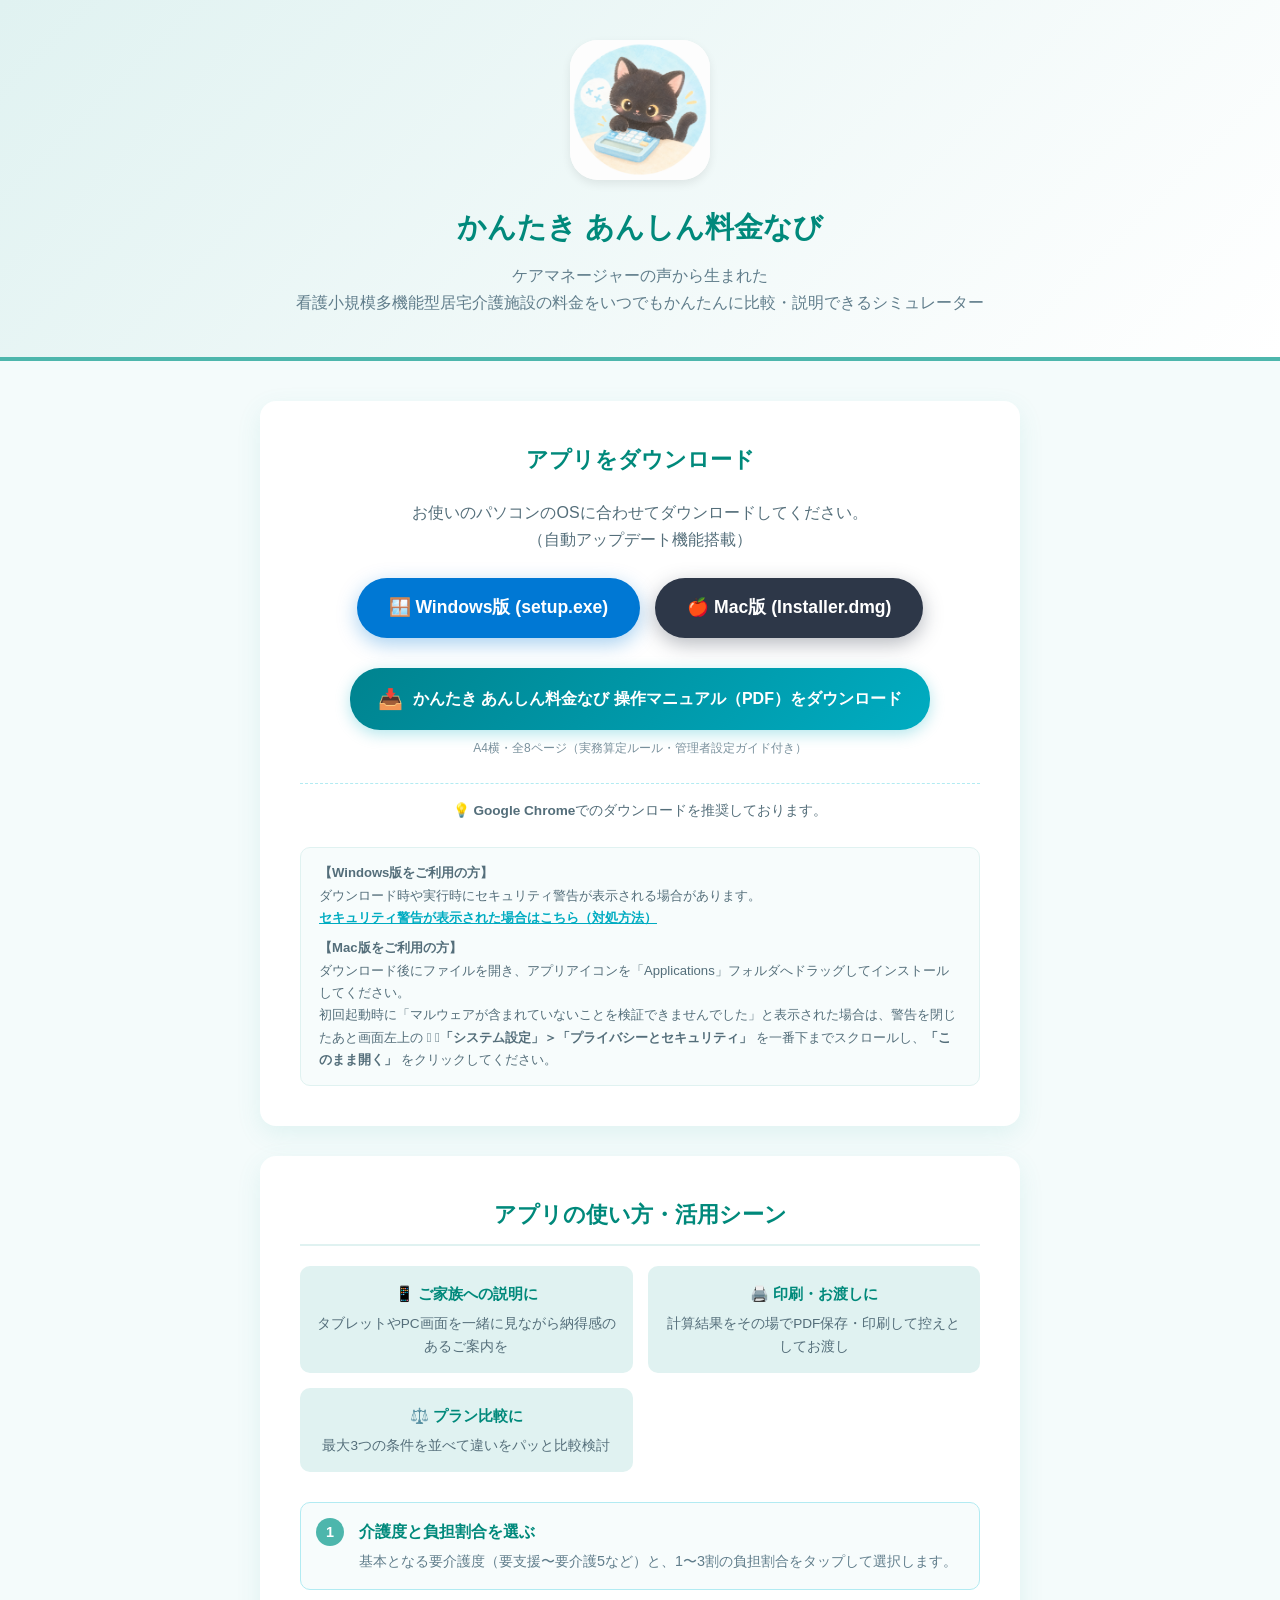
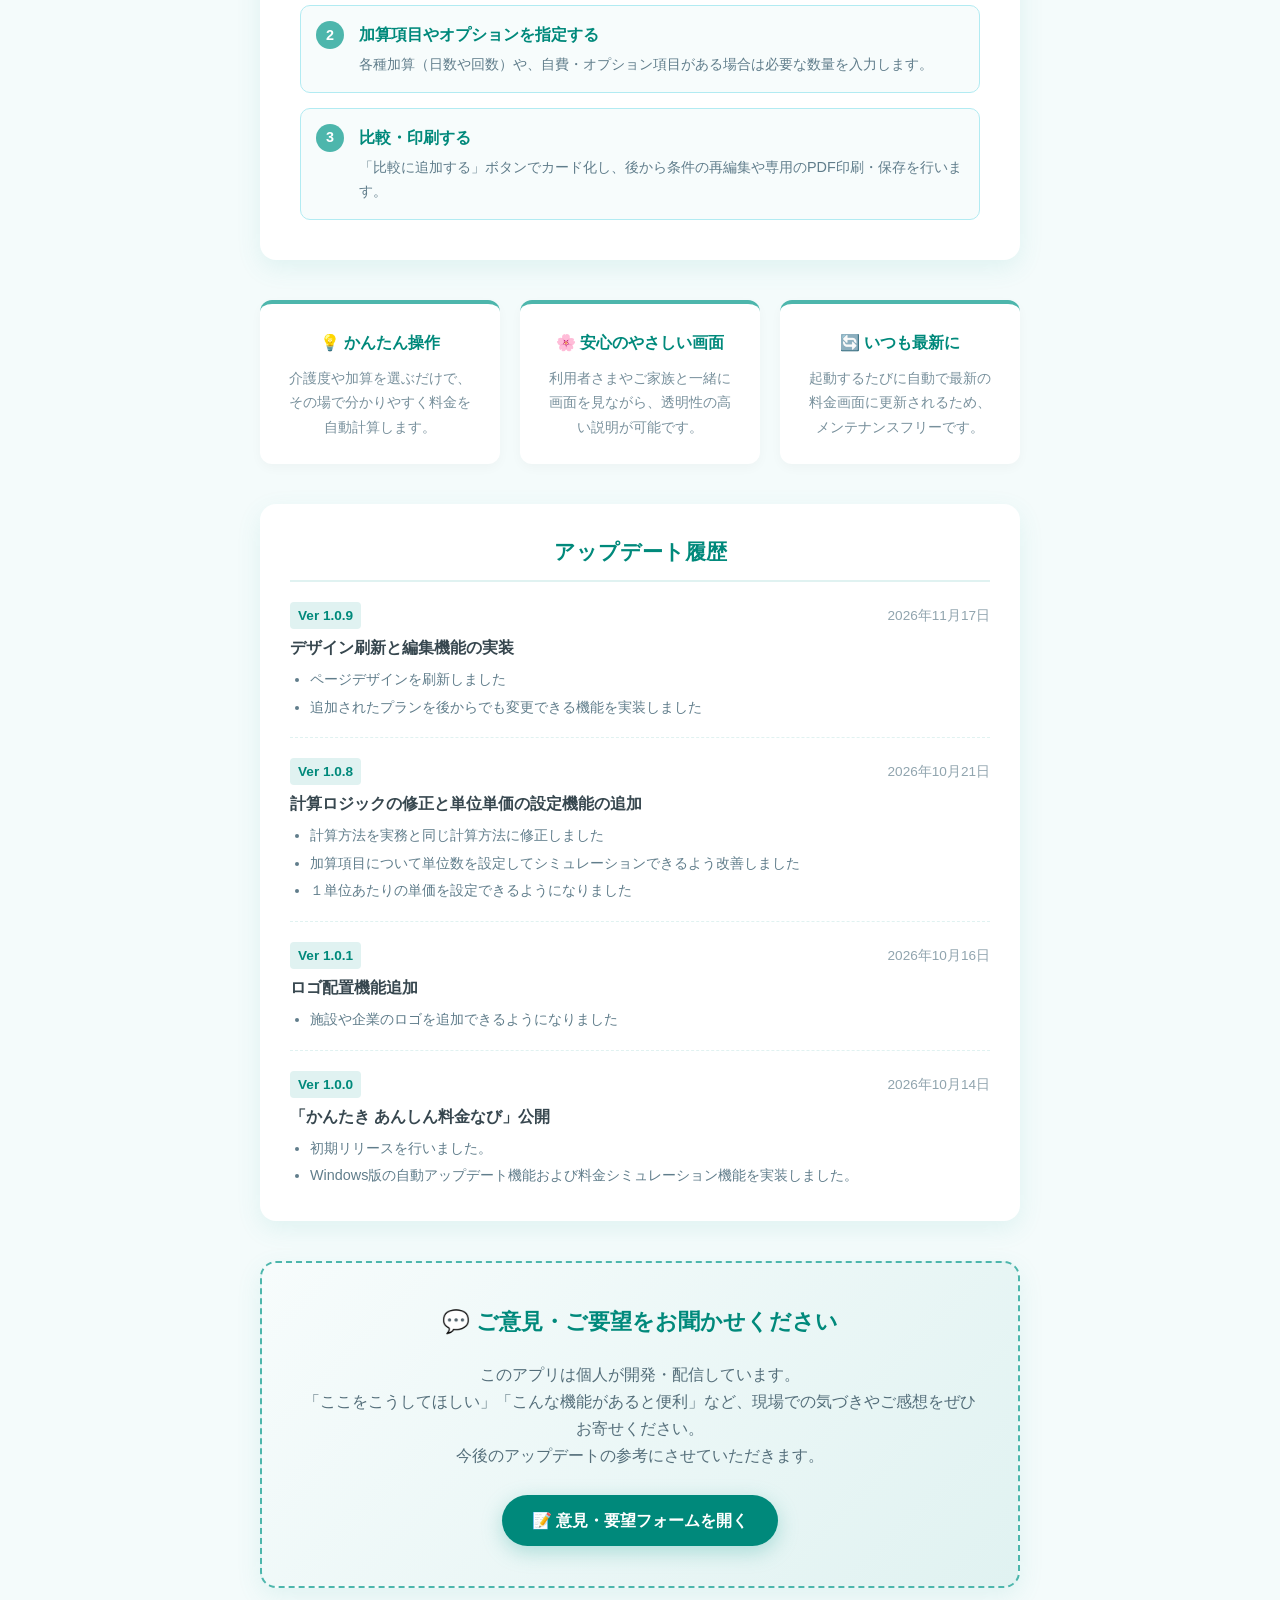
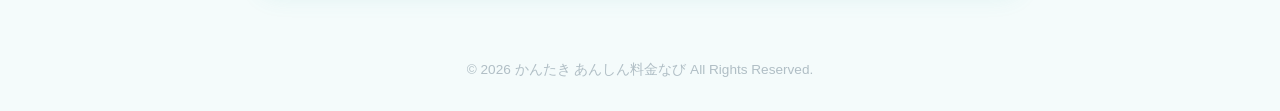
==== index.html @ 8bd0edd5 "Update index.html" ====
<!DOCTYPE html>
<html lang="ja">
<head>
    <meta charset="UTF-8">
    <meta name="viewport" content="width=device-width, initial-scale=1.0">
    <title>かんたき あんしん料金なび | お手軽かんたん料金計算</title>
    <style>
        :root {
            --primary-color: #4db6ac; /* 優しいターコイズブルー（ミント系） */
            --primary-light: #e0f2f1; /* 背景やアクセント用の薄い水色ミント */
            --primary-dark: #00897b;  /* 引き締め用の深い緑系ターコイズ */
            --text-color: #37474f;    /* 柔らかいダークグレー */
            --bg-color: #f4fbfb;      /* 全体のふんわりした背景色 */
        }

        * {
            box-sizing: border-box;
            margin: 0;
            padding: 0;
            font-family: 'Helvetica Neue', Arial, 'Hiragino Kaku Gothic ProN', Meiryo, sans-serif;
        }

        body {
            background-color: var(--bg-color);
            color: var(--text-color);
            line-height: 1.7;
        }

        /* ヘッダー */
        header {
            background: linear-gradient(135deg, var(--primary-light), #ffffff);
            padding: 40px 20px;
            text-align: center;
            border-bottom: 4px solid var(--primary-color);
        }

        .logo-area img {
            width: 140px;
            height: 140px;
            border-radius: 28px;
            margin-bottom: 15px;
            box-shadow: 0 4px 10px rgba(0,0,0,0.08);
            object-fit: contain;
            background: #fff;
        }

        header h1 {
            font-size: 1.8rem;
            color: var(--primary-dark);
            margin-bottom: 10px;
        }

        header p {
            font-size: 1rem;
            color: #607d8b;
        }

        /* メインコンテナ */
        .container {
            max-width: 800px;
            margin: 40px auto;
            padding: 0 20px;
        }

        /* カード共通 */
        .card {
            background: #ffffff;
            border-radius: 16px;
            padding: 40px;
            box-shadow: 0 8px 24px rgba(77, 182, 172, 0.12);
            margin-bottom: 30px;
            text-align: center;
        }

        .card h2 {
            font-size: 1.4rem;
            color: var(--primary-dark);
            margin-bottom: 20px;
        }

        .card p {
            margin-bottom: 25px;
            color: #546e7a;
        }

        /* ダウンロード注意書きのスタイル */
        .download-notice {
            margin-top: 20px;
            padding-top: 15px;
            border-top: 1px dashed #b2ebf2;
            font-size: 0.85rem;
            color: #546e7a;
            text-align: center;
            line-height: 1.7;
        }

        .notice-main {
            margin-bottom: 8px;
            color: var(--primary-dark);
        }

        .notice-sub {
            font-size: 0.82rem;
            color: #607d8b;
            text-align: left;
            background: #f7fcfc;
            padding: 14px 18px;
            border-radius: 10px;
            border: 1px solid #e0f2f1;
            margin-top: 10px;
        }

        .notice-sub a {
            color: #00acc1;
            font-weight: bold;
            text-decoration: underline;
            transition: color 0.2s;
        }

        .notice-sub a:hover {
            color: var(--primary-dark);
        }

        /* ダウンロードボタン */
        .download-btn {
            display: inline-block;
            background-color: var(--primary-color);
            color: white;
            font-size: 1.1rem;
            font-weight: bold;
            padding: 15px 32px;
            border-radius: 50px;
            text-decoration: none;
            box-shadow: 0 6px 20px rgba(77, 182, 172, 0.4);
            transition: all 0.3s ease;
        }

        .download-btn:hover {
            background-color: var(--primary-dark);
            transform: translateY(-2px);
            box-shadow: 0 8px 25px rgba(77, 182, 172, 0.6);
        }

        .win-btn {
            background-color: #0078D4;
            box-shadow: 0 6px 20px rgba(0, 120, 212, 0.35);
        }

        .win-btn:hover {
            background-color: #005a9e;
            box-shadow: 0 8px 25px rgba(0, 120, 212, 0.5);
        }

        .mac-btn {
            background-color: #2d3748;
            box-shadow: 0 6px 20px rgba(45, 55, 72, 0.35);
        }

        .mac-btn:hover {
            background-color: #1a202c;
            box-shadow: 0 8px 25px rgba(45, 55, 72, 0.5);
        }

        .version-info {
            font-size: 0.85rem;
            color: #90a4ae;
            margin-top: 15px;
        }

        /* 使い方セクション */
        .usage-section {
            background: #ffffff;
            border-radius: 16px;
            padding: 40px;
            box-shadow: 0 8px 24px rgba(77, 182, 172, 0.12);
            margin-bottom: 30px;
            text-align: left;
        }

        .usage-section h2 {
            font-size: 1.4rem;
            color: var(--primary-dark);
            margin-bottom: 20px;
            text-align: center;
            border-bottom: 2px solid var(--primary-light);
            padding-bottom: 10px;
        }

        .usage-scenes {
            display: grid;
            grid-template-columns: repeat(auto-fit, minmax(220px, 1fr));
            gap: 15px;
            margin-bottom: 30px;
        }

        .scene-badge {
            background: var(--primary-light);
            border-radius: 10px;
            padding: 15px;
            text-align: center;
        }

        .scene-badge h4 {
            font-size: 0.95rem;
            color: var(--primary-dark);
            margin-bottom: 5px;
        }

        .scene-badge p {
            font-size: 0.85rem;
            color: #546e7a;
            margin-bottom: 0;
        }

        .usage-steps {
            display: flex;
            flex-direction: column;
            gap: 15px;
        }

        .step-item {
            display: flex;
            gap: 15px;
            align-items: flex-start;
            background: #f7fcfc;
            padding: 15px;
            border-radius: 10px;
            border: 1px solid #b2ebf2;
        }

        .step-number {
            background: var(--primary-color);
            color: white;
            font-weight: bold;
            width: 28px;
            height: 28px;
            border-radius: 50%;
            display: flex;
            align-items: center;
            justify-content: center;
            flex-shrink: 0;
            font-size: 0.9rem;
        }

        .step-content h3 {
            font-size: 1rem;
            color: var(--primary-dark);
            margin-bottom: 4px;
        }

        .step-content p {
            font-size: 0.9rem;
            color: #607d8b;
            margin-bottom: 0;
        }

        /* アップデート履歴セクション */
        .updates-card {
            background: #ffffff;
            border-radius: 16px;
            padding: 30px;
            box-shadow: 0 8px 24px rgba(77, 182, 172, 0.12);
            margin-top: 40px;
            margin-bottom: 30px;
            text-align: left;
        }

        .updates-card h2 {
            font-size: 1.3rem;
            color: var(--primary-dark);
            margin-bottom: 20px;
            text-align: center;
            border-bottom: 2px solid var(--primary-light);
            padding-bottom: 10px;
        }

        .update-item {
            margin-bottom: 20px;
            padding-bottom: 15px;
            border-bottom: 1px dashed #e0f2f1;
        }

        .update-item:last-child {
            border-bottom: none;
            margin-bottom: 0;
            padding-bottom: 0;
        }

        .update-header {
            display: flex;
            justify-content: space-between;
            align-items: center;
            margin-bottom: 5px;
        }

        .update-version {
            font-weight: bold;
            color: var(--primary-dark);
            background: var(--primary-light);
            padding: 2px 8px;
            border-radius: 4px;
            font-size: 0.85rem;
        }

        .update-date {
            font-size: 0.85rem;
            color: #90a4ae;
        }

        .update-title {
            font-size: 1rem;
            font-weight: bold;
            color: var(--text-color);
            margin-bottom: 6px;
        }

        .update-details {
            padding-left: 20px;
            font-size: 0.9rem;
            color: #607d8b;
        }

        .update-details li {
            margin-bottom: 3px;
        }

        /* 特徴セクション */
        .features {
            display: grid;
            grid-template-columns: repeat(auto-fit, minmax(220px, 1fr));
            gap: 20px;
            margin-top: 40px;
        }

        .feature-box {
            background: #ffffff;
            padding: 25px;
            border-radius: 12px;
            text-align: center;
            box-shadow: 0 4px 12px rgba(0,0,0,0.03);
            border-top: 4px solid var(--primary-color);
        }

        .feature-box h3 {
            font-size: 1rem;
            color: var(--primary-dark);
            margin-bottom: 10px;
        }

        .feature-box p {
            font-size: 0.9rem;
            color: #78909c;
        }

        /* フッター */
        footer {
            text-align: center;
            padding: 30px;
            color: #b0bec5;
            font-size: 0.85rem;
        }
    </style>
</head>
<body>

    <header>
        <div class="logo-area">
            <img src="icon.png" alt="アプリアイコン" onerror="this.style.display='none';">
        </div>
        <h1>かんたき あんしん料金なび</h1>
        <p>ケアマネージャーの声から生まれた<br>
            看護小規模多機能型居宅介護施設の料金をいつでもかんたんに比較・説明できるシミュレーター</p>
    </header>

    <div class="container">
        <!-- ダウンロードカード -->
        <div class="card">
            <h2>アプリをダウンロード</h2>
            <p>お使いのパソコンのOSに合わせてダウンロードしてください。<br>（自動アップデート機能搭載）</p>
            
            <!-- 2つのボタンを横並びにするコンテナ -->
            <div style="display: flex; justify-content: center; gap: 15px; flex-wrap: wrap; margin-bottom: 20px;">
                <!-- Windows版ボタン -->
                <a href="https://raw.githubusercontent.com/sf075jx-dot/kantaki-simulator-lp/main/downloads/setup.exe" class="download-btn win-btn">
                    🪟 Windows版 (setup.exe)
                </a>

                <!-- Mac版ボタン -->
                <a href="https://github.com/sf075jx-dot/kantaki-simulator-lp/releases/latest/download/KantakiSimulator-Installer.dmg" class="download-btn mac-btn">
                    🍎 Mac版 (Installer.dmg)
                </a>
            </div>

            <!-- マニュアルPDFダウンロードボタン -->
            <div style="text-align: center; margin: 30px 0 10px 0;">
                <a href="manual.pdf" target="_blank" style="
                    display: inline-flex;
                    align-items: center;
                    gap: 10px;
                    background: linear-gradient(135deg, #00838f, #00acc1);
                    color: #ffffff;
                    font-family: 'Meiryo', 'Hiragino Kaku Gothic ProN', sans-serif;
                    font-size: 16px;
                    font-weight: bold;
                    padding: 14px 28px;
                    border-radius: 30px;
                    text-decoration: none;
                    box-shadow: 0 4px 15px rgba(0, 172, 193, 0.3);
                    transition: transform 0.2s, box-shadow 0.2s;
                " onmouseover="this.style.transform='translateY(-2px)'; this.style.boxShadow='0 6px 20px rgba(0, 172, 193, 0.4)';" 
                   onmouseout="this.style.transform='translateY(0)'; this.style.boxShadow='0 4px 15px rgba(0, 172, 193, 0.3)';">
                    <span style="font-size: 20px;">📥</span>
                    <span>かんたき あんしん料金なび 操作マニュアル（PDF）をダウンロード</span>
                </a>
                <p style="font-size: 12px; color: #78909c; margin-top: 8px;">A4横・全8ページ（実務算定ルール・管理者設定ガイド付き）</p>
            </div>

            <!-- セキュリティ・ブラウザに関する注記 -->
            <div class="download-notice">
                <p class="notice-main">
                    💡 <strong>Google Chrome</strong>でのダウンロードを推奨しております。
                </p>
                <div class="notice-sub">
                    <p style="margin-bottom: 8px; font-size: 0.82rem; color: #546e7a;">
                        <strong>【Windows版をご利用の方】</strong><br>
                        ダウンロード時や実行時にセキュリティ警告が表示される場合があります。<br>
                        <a href="download-help.html" target="_blank" rel="noopener noreferrer">セキュリティ警告が表示された場合はこちら（対処方法）</a>
                    </p>
                    <p style="margin-bottom: 0; font-size: 0.82rem; color: #546e7a;">
                        <strong>【Mac版をご利用の方】</strong><br>
                        ダウンロード後にファイルを開き、アプリアイコンを「Applications」フォルダへドラッグしてインストールしてください。<br>
                        初回起動時に「マルウェアが含まれていないことを検証できませんでした」と表示された場合は、警告を閉じたあと画面左上の <strong> ＞「システム設定」＞「プライバシーとセキュリティ」</strong> を一番下までスクロールし、<strong>「このまま開く」</strong> をクリックしてください。
                    </p>
                </div>
            </div>
        </div>

        <!-- 使い方セクション -->
        <div class="usage-section">
            <h2>アプリの使い方・活用シーン</h2>
            
            <div class="usage-scenes">
                <div class="scene-badge">
                    <h4>📱 ご家族への説明に</h4>
                    <p>タブレットやPC画面を一緒に見ながら納得感のあるご案内を</p>
                </div>
                <div class="scene-badge">
                    <h4>🖨️ 印刷・お渡しに</h4>
                    <p>計算結果をその場でPDF保存・印刷して控えとしてお渡し</p>
                </div>
                <div class="scene-badge">
                    <h4>⚖️ プラン比較に</h4>
                    <p>最大3つの条件を並べて違いをパッと比較検討</p>
                </div>
            </div>

            <div class="usage-steps">
                <div class="step-item">
                    <div class="step-number">1</div>
                    <div class="step-content">
                        <h3>介護度と負担割合を選ぶ</h3>
                        <p>基本となる要介護度（要支援〜要介護5など）と、1〜3割の負担割合をタップして選択します。</p>
                    </div>
                </div>
                <div class="step-item">
                    <div class="step-number">2</div>
                    <div class="step-content">
                        <h3>加算項目やオプションを指定する</h3>
                        <p>各種加算（日数や回数）や、自費・オプション項目がある場合は必要な数量を入力します。</p>
                    </div>
                </div>
                <div class="step-item">
                    <div class="step-number">3</div>
                    <div class="step-content">
                        <h3>比較・印刷する</h3>
                        <p>「比較に追加する」ボタンでカード化し、後から条件の再編集や専用のPDF印刷・保存を行います。</p>
                    </div>
                </div>
            </div>
        </div>

        <!-- 特徴紹介 -->
        <div class="features">
            <div class="feature-box">
                <h3>💡 かんたん操作</h3>
                <p>介護度や加算を選ぶだけで、その場で分かりやすく料金を自動計算します。</p>
            </div>
            <div class="feature-box">
                <h3>🌸 安心のやさしい画面</h3>
                <p>利用者さまやご家族と一緒に画面を見ながら、透明性の高い説明が可能です。</p>
            </div>
            <div class="feature-box">
                <h3>🔄 いつも最新に</h3>
                <p>起動するたびに自動で最新の料金画面に更新されるため、メンテナンスフリーです。</p>
            </div>
        </div>

        <!-- アップデート履歴 -->
        <div class="updates-card">
            <h2>アップデート履歴</h2>
            <div id="update-list">
                <p style="text-align: center; color: #90a4ae; font-size: 0.9rem;">読み込み中...</p>
            </div>
        </div>

        <!-- 意見・お問い合わせセクション -->
        <div class="card" style="background: linear-gradient(135deg, #f7fcfc, #e0f2f1); border: 2px dashed var(--primary-color); margin-top: 40px;">
            <h2>💬 ご意見・ご要望をお聞かせください</h2>
            <p>このアプリは個人が開発・配信しています。<br>
                「ここをこうしてほしい」「こんな機能があると便利」など、現場での気づきやご感想をぜひお寄せください。<br>
                今後のアップデートの参考にさせていただきます。</p>
            
            <a href="https://docs.google.com/forms/d/e/1FAIpQLSdUwPoxr3tHEIRoGPKgss1AF9KYRqTbcAhsZQwKbeTSWRttYw/viewform?usp=header" target="_blank" rel="noopener noreferrer" class="download-btn" style="background-color: var(--primary-dark); font-size: 1rem; padding: 12px 30px;">
                📝 意見・要望フォームを開く
            </a>
        </div>
    </div>

    <footer>
        <p>&copy; 2026 かんたき あんしん料金なび All Rights Reserved.</p>
    </footer>

    <script>
        async function loadUpdates() {
            try {
                const response = await fetch('updates.json?t=' + Date.now());
                if (!response.ok) throw new Error('データが見つかりません');
                const updates = await response.json();
                
                const container = document.getElementById('update-list');
                container.innerHTML = '';
                
                updates.forEach(item => {
                    let detailsHtml = item.details.map(d => `<li>${d}</li>`).join('');
                    
                    const div = document.createElement('div');
                    div.className = 'update-item';
                    div.innerHTML = `
                        <div class="update-header">
                            <span class="update-version">Ver ${item.version}</span>
                            <span class="update-date">${item.date}</span>
                        </div>
                        <div class="update-title">${item.title}</div>
                        <ul class="update-details">
                            ${detailsHtml}
                        </ul>
                    `;
                    container.appendChild(div);
                });
            } catch (e) {
                document.getElementById('update-list').innerHTML = '<p style="text-align: center; color: #90a4ae; font-size: 0.9rem;">アップデート情報の読み込みに失敗しました。</p>';
            }
        }

        window.addEventListener('DOMContentLoaded', loadUpdates);
    </script>
</body>
</html>
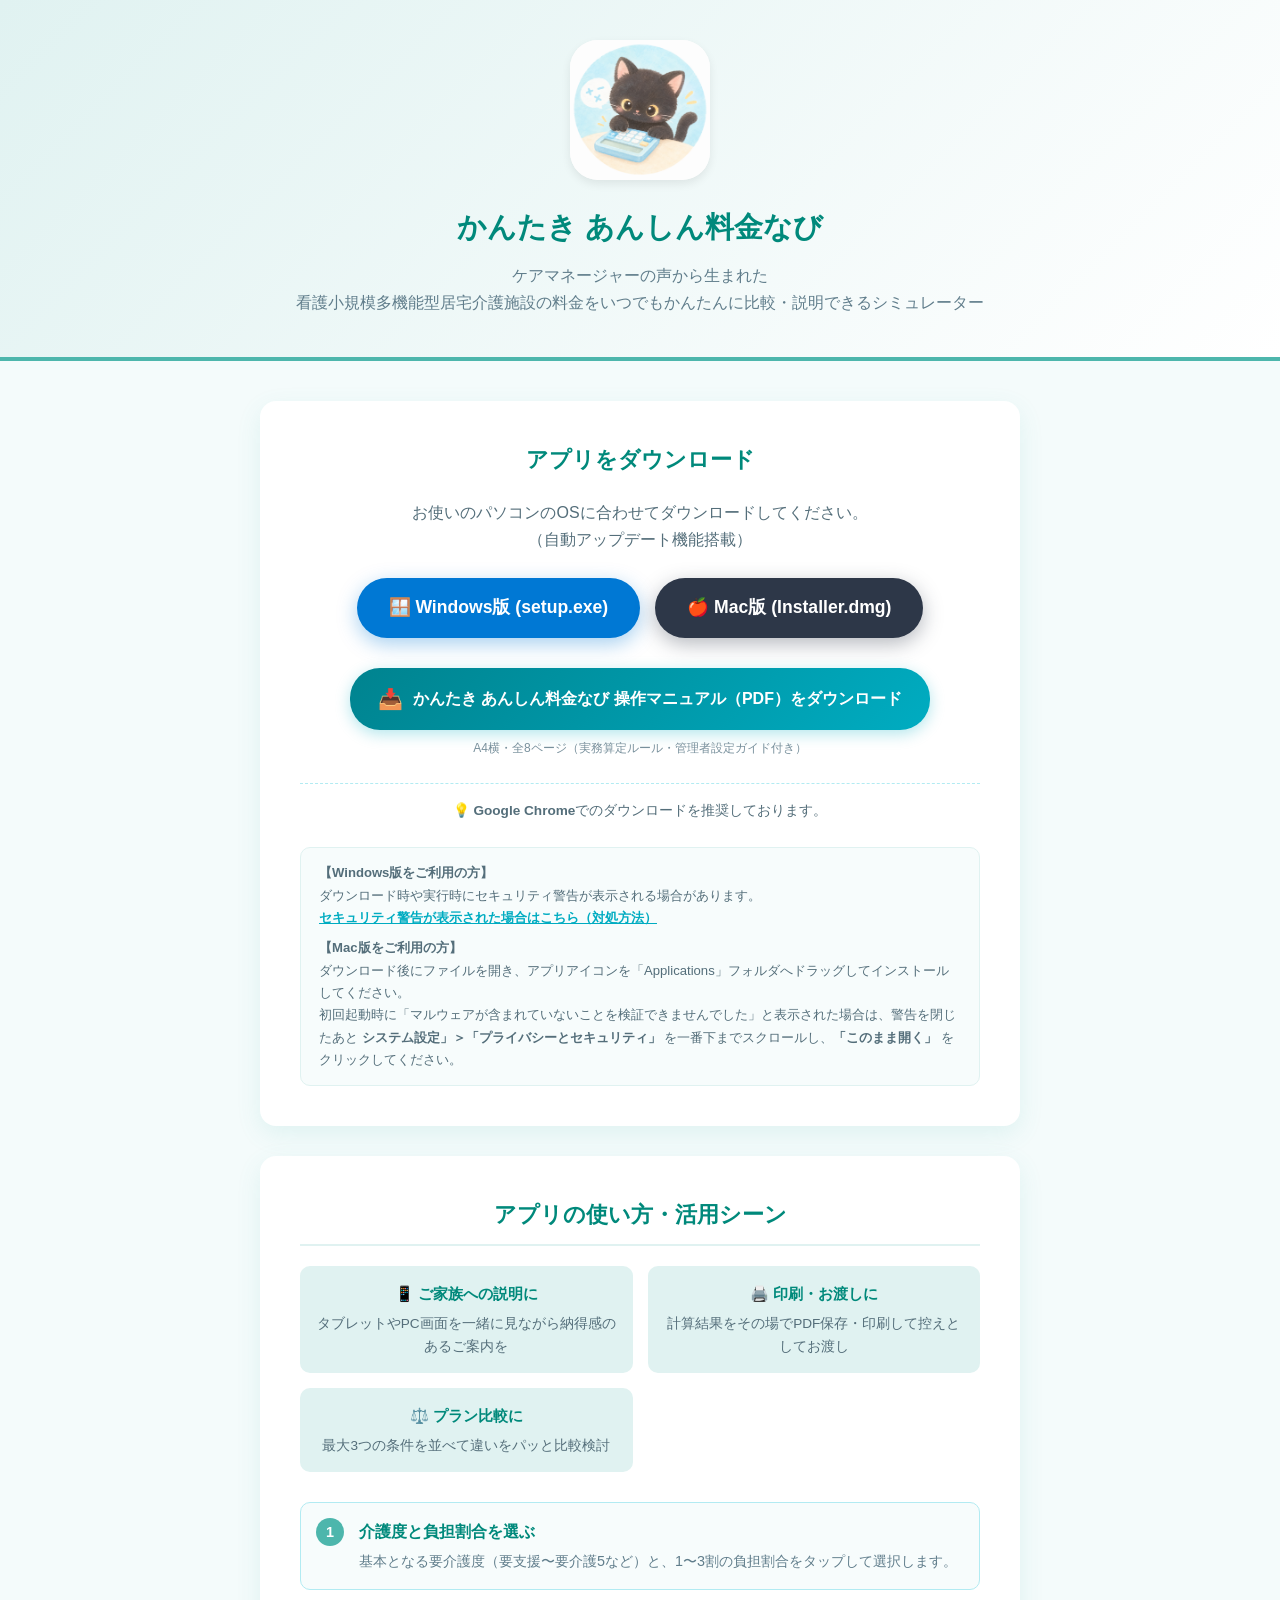
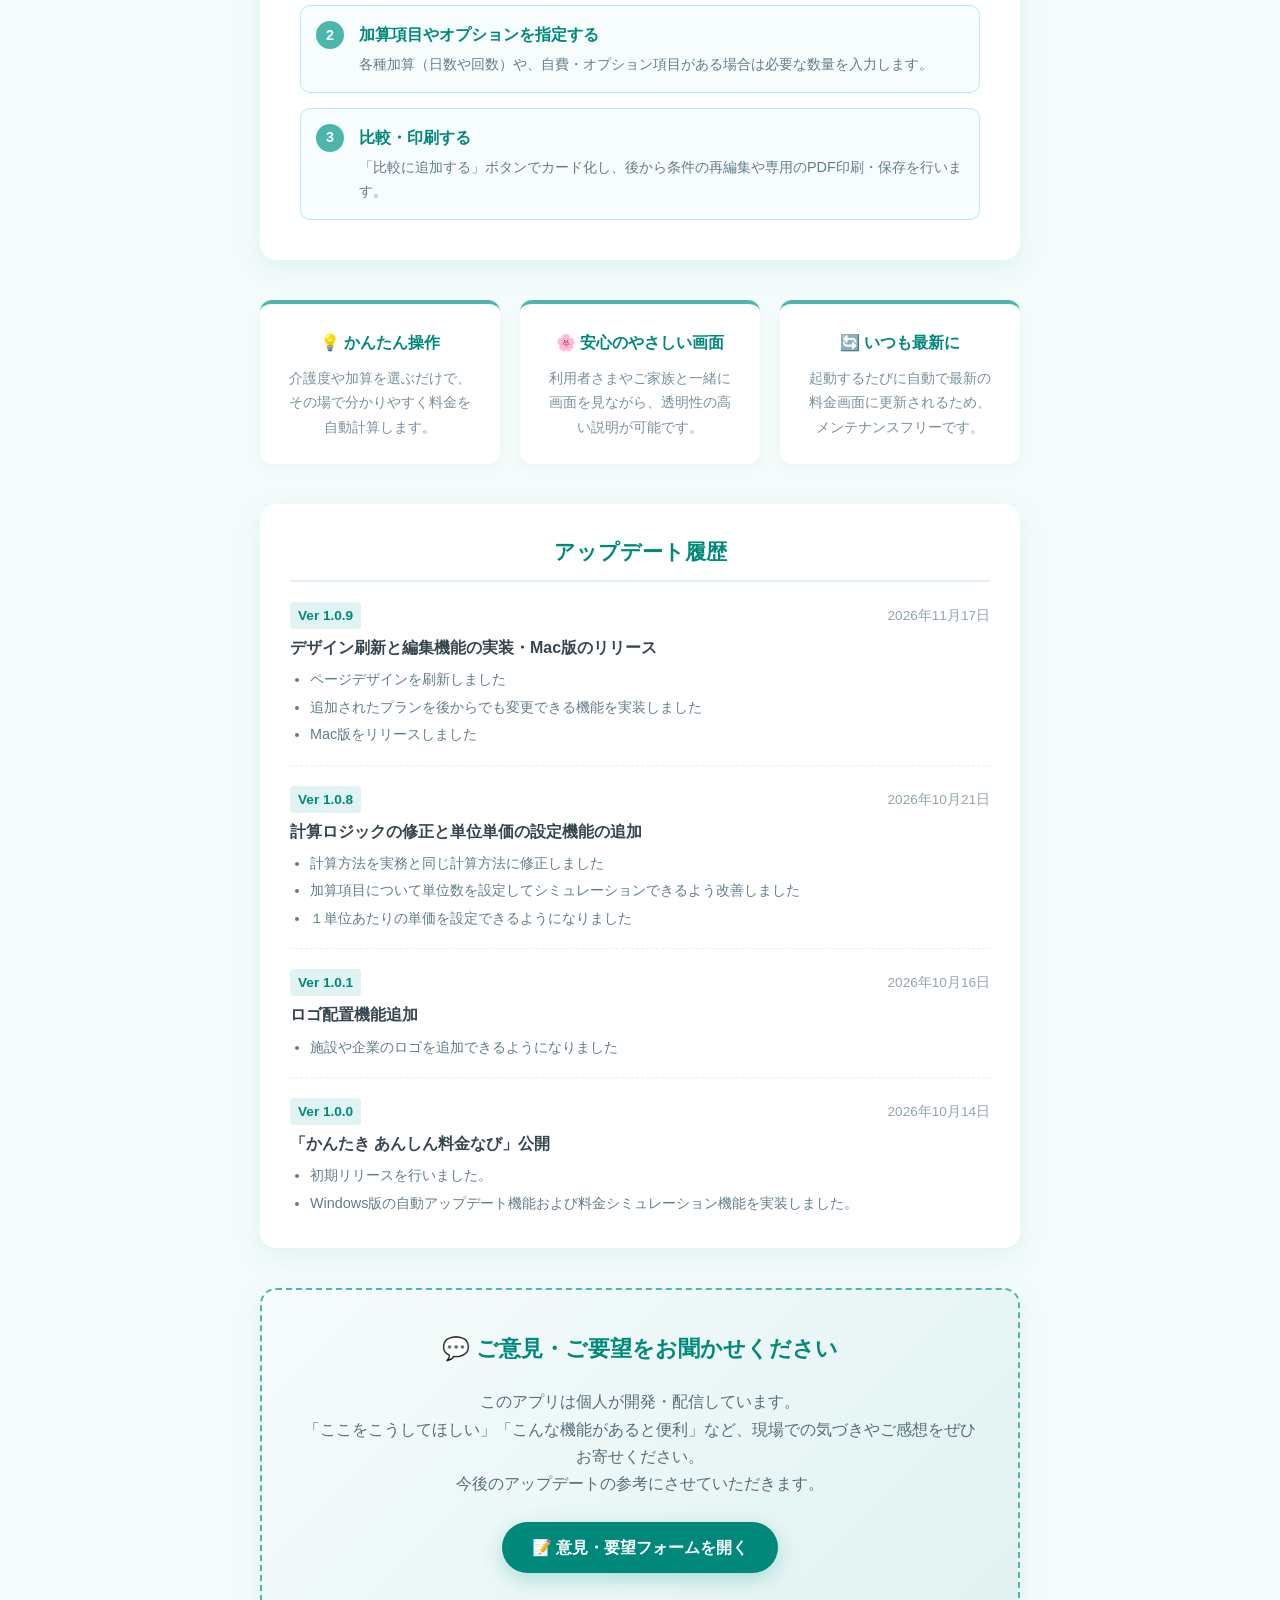
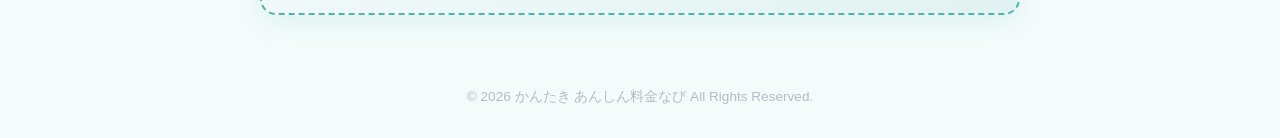
==== commit fc9f877a: "Update index.html" ====
--- a/index.html
+++ b/index.html
@@ -429,7 +429,7 @@
                     <p style="margin-bottom: 0; font-size: 0.82rem; color: #546e7a;">
                         <strong>【Mac版をご利用の方】</strong><br>
                         ダウンロード後にファイルを開き、アプリアイコンを「Applications」フォルダへドラッグしてインストールしてください。<br>
-                        初回起動時に「マルウェアが含まれていないことを検証できませんでした」と表示された場合は、警告を閉じたあと画面左上の <strong> ＞「システム設定」＞「プライバシーとセキュリティ」</strong> を一番下までスクロールし、<strong>「このまま開く」</strong> をクリックしてください。
+                        初回起動時に「マルウェアが含まれていないことを検証できませんでした」と表示された場合は、警告を閉じたあと <strong>システム設定」＞「プライバシーとセキュリティ」</strong> を一番下までスクロールし、<strong>「このまま開く」</strong> をクリックしてください。
                     </p>
                 </div>
             </div>
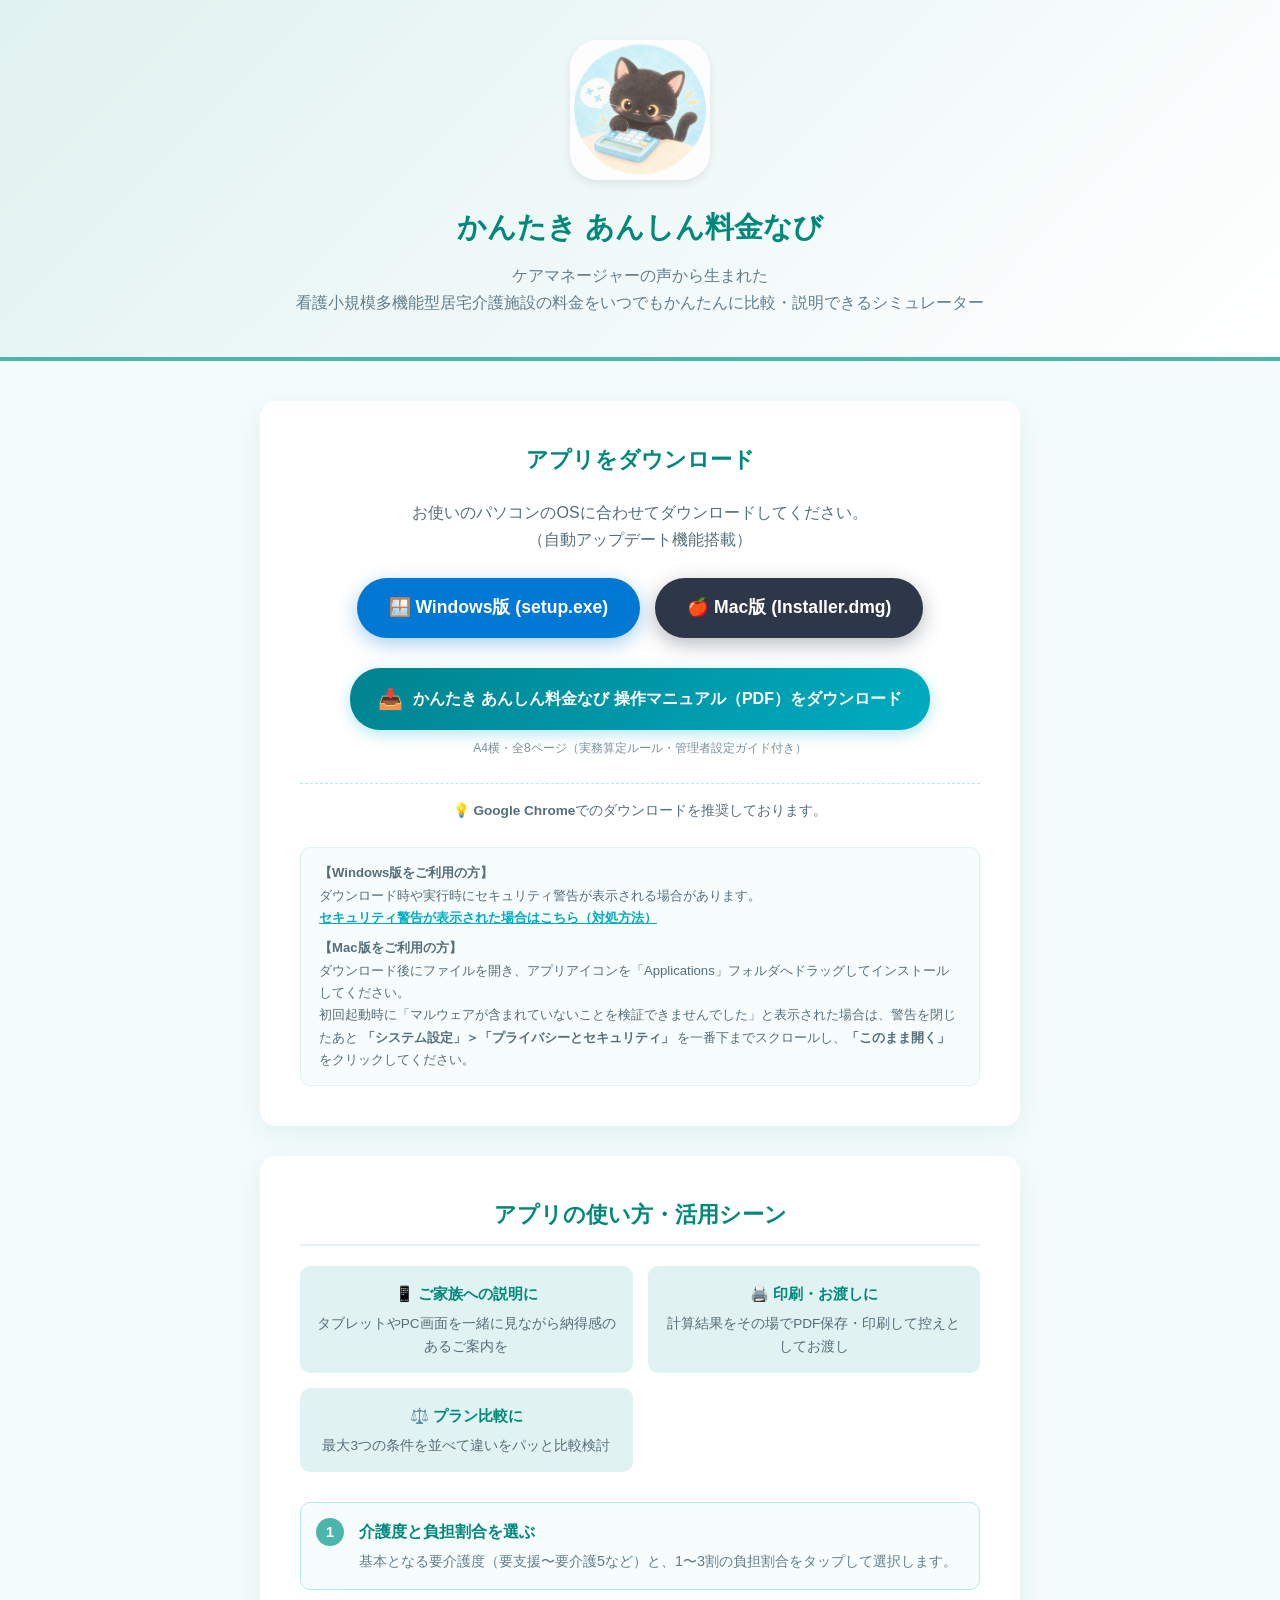
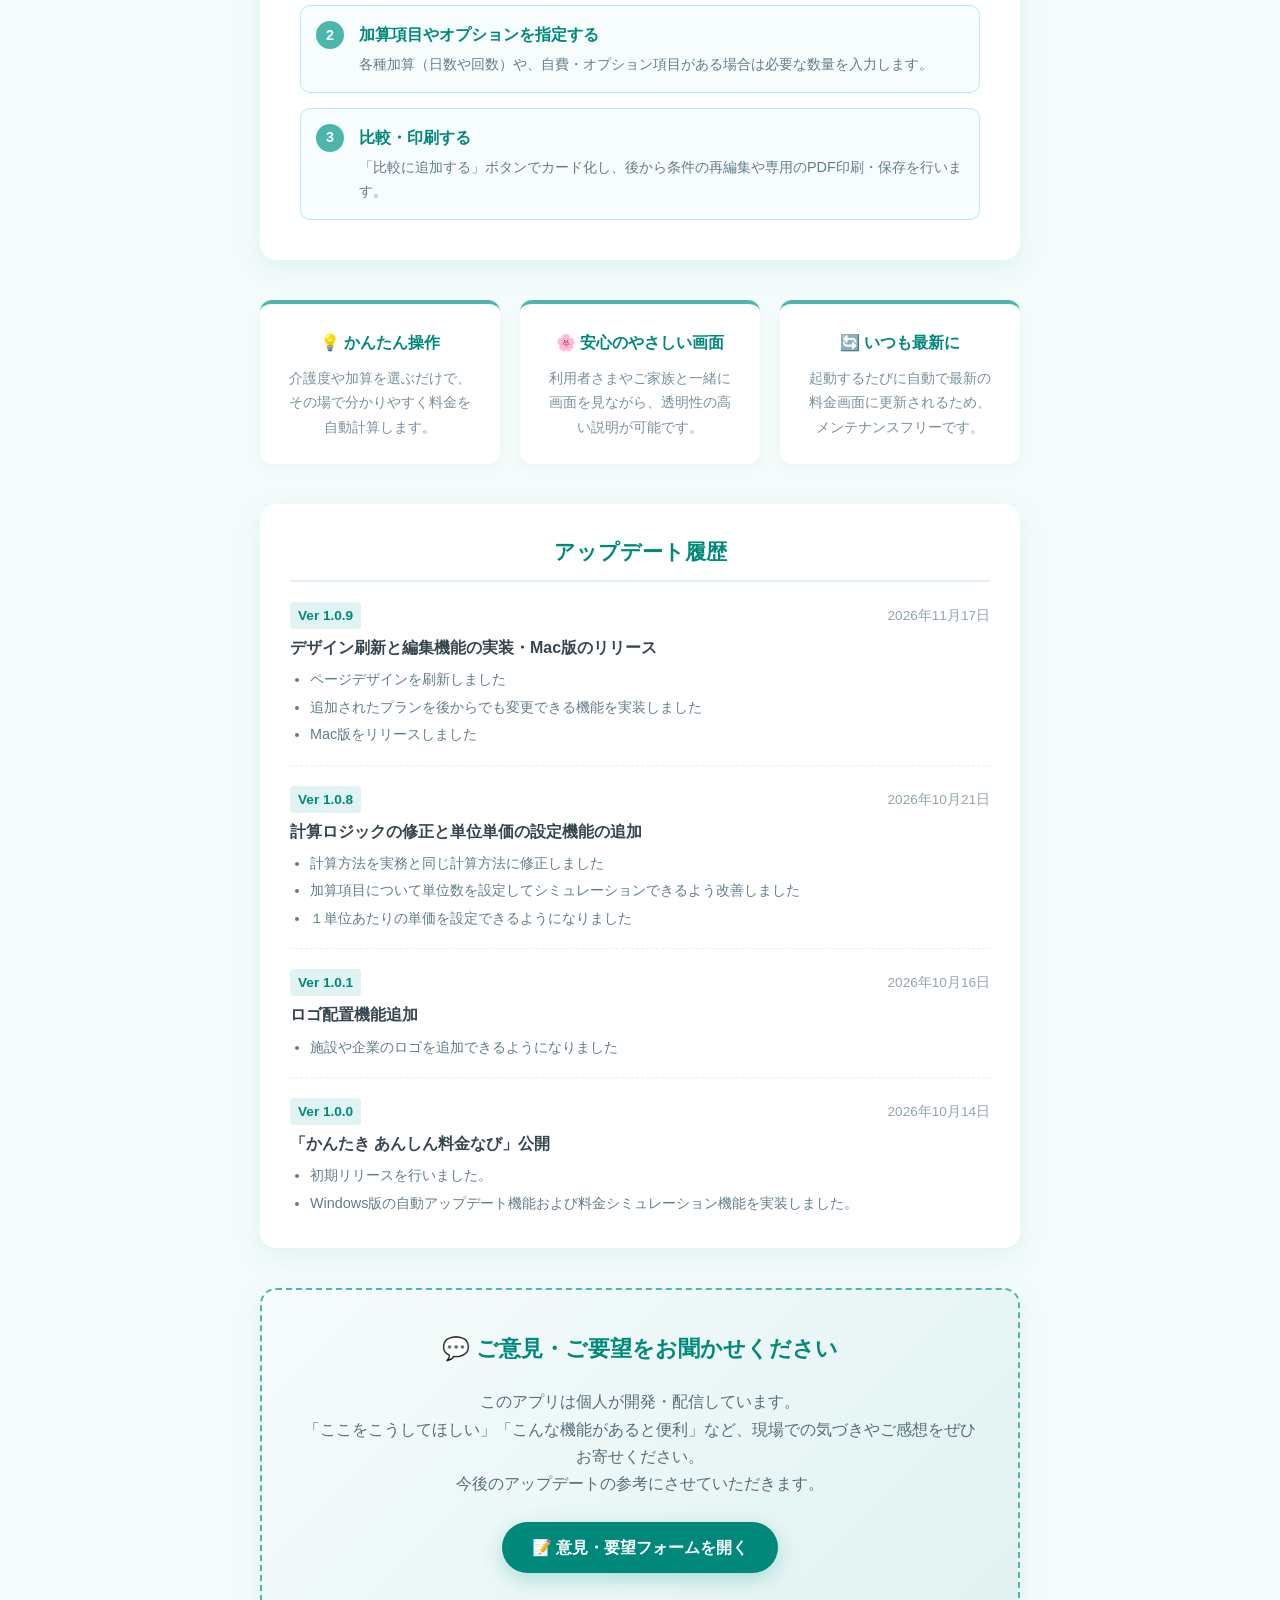
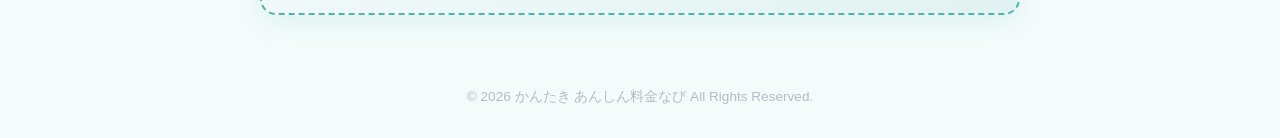
==== commit bdcf5d80: "Update print statement from 'Hello' to 'Goodbye'" ====
--- a/index.html
+++ b/index.html
@@ -429,7 +429,7 @@
                     <p style="margin-bottom: 0; font-size: 0.82rem; color: #546e7a;">
                         <strong>【Mac版をご利用の方】</strong><br>
                         ダウンロード後にファイルを開き、アプリアイコンを「Applications」フォルダへドラッグしてインストールしてください。<br>
-                        初回起動時に「マルウェアが含まれていないことを検証できませんでした」と表示された場合は、警告を閉じたあと <strong>システム設定」＞「プライバシーとセキュリティ」</strong> を一番下までスクロールし、<strong>「このまま開く」</strong> をクリックしてください。
+                        初回起動時に「マルウェアが含まれていないことを検証できませんでした」と表示された場合は、警告を閉じたあと <strong>「システム設定」＞「プライバシーとセキュリティ」</strong> を一番下までスクロールし、<strong>「このまま開く」</strong> をクリックしてください。
                     </p>
                 </div>
             </div>
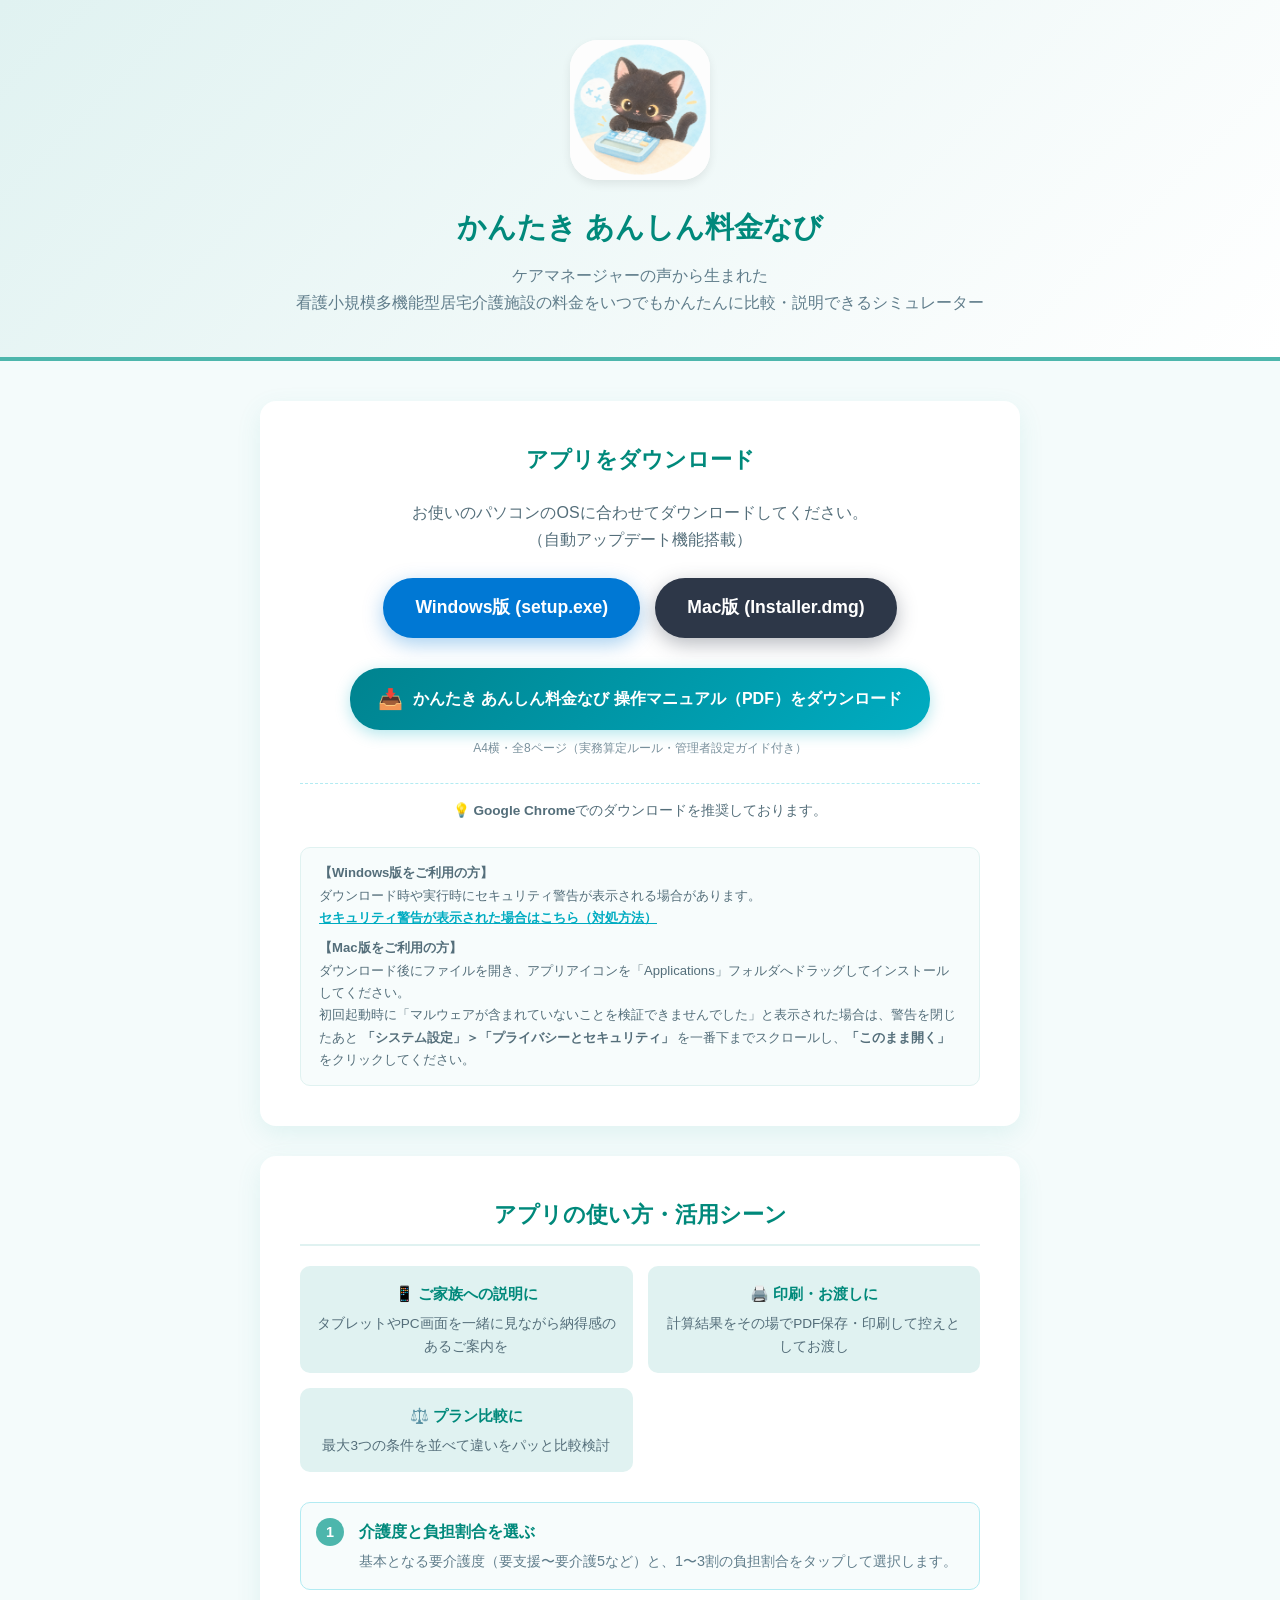
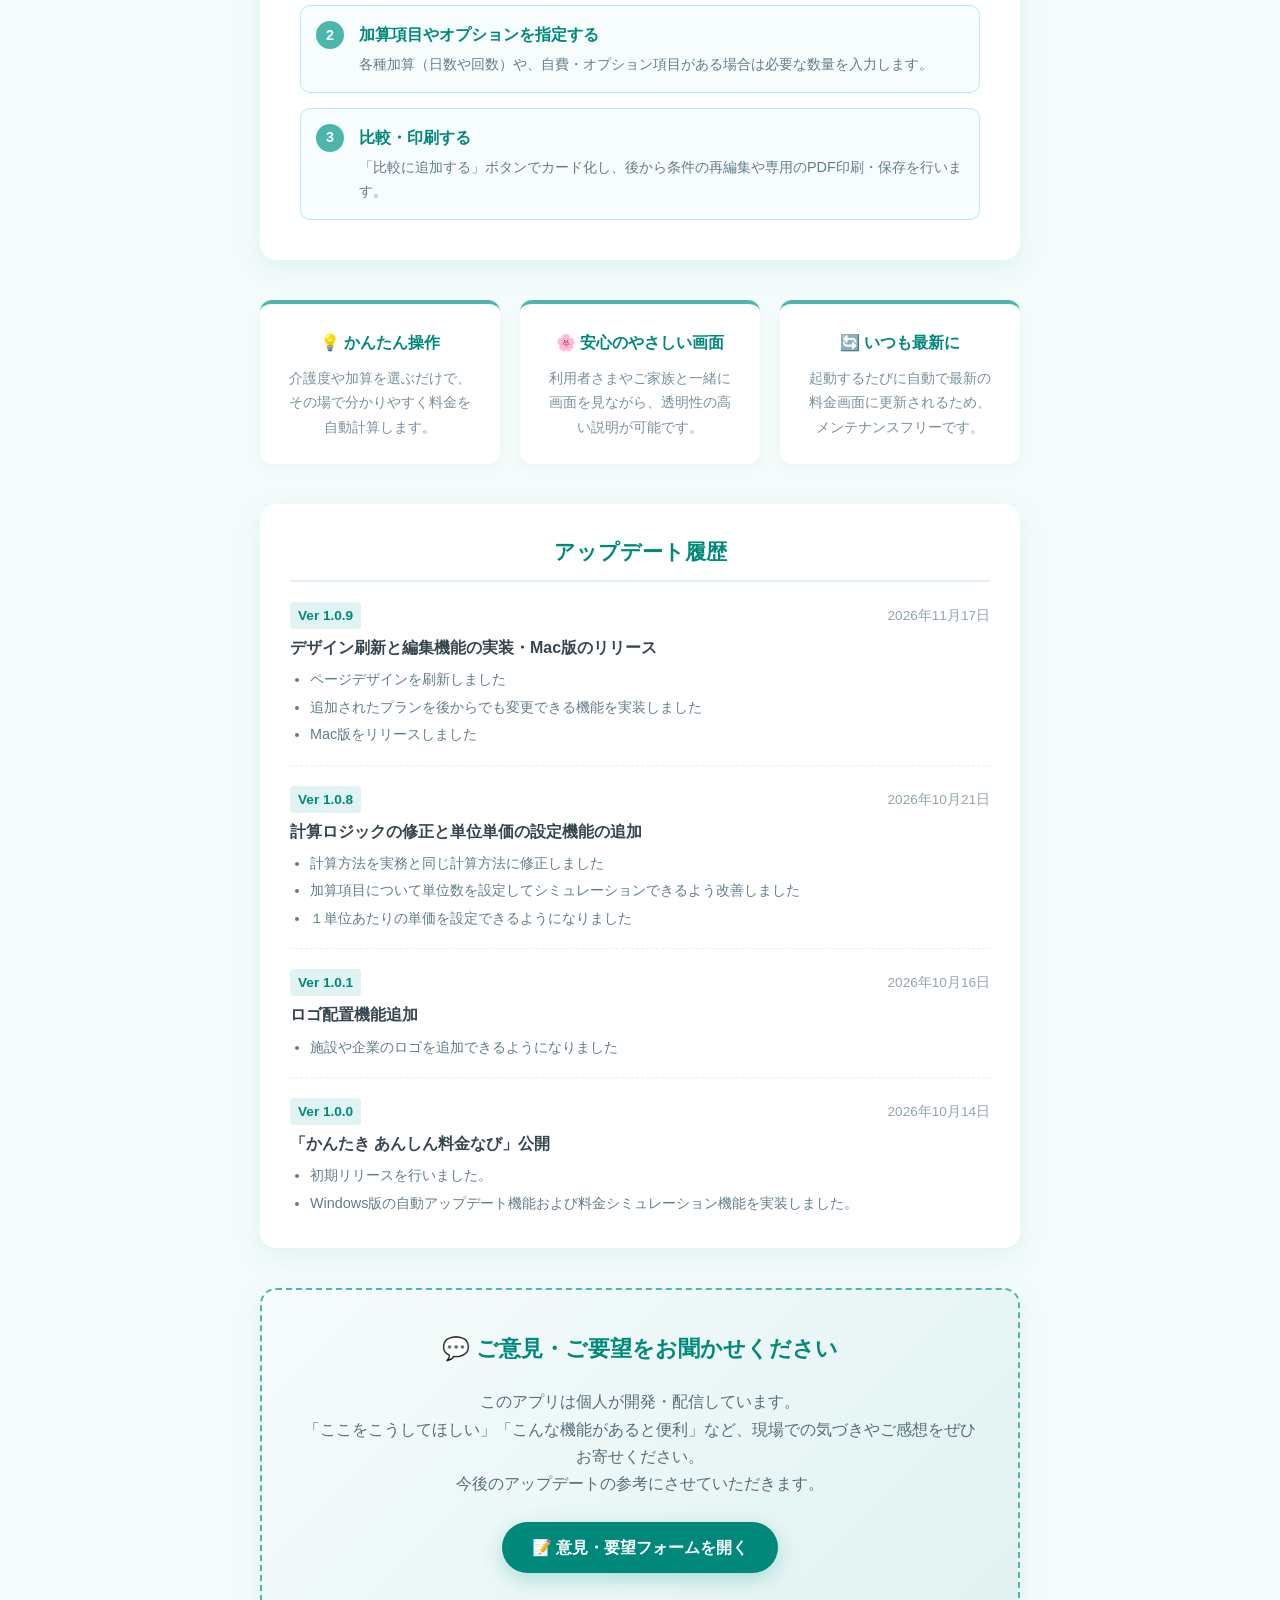
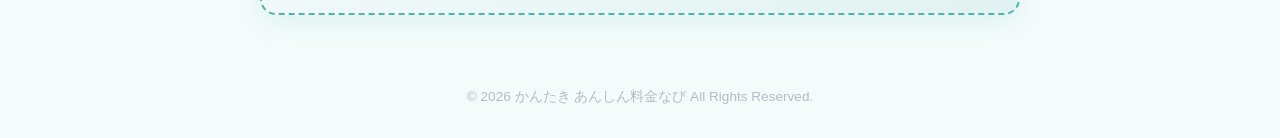
==== commit 9120bbea: "Update index.html" ====
--- a/index.html
+++ b/index.html
@@ -382,12 +382,12 @@
             <div style="display: flex; justify-content: center; gap: 15px; flex-wrap: wrap; margin-bottom: 20px;">
                 <!-- Windows版ボタン -->
                 <a href="https://raw.githubusercontent.com/sf075jx-dot/kantaki-simulator-lp/main/downloads/setup.exe" class="download-btn win-btn">
-                    🪟 Windows版 (setup.exe)
+                    Windows版 (setup.exe)
                 </a>
 
                 <!-- Mac版ボタン -->
                 <a href="https://github.com/sf075jx-dot/kantaki-simulator-lp/releases/latest/download/KantakiSimulator-Installer.dmg" class="download-btn mac-btn">
-                    🍎 Mac版 (Installer.dmg)
+                    Mac版 (Installer.dmg)
                 </a>
             </div>
 
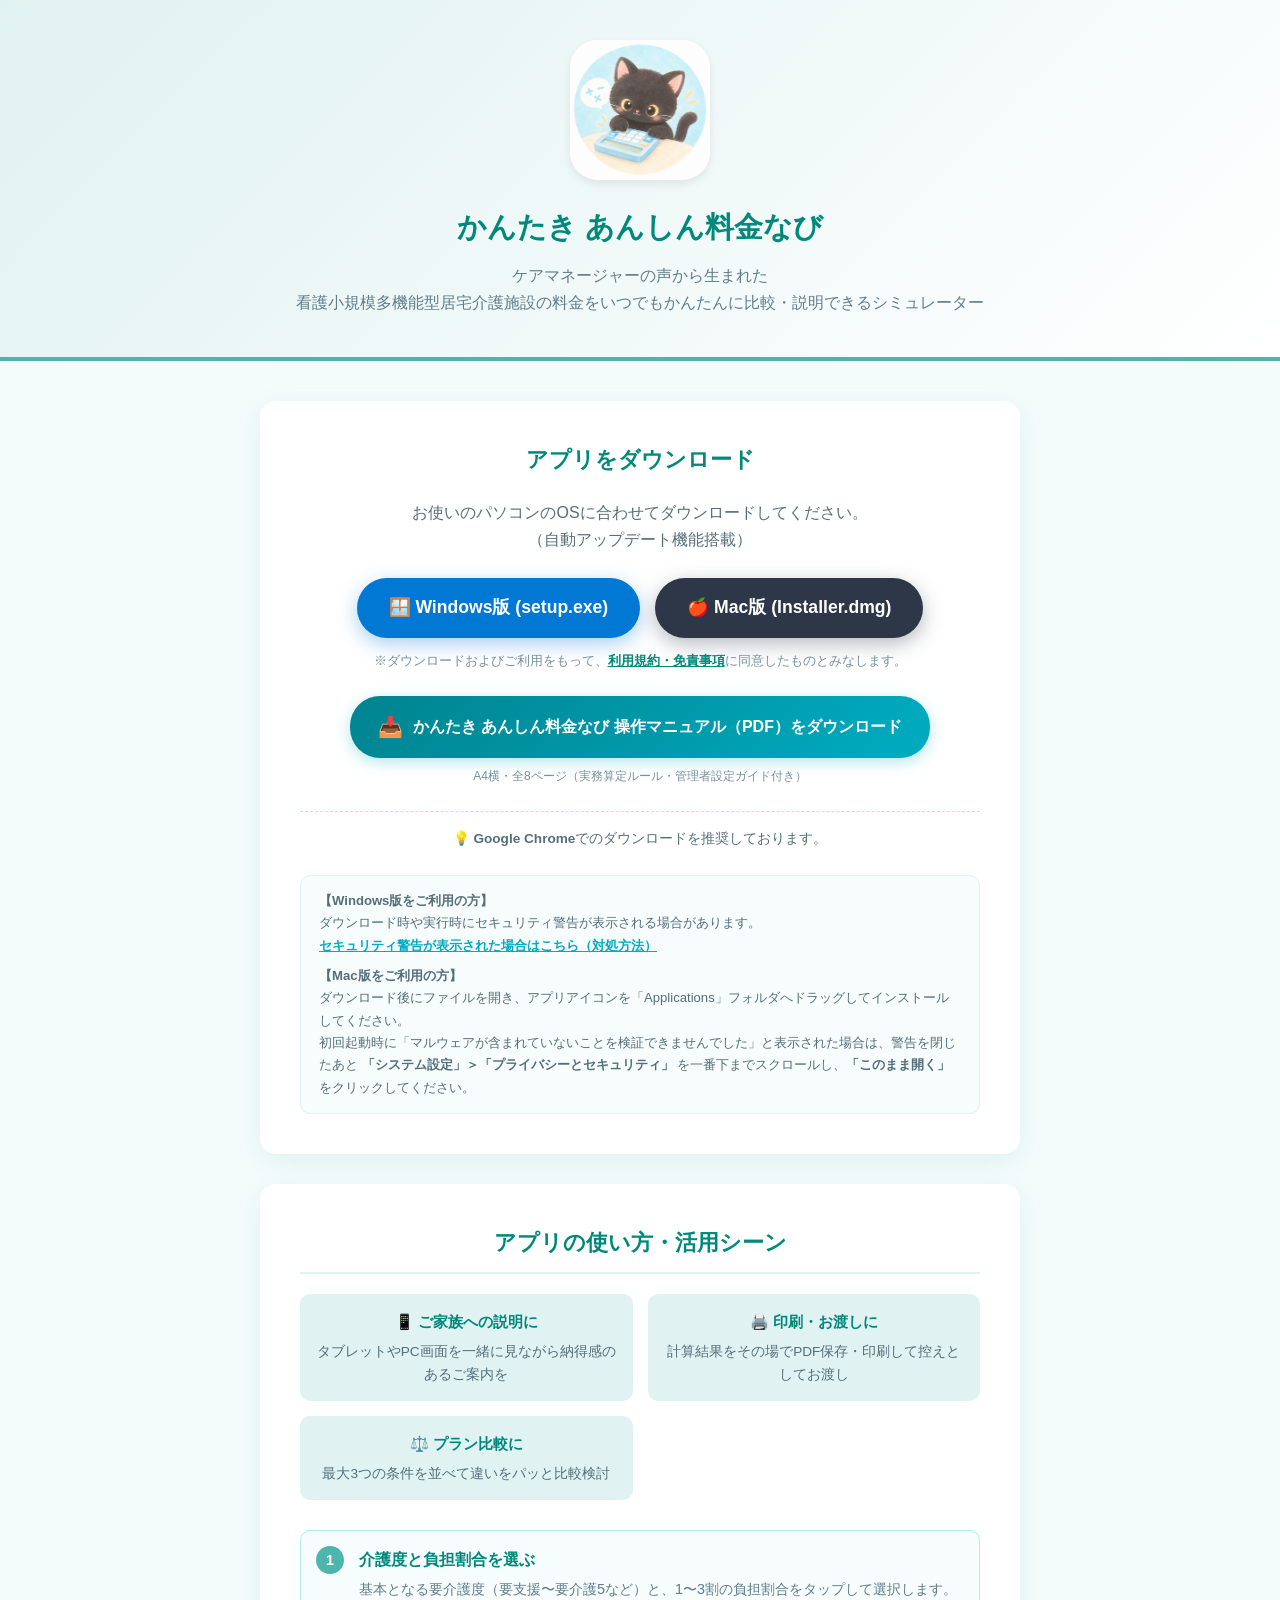
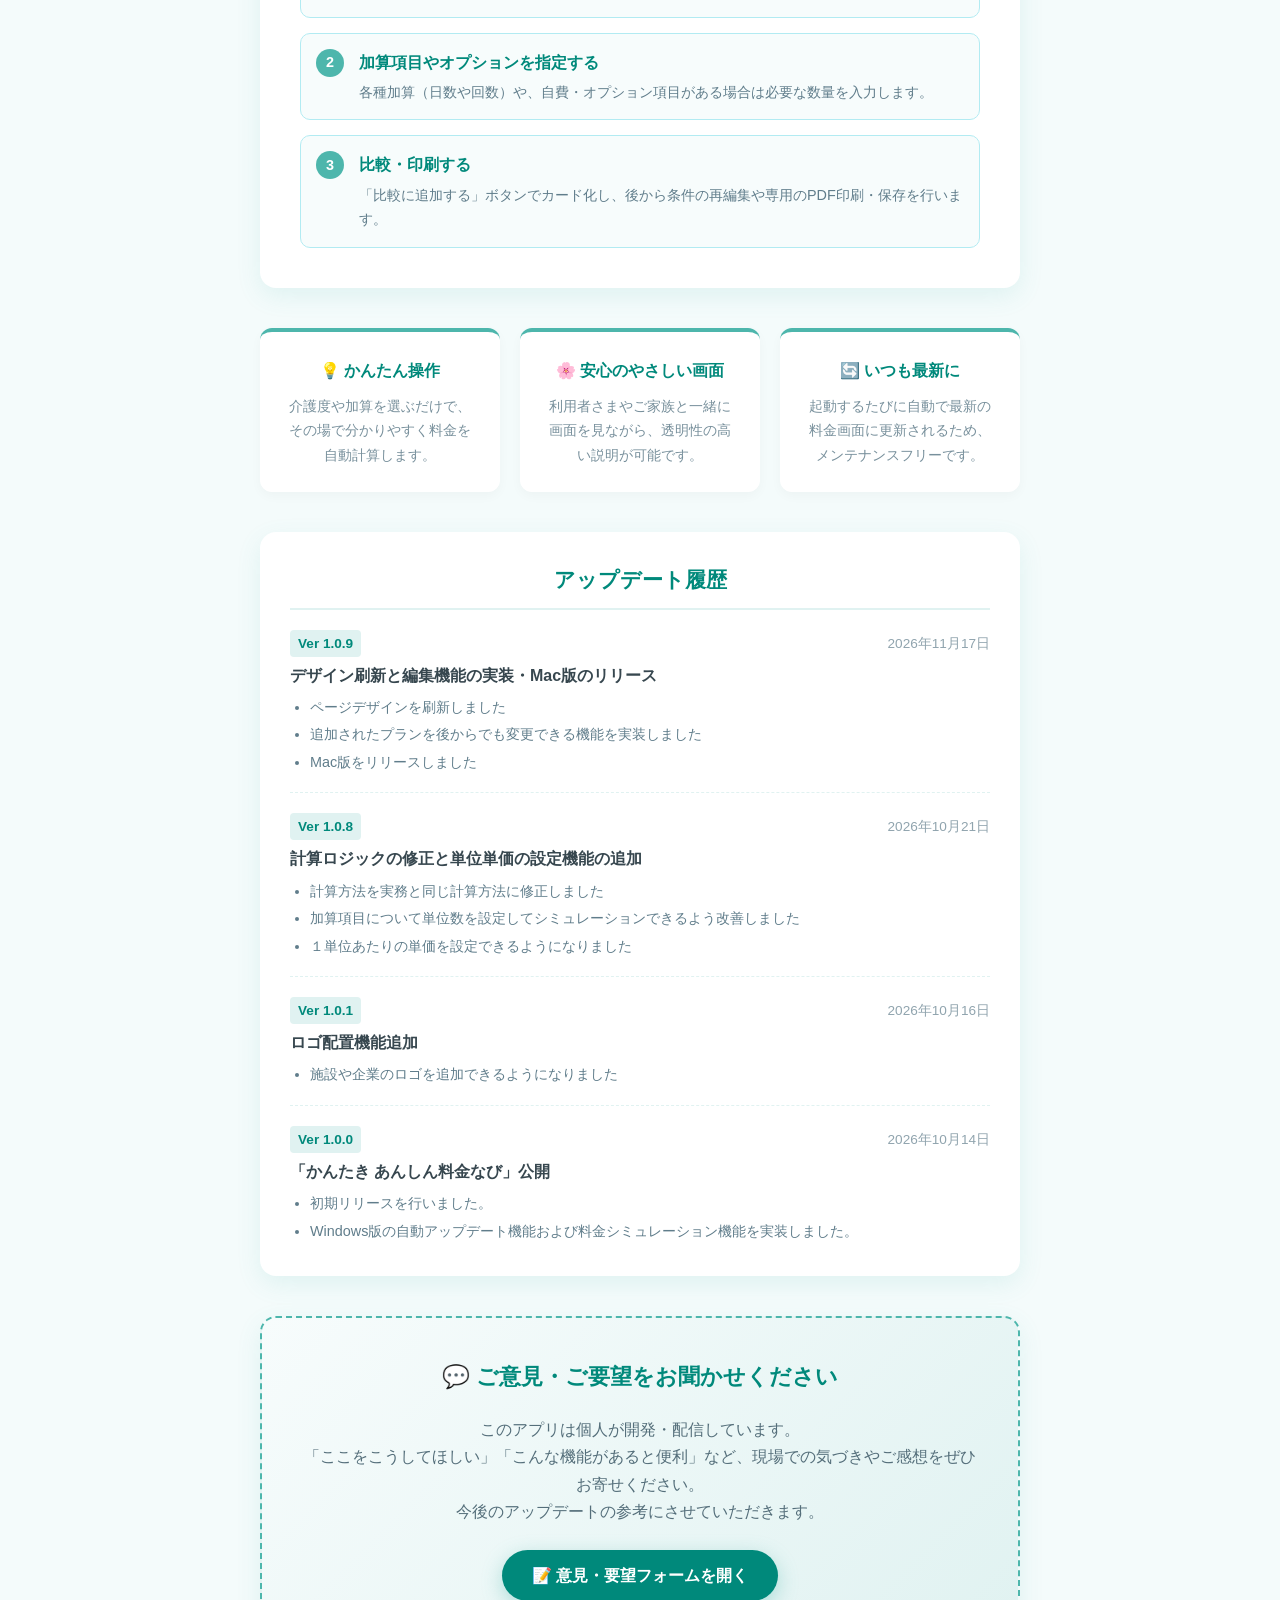
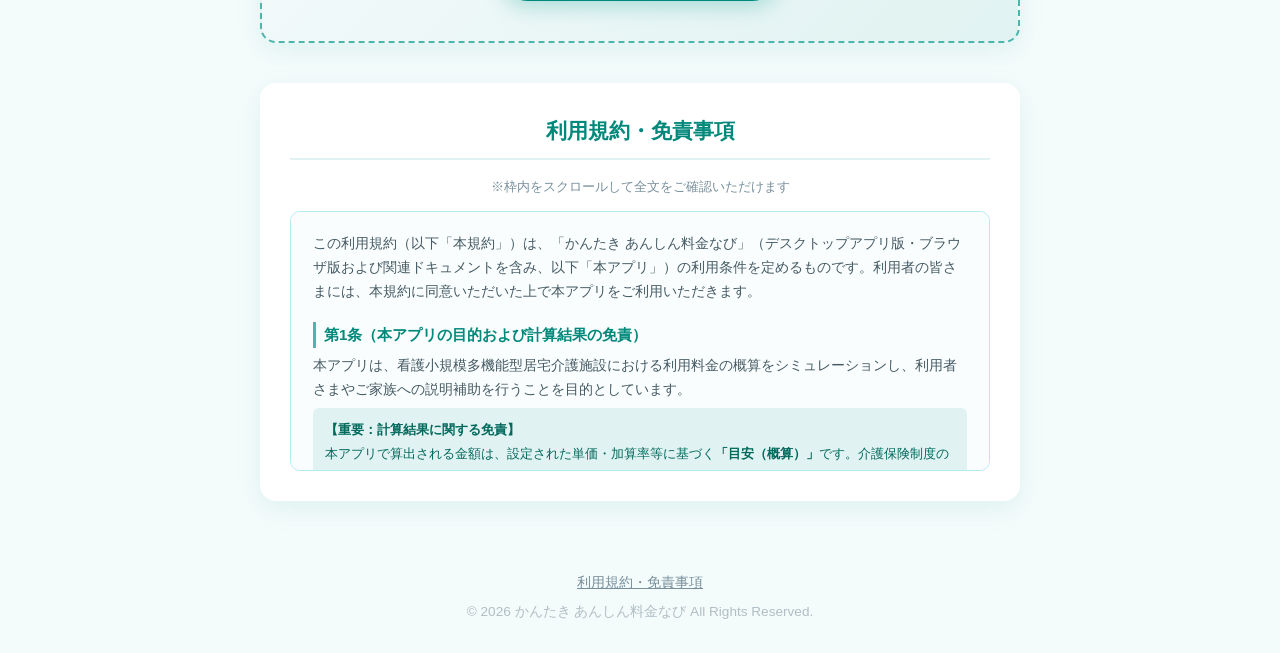
==== commit b06665ca: "Update index.html" ====
--- a/index.html
+++ b/index.html
@@ -13,6 +13,10 @@
             --bg-color: #f4fbfb;      /* 全体のふんわりした背景色 */
         }
 
+        html {
+            scroll-behavior: smooth; /* ページ内リンクを滑らかにスクロール */
+        }
+
         * {
             box-sizing: border-box;
             margin: 0;
@@ -161,12 +165,6 @@
             box-shadow: 0 8px 25px rgba(45, 55, 72, 0.5);
         }
 
-        .version-info {
-            font-size: 0.85rem;
-            color: #90a4ae;
-            margin-top: 15px;
-        }
-
         /* 使い方セクション */
         .usage-section {
             background: #ffffff;
@@ -352,6 +350,91 @@
             color: #78909c;
         }
 
+        /* ★ 利用規約・免責事項（スクロールボックス） */
+        .terms-section {
+            background: #ffffff;
+            border-radius: 16px;
+            padding: 30px;
+            box-shadow: 0 8px 24px rgba(77, 182, 172, 0.12);
+            margin-top: 40px;
+            margin-bottom: 30px;
+            text-align: left;
+        }
+
+        .terms-section h2 {
+            font-size: 1.3rem;
+            color: var(--primary-dark);
+            margin-bottom: 16px;
+            text-align: center;
+            border-bottom: 2px solid var(--primary-light);
+            padding-bottom: 10px;
+        }
+
+        .terms-scroll-box {
+            max-height: 260px; /* スクロール領域の高さ */
+            overflow-y: auto;
+            background: #f9fdfd;
+            border: 1px solid #b2ebf2;
+            border-radius: 10px;
+            padding: 20px 22px;
+            font-size: 0.86rem;
+            color: #455a64;
+            line-height: 1.75;
+        }
+
+        /* スクロールバーの見た目（WebKit系ブラウザ） */
+        .terms-scroll-box::-webkit-scrollbar {
+            width: 8px;
+        }
+
+        .terms-scroll-box::-webkit-scrollbar-track {
+            background: #eef8f8;
+            border-radius: 4px;
+        }
+
+        .terms-scroll-box::-webkit-scrollbar-thumb {
+            background: #80cbc4;
+            border-radius: 4px;
+        }
+
+        .terms-scroll-box::-webkit-scrollbar-thumb:hover {
+            background: var(--primary-dark);
+        }
+
+        .terms-article {
+            margin-bottom: 18px;
+        }
+
+        .terms-article:last-child {
+            margin-bottom: 0;
+        }
+
+        .terms-article h3 {
+            font-size: 0.94rem;
+            color: var(--primary-dark);
+            border-left: 3px solid var(--primary-color);
+            padding-left: 8px;
+            margin-bottom: 6px;
+        }
+
+        .terms-article ul {
+            padding-left: 20px;
+            margin-top: 4px;
+        }
+
+        .terms-article li {
+            margin-bottom: 4px;
+        }
+
+        .terms-highlight {
+            background: #e0f2f1;
+            border-radius: 6px;
+            padding: 10px 12px;
+            margin-top: 6px;
+            color: #00695c;
+            font-size: 0.84rem;
+        }
+
         /* フッター */
         footer {
             text-align: center;
@@ -379,20 +462,25 @@
             <p>お使いのパソコンのOSに合わせてダウンロードしてください。<br>（自動アップデート機能搭載）</p>
             
             <!-- 2つのボタンを横並びにするコンテナ -->
-            <div style="display: flex; justify-content: center; gap: 15px; flex-wrap: wrap; margin-bottom: 20px;">
+            <div style="display: flex; justify-content: center; gap: 15px; flex-wrap: wrap; margin-bottom: 12px;">
                 <!-- Windows版ボタン -->
                 <a href="https://raw.githubusercontent.com/sf075jx-dot/kantaki-simulator-lp/main/downloads/setup.exe" class="download-btn win-btn">
-                    Windows版 (setup.exe)
+                    🪟 Windows版 (setup.exe)
                 </a>
 
                 <!-- Mac版ボタン -->
                 <a href="https://github.com/sf075jx-dot/kantaki-simulator-lp/releases/latest/download/KantakiSimulator-Installer.dmg" class="download-btn mac-btn">
-                    Mac版 (Installer.dmg)
+                    🍎 Mac版 (Installer.dmg)
                 </a>
             </div>
 
+            <!-- 同一ページ内の規約ボックスへスクロール移動するリンク -->
+            <p style="font-size: 0.8rem; color: #78909c; margin-bottom: 20px;">
+                ※ダウンロードおよびご利用をもって、<a href="#terms-box" style="color: #00897b; font-weight: bold; text-decoration: underline;">利用規約・免責事項</a>に同意したものとみなします。
+            </p>
+
             <!-- マニュアルPDFダウンロードボタン -->
-            <div style="text-align: center; margin: 30px 0 10px 0;">
+            <div style="text-align: center; margin: 24px 0 10px 0;">
                 <a href="manual.pdf" target="_blank" style="
                     display: inline-flex;
                     align-items: center;
@@ -514,9 +602,76 @@
                 📝 意見・要望フォームを開く
             </a>
         </div>
+
+        <!-- ★ 同一ページ内スクロール形式の利用規約・免責事項ボックス -->
+        <div class="terms-section" id="terms-box">
+            <h2>利用規約・免責事項</h2>
+            <p style="font-size: 0.82rem; color: #78909c; text-align: center; margin-bottom: 12px;">
+                ※枠内をスクロールして全文をご確認いただけます
+            </p>
+            <div class="terms-scroll-box">
+                <div class="terms-article">
+                    <p>この利用規約（以下「本規約」）は、「かんたき あんしん料金なび」（デスクトップアプリ版・ブラウザ版および関連ドキュメントを含み、以下「本アプリ」）の利用条件を定めるものです。利用者の皆さまには、本規約に同意いただいた上で本アプリをご利用いただきます。</p>
+                </div>
+
+                <div class="terms-article">
+                    <h3>第1条（本アプリの目的および計算結果の免責）</h3>
+                    <p>本アプリは、看護小規模多機能型居宅介護施設における利用料金の概算をシミュレーションし、利用者さまやご家族への説明補助を行うことを目的としています。</p>
+                    <div class="terms-highlight">
+                        <strong>【重要：計算結果に関する免責】</strong><br>
+                        本アプリで算出される金額は、設定された単価・加算率等に基づく<strong>「目安（概算）」</strong>です。介護保険制度の法改正、地域区分の改定、各種加減算の算定要件、端数処理の違い等により、実際の介護給付費明細や請求金額と異なる場合があります。実際の請求・契約にあたっては、必ず各事業所の正規の請求システムまたは公的基準をご確認ください。
+                    </div>
+                </div>
+
+                <div class="terms-article">
+                    <h3>第2条（損害賠償等の免責）</h3>
+                    <ul>
+                        <li>本アプリは個人によって開発・無償提供されており、特定の動作環境における完全性、正確性、有用性を保証するものではありません。</li>
+                        <li>本アプリの利用、または利用できなかったこと（計算誤差、システムの不具合、アップデートによる変更等を含む）により生じた直接的・間接的な損害やトラブルについて、開発者は一切の責任を負いません。</li>
+                    </ul>
+                </div>
+
+                <div class="terms-article">
+                    <h3>第3条（データの保存とプライバシーの取り扱い）</h3>
+                    <p>本アプリは利用者のプライバシーおよび業務情報の保護を最優先に設計されています。</p>
+                    <ul>
+                        <li>本アプリ内で設定・入力された施設名、ロゴ画像、単価・加算マスタ、およびシミュレーション結果のデータは、<strong>すべて利用者のパソコンまたはブラウザ内（ローカル環境）にのみ保存</strong>されます。</li>
+                        <li>入力された施設情報やシミュレーション内容が、開発者の管理する外部サーバー等へ送信・収集されることは一切ありません。</li>
+                        <li>端末の故障、ブラウザのキャッシュ削除、アプリのアンインストール等による設定データの消失について、開発者は復旧の義務や責任を負いません。必要に応じて設定データのバックアップを行ってください。</li>
+                    </ul>
+                </div>
+
+                <div class="terms-article">
+                    <h3>第4条（禁止事項）</h3>
+                    <p>利用者は、本アプリの利用にあたり、以下の行為を行ってはなりません。</p>
+                    <ul>
+                        <li>本アプリのプログラムまたは配布ファイルを無断で改変し、再配布または商用販売する行為（事業所内や業務上の共有・利用は問題ありません）。</li>
+                        <li>本アプリの配信サーバー（GitHub等）に過度な負荷をかける行為、または運営を妨害する行為。</li>
+                        <li>法令または公序良俗に反する目的で本アプリを利用する行為。</li>
+                    </ul>
+                </div>
+
+                <div class="terms-article">
+                    <h3>第5条（サービスの変更・中断・終了）</h3>
+                    <p>開発者は、利用者への事前の通知なく、本アプリの機能追加、仕様変更、公開の一時中断または終了を行うことができるものとします。</p>
+                </div>
+
+                <div class="terms-article">
+                    <h3>第6条（規約の変更）</h3>
+                    <p>開発者は、必要と判断した場合には、本規約をいつでも変更できるものとします。変更後の本規約は、本ウェブサイト上に掲載した時点から効力を生じるものとします。</p>
+                </div>
+
+                <div style="text-align: right; font-size: 0.8rem; color: #90a4ae; margin-top: 12px;">
+                    制定日：2026年11月17日
+                </div>
+            </div>
+        </div>
     </div>
 
     <footer>
+        <p style="margin-bottom: 6px;">
+            <a href="#terms-box" style="color: #78909c; text-decoration: underline;">利用規約・免責事項</a>
+        </p>
         <p>&copy; 2026 かんたき あんしん料金なび All Rights Reserved.</p>
     </footer>
 
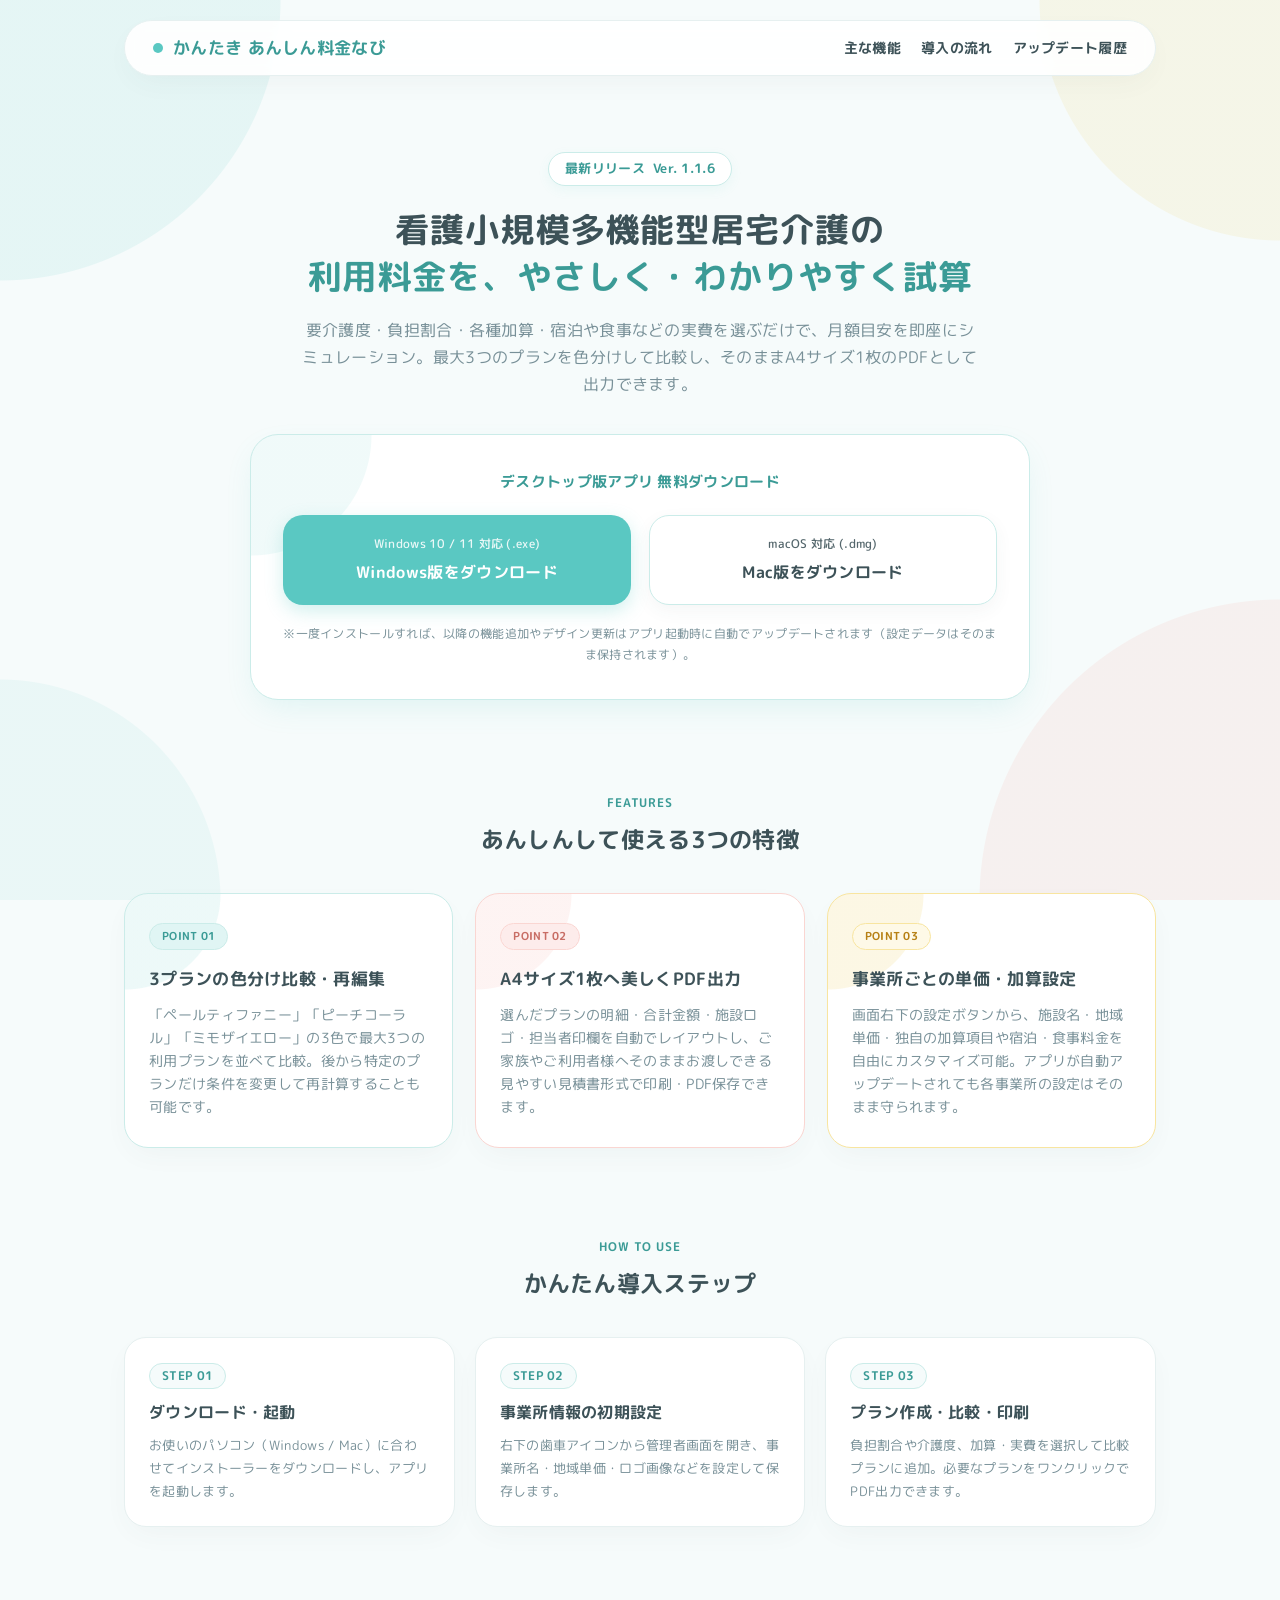
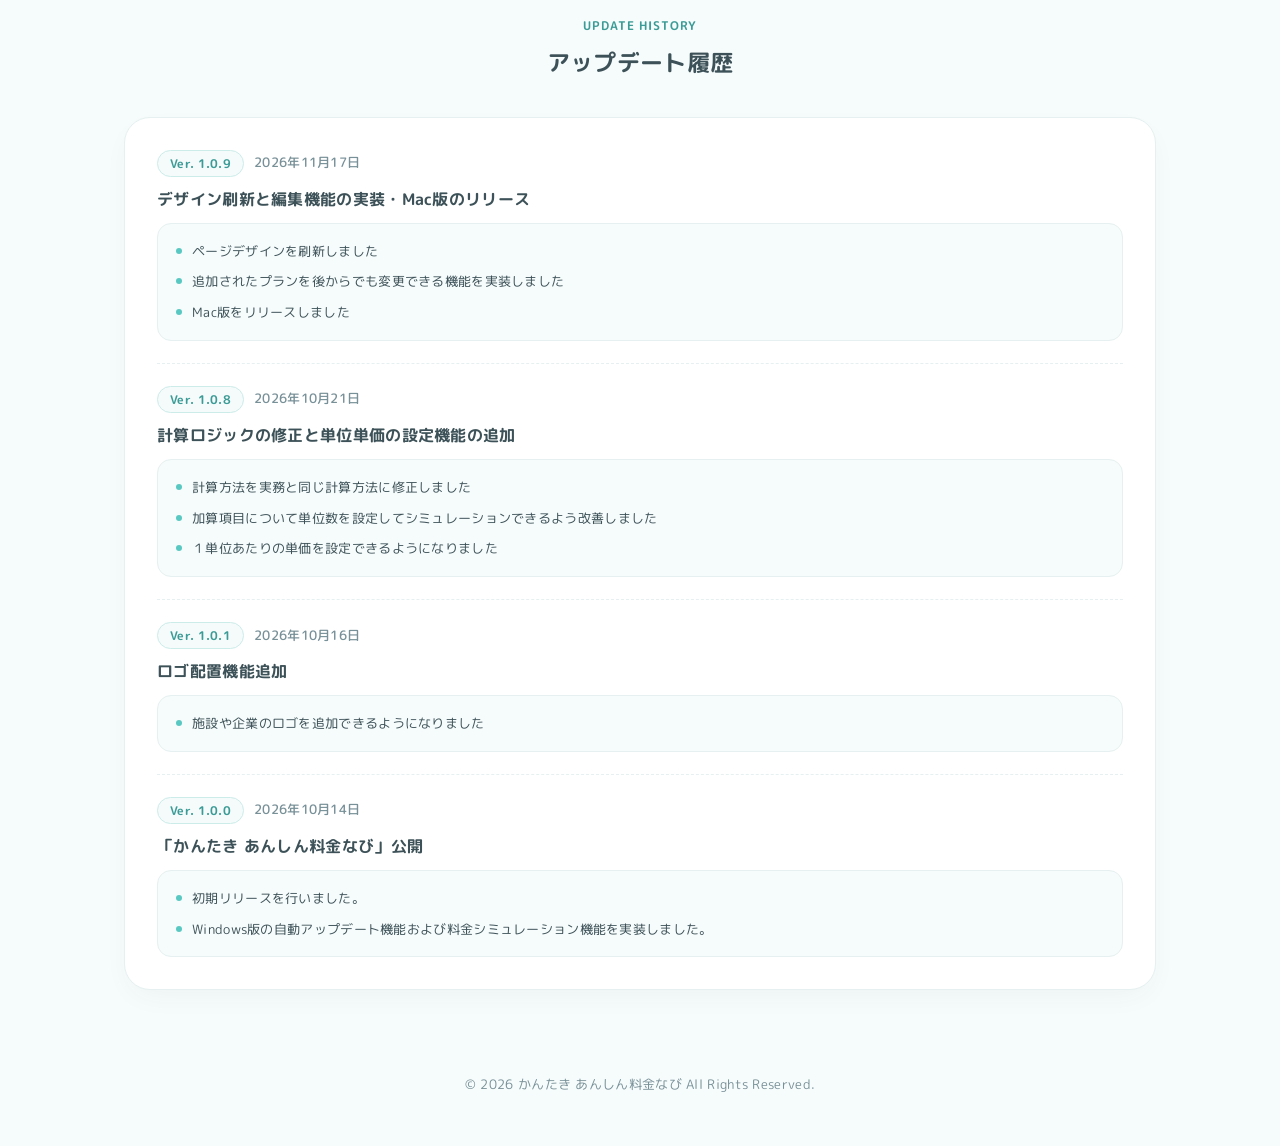
==== commit 17793599: "Update index.html" ====
--- a/index.html
+++ b/index.html
@@ -3,711 +3,689 @@
 <head>
     <meta charset="UTF-8">
     <meta name="viewport" content="width=device-width, initial-scale=1.0">
-    <title>かんたき あんしん料金なび | お手軽かんたん料金計算</title>
+    <meta http-equiv="Cache-Control" content="no-cache, no-store, must-revalidate">
+    <title>かんたき あんしん料金なび | 看護小規模多機能型居宅介護 利用料金シミュレーター</title>
+    <link href="https://fonts.googleapis.com/css2?family=M+PLUS+Rounded+1c:wght@400;500;700&display=swap" rel="stylesheet">
     <style>
         :root {
-            --primary-color: #4db6ac; /* 優しいターコイズブルー（ミント系） */
-            --primary-light: #e0f2f1; /* 背景やアクセント用の薄い水色ミント */
-            --primary-dark: #00897b;  /* 引き締め用の深い緑系ターコイズ */
-            --text-color: #37474f;    /* 柔らかいダークグレー */
-            --bg-color: #f4fbfb;      /* 全体のふんわりした背景色 */
-        }
-
-        html {
-            scroll-behavior: smooth; /* ページ内リンクを滑らかにスクロール */
+            /* アプリ本体と統一したパステルカラーパレット */
+            --tiffany-base: #5AC8C2;
+            --tiffany-dark: #3B9B96;
+            --tiffany-light: #EBF8F7;
+            --tiffany-pale: #F5FBFB;
+            --tiffany-border: #CBECE9;
+
+            --coral-base: #F4978E;
+            --coral-dark: #C86D65;
+            --coral-pale: #FFF9F8;
+            --coral-border: #FAD6D2;
+            --coral-badge: #FDECEB;
+
+            --mimosa-base: #ECC94B;
+            --mimosa-dark: #B78116;
+            --mimosa-pale: #FFFDF5;
+            --mimosa-border: #F8E5A0;
+            --mimosa-badge: #FEF9E7;
+
+            --text-main: #3D5258;
+            --text-sub: #789098;
+            --bg-main: #F6FBFB;
+            --bg-card: #FFFFFF;
+            --border-color: #E6F0F0;
+            --shadow-soft: 0 12px 32px -8px rgba(90, 200, 194, 0.16);
+            --shadow-card: 0 10px 30px -8px rgba(61, 82, 88, 0.06);
         }
 
         * {
             box-sizing: border-box;
             margin: 0;
             padding: 0;
-            font-family: 'Helvetica Neue', Arial, 'Hiragino Kaku Gothic ProN', Meiryo, sans-serif;
+            font-family: "M PLUS Rounded 1c", "Hiragino Maru Gothic ProN", "Yu Gothic UI", "Meiryo", sans-serif;
         }
 
         body {
-            background-color: var(--bg-color);
-            color: var(--text-color);
-            line-height: 1.7;
-        }
-
-        /* ヘッダー */
-        header {
-            background: linear-gradient(135deg, var(--primary-light), #ffffff);
-            padding: 40px 20px;
-            text-align: center;
-            border-bottom: 4px solid var(--primary-color);
-        }
-
-        .logo-area img {
-            width: 140px;
-            height: 140px;
-            border-radius: 28px;
-            margin-bottom: 15px;
-            box-shadow: 0 4px 10px rgba(0,0,0,0.08);
-            object-fit: contain;
-            background: #fff;
-        }
-
-        header h1 {
-            font-size: 1.8rem;
-            color: var(--primary-dark);
-            margin-bottom: 10px;
-        }
-
-        header p {
-            font-size: 1rem;
-            color: #607d8b;
-        }
-
-        /* メインコンテナ */
+            background-color: var(--bg-main);
+            /* アプリ画面と統一した四隅の淡い単色クオーターサークル */
+            background-image: 
+                radial-gradient(circle at 0% 0%, rgba(90, 200, 194, 0.11) 0px, rgba(90, 200, 194, 0.11) 280px, transparent 281px),
+                radial-gradient(circle at 100% 0%, rgba(236, 201, 75, 0.11) 0px, rgba(236, 201, 75, 0.11) 240px, transparent 241px),
+                radial-gradient(circle at 100% 100%, rgba(244, 151, 142, 0.11) 0px, rgba(244, 151, 142, 0.11) 300px, transparent 301px),
+                radial-gradient(circle at 0% 100%, rgba(90, 200, 194, 0.08) 0px, rgba(90, 200, 194, 0.08) 220px, transparent 221px);
+            background-attachment: fixed;
+            color: var(--text-main);
+            font-size: 15px;
+            line-height: 1.75;
+            letter-spacing: 0.02em;
+            -webkit-font-smoothing: antialiased;
+        }
+
         .container {
-            max-width: 800px;
-            margin: 40px auto;
-            padding: 0 20px;
-        }
-
-        /* カード共通 */
-        .card {
-            background: #ffffff;
-            border-radius: 16px;
-            padding: 40px;
-            box-shadow: 0 8px 24px rgba(77, 182, 172, 0.12);
-            margin-bottom: 30px;
-            text-align: center;
-        }
-
-        .card h2 {
-            font-size: 1.4rem;
-            color: var(--primary-dark);
-            margin-bottom: 20px;
-        }
-
-        .card p {
-            margin-bottom: 25px;
-            color: #546e7a;
-        }
-
-        /* ダウンロード注意書きのスタイル */
-        .download-notice {
-            margin-top: 20px;
-            padding-top: 15px;
-            border-top: 1px dashed #b2ebf2;
-            font-size: 0.85rem;
-            color: #546e7a;
-            text-align: center;
-            line-height: 1.7;
-        }
-
-        .notice-main {
-            margin-bottom: 8px;
-            color: var(--primary-dark);
-        }
-
-        .notice-sub {
-            font-size: 0.82rem;
-            color: #607d8b;
-            text-align: left;
-            background: #f7fcfc;
-            padding: 14px 18px;
-            border-radius: 10px;
-            border: 1px solid #e0f2f1;
-            margin-top: 10px;
-        }
-
-        .notice-sub a {
-            color: #00acc1;
-            font-weight: bold;
-            text-decoration: underline;
-            transition: color 0.2s;
-        }
-
-        .notice-sub a:hover {
-            color: var(--primary-dark);
-        }
-
-        /* ダウンロードボタン */
-        .download-btn {
-            display: inline-block;
-            background-color: var(--primary-color);
-            color: white;
-            font-size: 1.1rem;
-            font-weight: bold;
-            padding: 15px 32px;
+            max-width: 1080px;
+            margin: 0 auto;
+            padding: 0 24px;
+        }
+
+        /* ナビゲーションヘッダー */
+        .site-header {
+            padding: 20px 0;
+        }
+
+        .header-inner {
+            background: rgba(255, 255, 255, 0.9);
+            backdrop-filter: blur(8px);
+            border: 1px solid var(--border-color);
             border-radius: 50px;
-            text-decoration: none;
-            box-shadow: 0 6px 20px rgba(77, 182, 172, 0.4);
-            transition: all 0.3s ease;
-        }
-
-        .download-btn:hover {
-            background-color: var(--primary-dark);
-            transform: translateY(-2px);
-            box-shadow: 0 8px 25px rgba(77, 182, 172, 0.6);
-        }
-
-        .win-btn {
-            background-color: #0078D4;
-            box-shadow: 0 6px 20px rgba(0, 120, 212, 0.35);
-        }
-
-        .win-btn:hover {
-            background-color: #005a9e;
-            box-shadow: 0 8px 25px rgba(0, 120, 212, 0.5);
-        }
-
-        .mac-btn {
-            background-color: #2d3748;
-            box-shadow: 0 6px 20px rgba(45, 55, 72, 0.35);
-        }
-
-        .mac-btn:hover {
-            background-color: #1a202c;
-            box-shadow: 0 8px 25px rgba(45, 55, 72, 0.5);
-        }
-
-        /* 使い方セクション */
-        .usage-section {
-            background: #ffffff;
-            border-radius: 16px;
-            padding: 40px;
-            box-shadow: 0 8px 24px rgba(77, 182, 172, 0.12);
-            margin-bottom: 30px;
-            text-align: left;
-        }
-
-        .usage-section h2 {
-            font-size: 1.4rem;
-            color: var(--primary-dark);
-            margin-bottom: 20px;
-            text-align: center;
-            border-bottom: 2px solid var(--primary-light);
-            padding-bottom: 10px;
-        }
-
-        .usage-scenes {
-            display: grid;
-            grid-template-columns: repeat(auto-fit, minmax(220px, 1fr));
-            gap: 15px;
-            margin-bottom: 30px;
-        }
-
-        .scene-badge {
-            background: var(--primary-light);
-            border-radius: 10px;
-            padding: 15px;
-            text-align: center;
-        }
-
-        .scene-badge h4 {
-            font-size: 0.95rem;
-            color: var(--primary-dark);
-            margin-bottom: 5px;
-        }
-
-        .scene-badge p {
-            font-size: 0.85rem;
-            color: #546e7a;
-            margin-bottom: 0;
-        }
-
-        .usage-steps {
-            display: flex;
-            flex-direction: column;
-            gap: 15px;
-        }
-
-        .step-item {
-            display: flex;
-            gap: 15px;
-            align-items: flex-start;
-            background: #f7fcfc;
-            padding: 15px;
-            border-radius: 10px;
-            border: 1px solid #b2ebf2;
-        }
-
-        .step-number {
-            background: var(--primary-color);
-            color: white;
-            font-weight: bold;
-            width: 28px;
-            height: 28px;
-            border-radius: 50%;
-            display: flex;
-            align-items: center;
-            justify-content: center;
-            flex-shrink: 0;
-            font-size: 0.9rem;
-        }
-
-        .step-content h3 {
-            font-size: 1rem;
-            color: var(--primary-dark);
-            margin-bottom: 4px;
-        }
-
-        .step-content p {
-            font-size: 0.9rem;
-            color: #607d8b;
-            margin-bottom: 0;
-        }
-
-        /* アップデート履歴セクション */
-        .updates-card {
-            background: #ffffff;
-            border-radius: 16px;
-            padding: 30px;
-            box-shadow: 0 8px 24px rgba(77, 182, 172, 0.12);
-            margin-top: 40px;
-            margin-bottom: 30px;
-            text-align: left;
-        }
-
-        .updates-card h2 {
-            font-size: 1.3rem;
-            color: var(--primary-dark);
-            margin-bottom: 20px;
-            text-align: center;
-            border-bottom: 2px solid var(--primary-light);
-            padding-bottom: 10px;
-        }
-
-        .update-item {
-            margin-bottom: 20px;
-            padding-bottom: 15px;
-            border-bottom: 1px dashed #e0f2f1;
-        }
-
-        .update-item:last-child {
-            border-bottom: none;
-            margin-bottom: 0;
-            padding-bottom: 0;
-        }
-
-        .update-header {
+            padding: 12px 28px;
             display: flex;
             justify-content: space-between;
             align-items: center;
-            margin-bottom: 5px;
-        }
-
-        .update-version {
-            font-weight: bold;
-            color: var(--primary-dark);
-            background: var(--primary-light);
-            padding: 2px 8px;
-            border-radius: 4px;
-            font-size: 0.85rem;
+            box-shadow: var(--shadow-card);
+        }
+
+        .brand-title {
+            font-size: 17px;
+            font-weight: 700;
+            color: var(--tiffany-dark);
+            display: flex;
+            align-items: center;
+            gap: 10px;
+            text-decoration: none;
+        }
+
+        .brand-dot {
+            width: 10px;
+            height: 10px;
+            border-radius: 50%;
+            background: var(--tiffany-base);
+            display: inline-block;
+        }
+
+        .header-nav {
+            display: flex;
+            align-items: center;
+            gap: 20px;
+        }
+
+        .header-nav a {
+            color: var(--text-main);
+            text-decoration: none;
+            font-size: 13.5px;
+            font-weight: 700;
+            transition: color 0.2s;
+        }
+
+        .header-nav a:hover {
+            color: var(--tiffany-dark);
+        }
+
+        /* ヒーローセクション */
+        .hero {
+            padding: 56px 0 48px;
+            text-align: center;
+        }
+
+        .version-pill {
+            display: inline-flex;
+            align-items: center;
+            gap: 8px;
+            background: #fff;
+            border: 1.5px solid var(--tiffany-border);
+            color: var(--tiffany-dark);
+            font-size: 12.5px;
+            font-weight: 700;
+            padding: 5px 16px;
+            border-radius: 50px;
+            margin-bottom: 20px;
+            box-shadow: 0 4px 12px rgba(90, 200, 194, 0.08);
+        }
+
+        .hero h1 {
+            font-size: 34px;
+            font-weight: 700;
+            color: var(--text-main);
+            line-height: 1.4;
+            margin-bottom: 16px;
+            letter-spacing: 0.03em;
+        }
+
+        .hero h1 span {
+            color: var(--tiffany-dark);
+        }
+
+        .hero-lead {
+            font-size: 15.5px;
+            color: var(--text-sub);
+            max-width: 680px;
+            margin: 0 auto 36px;
+        }
+
+        /* ダウンロードカードエリア */
+        .download-box {
+            background: #fff;
+            border: 1.5px solid var(--tiffany-border);
+            border-radius: 28px;
+            padding: 34px 32px;
+            max-width: 780px;
+            margin: 0 auto;
+            box-shadow: var(--shadow-soft);
+            position: relative;
+            overflow: hidden;
+            background-image: radial-gradient(circle at 0% 0%, rgba(90, 200, 194, 0.09) 0px, rgba(90, 200, 194, 0.09) 120px, transparent 121px);
+        }
+
+        .download-title {
+            font-size: 15px;
+            font-weight: 700;
+            color: var(--tiffany-dark);
+            margin-bottom: 20px;
+        }
+
+        .download-buttons {
+            display: grid;
+            grid-template-columns: 1fr 1fr;
+            gap: 18px;
+            margin-bottom: 18px;
+        }
+
+        .btn-dl {
+            display: flex;
+            flex-direction: column;
+            align-items: center;
+            justify-content: center;
+            padding: 18px 24px;
+            border-radius: 20px;
+            text-decoration: none;
+            font-weight: 700;
+            transition: all 0.22s ease;
+            border: 1.5px solid transparent;
+        }
+
+        .btn-dl-win {
+            background: var(--tiffany-base);
+            color: #fff;
+            box-shadow: 0 6px 18px rgba(90, 200, 194, 0.28);
+        }
+
+        .btn-dl-win:hover {
+            background: var(--tiffany-dark);
+            transform: translateY(-2px);
+        }
+
+        .btn-dl-mac {
+            background: #fff;
+            color: var(--text-main);
+            border-color: var(--tiffany-border);
+            box-shadow: 0 6px 18px rgba(61, 82, 88, 0.05);
+        }
+
+        .btn-dl-mac:hover {
+            background: var(--tiffany-pale);
+            border-color: var(--tiffany-base);
+            color: var(--tiffany-dark);
+            transform: translateY(-2px);
+        }
+
+        .dl-os-label {
+            font-size: 11.5px;
+            opacity: 0.88;
+            margin-bottom: 3px;
+            font-weight: 500;
+        }
+
+        .dl-main-text {
+            font-size: 16px;
+            letter-spacing: 0.02em;
+        }
+
+        .download-note {
+            font-size: 12px;
+            color: var(--text-sub);
+        }
+
+        /* セクション共通 */
+        .section {
+            padding: 44px 0;
+        }
+
+        .section-header {
+            text-align: center;
+            margin-bottom: 34px;
+        }
+
+        .section-sub {
+            font-size: 12px;
+            font-weight: 700;
+            color: var(--tiffany-dark);
+            letter-spacing: 0.08em;
+            display: block;
+            margin-bottom: 6px;
+        }
+
+        .section-title {
+            font-size: 23px;
+            font-weight: 700;
+            color: var(--text-main);
+        }
+
+        /* 3つの特徴カード（アプリの3色プランテーマと連動） */
+        .features-grid {
+            display: grid;
+            grid-template-columns: repeat(3, 1fr);
+            gap: 22px;
+        }
+
+        .feature-card {
+            background: #fff;
+            border-radius: 24px;
+            padding: 28px 24px;
+            box-shadow: var(--shadow-card);
+            position: relative;
+            overflow: hidden;
+            transition: transform 0.22s ease;
+        }
+
+        .feature-card:hover {
+            transform: translateY(-3px);
+        }
+
+        .feature-card.theme-1 {
+            border: 1.5px solid var(--tiffany-border);
+            background-image: radial-gradient(circle at 0% 0%, rgba(90, 200, 194, 0.11) 0px, rgba(90, 200, 194, 0.11) 95px, transparent 96px);
+        }
+
+        .feature-card.theme-2 {
+            border: 1.5px solid var(--coral-border);
+            background-image: radial-gradient(circle at 0% 0%, rgba(244, 151, 142, 0.11) 0px, rgba(244, 151, 142, 0.11) 95px, transparent 96px);
+        }
+
+        .feature-card.theme-3 {
+            border: 1.5px solid var(--mimosa-border);
+            background-image: radial-gradient(circle at 0% 0%, rgba(236, 201, 75, 0.15) 0px, rgba(236, 201, 75, 0.15) 95px, transparent 96px);
+        }
+
+        .feature-tag {
+            display: inline-flex;
+            align-items: center;
+            gap: 6px;
+            font-size: 11px;
+            font-weight: 700;
+            padding: 3px 12px;
+            border-radius: 50px;
+            margin-bottom: 14px;
+        }
+
+        .theme-1 .feature-tag {
+            background: #E0F5F4;
+            color: var(--tiffany-dark);
+            border: 1px solid var(--tiffany-border);
+        }
+
+        .theme-2 .feature-tag {
+            background: var(--coral-badge);
+            color: var(--coral-dark);
+            border: 1px solid var(--coral-border);
+        }
+
+        .theme-3 .feature-tag {
+            background: var(--mimosa-badge);
+            color: var(--mimosa-dark);
+            border: 1px solid var(--mimosa-border);
+        }
+
+        .feature-card h3 {
+            font-size: 17px;
+            font-weight: 700;
+            margin-bottom: 10px;
+            color: var(--text-main);
+        }
+
+        .feature-card p {
+            font-size: 13.5px;
+            color: var(--text-sub);
+            line-height: 1.7;
+        }
+
+        /* ご利用の流れ・導入ガイド */
+        .steps-grid {
+            display: grid;
+            grid-template-columns: repeat(3, 1fr);
+            gap: 20px;
+        }
+
+        .step-card {
+            background: #fff;
+            border: 1px solid var(--border-color);
+            border-radius: 22px;
+            padding: 24px;
+            box-shadow: var(--shadow-card);
+        }
+
+        .step-badge {
+            display: inline-block;
+            background: var(--tiffany-pale);
+            color: var(--tiffany-dark);
+            border: 1px solid var(--tiffany-border);
+            font-size: 11.5px;
+            font-weight: 700;
+            padding: 2px 12px;
+            border-radius: 50px;
+            margin-bottom: 10px;
+        }
+
+        .step-card h4 {
+            font-size: 15.5px;
+            font-weight: 700;
+            margin-bottom: 8px;
+        }
+
+        .step-card p {
+            font-size: 13px;
+            color: var(--text-sub);
+        }
+
+        /* アップデート履歴セクション */
+        .updates-panel {
+            background: #fff;
+            border: 1.5px solid var(--border-color);
+            border-radius: 26px;
+            padding: 32px;
+            box-shadow: var(--shadow-card);
+        }
+
+        .update-item {
+            padding: 22px 0;
+            border-bottom: 1px dashed var(--border-color);
+        }
+
+        .update-item:first-child {
+            padding-top: 0;
+        }
+
+        .update-item:last-child {
+            padding-bottom: 0;
+            border-bottom: none;
+        }
+
+        .update-meta {
+            display: flex;
+            align-items: center;
+            gap: 10px;
+            margin-bottom: 8px;
+            flex-wrap: wrap;
+        }
+
+        .update-ver {
+            background: var(--tiffany-pale);
+            color: var(--tiffany-dark);
+            border: 1px solid var(--tiffany-border);
+            font-size: 12px;
+            font-weight: 700;
+            padding: 2px 12px;
+            border-radius: 50px;
+        }
+
+        .update-cat {
+            background: var(--coral-badge);
+            color: var(--coral-dark);
+            border: 1px solid var(--coral-border);
+            font-size: 11px;
+            font-weight: 700;
+            padding: 2px 10px;
+            border-radius: 50px;
         }
 
         .update-date {
-            font-size: 0.85rem;
-            color: #90a4ae;
+            font-size: 12.5px;
+            color: var(--text-sub);
+            font-weight: 500;
         }
 
         .update-title {
-            font-size: 1rem;
-            font-weight: bold;
-            color: var(--text-color);
-            margin-bottom: 6px;
-        }
-
-        .update-details {
-            padding-left: 20px;
-            font-size: 0.9rem;
-            color: #607d8b;
-        }
-
-        .update-details li {
-            margin-bottom: 3px;
-        }
-
-        /* 特徴セクション */
-        .features {
-            display: grid;
-            grid-template-columns: repeat(auto-fit, minmax(220px, 1fr));
-            gap: 20px;
-            margin-top: 40px;
-        }
-
-        .feature-box {
-            background: #ffffff;
-            padding: 25px;
-            border-radius: 12px;
+            font-size: 16px;
+            font-weight: 700;
+            color: var(--text-main);
+            margin-bottom: 8px;
+        }
+
+        .update-desc {
+            font-size: 13.5px;
+            color: var(--text-sub);
+            margin-bottom: 8px;
+        }
+
+        .update-details-list {
+            list-style: none;
+            background: var(--bg-main);
+            border: 1px solid var(--border-color);
+            border-radius: 14px;
+            padding: 12px 18px;
+            margin-top: 10px;
+        }
+
+        .update-details-list li {
+            font-size: 13px;
+            color: var(--text-main);
+            padding: 4px 0 4px 16px;
+            position: relative;
+        }
+
+        .update-details-list li::before {
+            content: "";
+            width: 6px;
+            height: 6px;
+            border-radius: 50%;
+            background: var(--tiffany-base);
+            position: absolute;
+            left: 0;
+            top: 12px;
+        }
+
+        /* フッター */
+        .site-footer {
             text-align: center;
-            box-shadow: 0 4px 12px rgba(0,0,0,0.03);
-            border-top: 4px solid var(--primary-color);
-        }
-
-        .feature-box h3 {
-            font-size: 1rem;
-            color: var(--primary-dark);
-            margin-bottom: 10px;
-        }
-
-        .feature-box p {
-            font-size: 0.9rem;
-            color: #78909c;
-        }
-
-        /* ★ 利用規約・免責事項（スクロールボックス） */
-        .terms-section {
-            background: #ffffff;
-            border-radius: 16px;
-            padding: 30px;
-            box-shadow: 0 8px 24px rgba(77, 182, 172, 0.12);
-            margin-top: 40px;
-            margin-bottom: 30px;
-            text-align: left;
-        }
-
-        .terms-section h2 {
-            font-size: 1.3rem;
-            color: var(--primary-dark);
-            margin-bottom: 16px;
-            text-align: center;
-            border-bottom: 2px solid var(--primary-light);
-            padding-bottom: 10px;
-        }
-
-        .terms-scroll-box {
-            max-height: 260px; /* スクロール領域の高さ */
-            overflow-y: auto;
-            background: #f9fdfd;
-            border: 1px solid #b2ebf2;
-            border-radius: 10px;
-            padding: 20px 22px;
-            font-size: 0.86rem;
-            color: #455a64;
-            line-height: 1.75;
-        }
-
-        /* スクロールバーの見た目（WebKit系ブラウザ） */
-        .terms-scroll-box::-webkit-scrollbar {
-            width: 8px;
-        }
-
-        .terms-scroll-box::-webkit-scrollbar-track {
-            background: #eef8f8;
-            border-radius: 4px;
-        }
-
-        .terms-scroll-box::-webkit-scrollbar-thumb {
-            background: #80cbc4;
-            border-radius: 4px;
-        }
-
-        .terms-scroll-box::-webkit-scrollbar-thumb:hover {
-            background: var(--primary-dark);
-        }
-
-        .terms-article {
-            margin-bottom: 18px;
-        }
-
-        .terms-article:last-child {
-            margin-bottom: 0;
-        }
-
-        .terms-article h3 {
-            font-size: 0.94rem;
-            color: var(--primary-dark);
-            border-left: 3px solid var(--primary-color);
-            padding-left: 8px;
-            margin-bottom: 6px;
-        }
-
-        .terms-article ul {
-            padding-left: 20px;
-            margin-top: 4px;
-        }
-
-        .terms-article li {
-            margin-bottom: 4px;
-        }
-
-        .terms-highlight {
-            background: #e0f2f1;
-            border-radius: 6px;
-            padding: 10px 12px;
-            margin-top: 6px;
-            color: #00695c;
-            font-size: 0.84rem;
-        }
-
-        /* フッター */
-        footer {
-            text-align: center;
-            padding: 30px;
-            color: #b0bec5;
-            font-size: 0.85rem;
+            padding: 40px 0 50px;
+            color: var(--text-sub);
+            font-size: 12.5px;
+        }
+
+        @media (max-width: 820px) {
+            .hero h1 {
+                font-size: 25px;
+            }
+            .download-buttons,
+            .features-grid,
+            .steps-grid {
+                grid-template-columns: 1fr;
+            }
+            .header-nav {
+                display: none;
+            }
         }
     </style>
 </head>
 <body>
 
-    <header>
-        <div class="logo-area">
-            <img src="icon.png" alt="アプリアイコン" onerror="this.style.display='none';">
+    <header class="site-header">
+        <div class="container">
+            <div class="header-inner">
+                <a href="#" class="brand-title">
+                    <span class="brand-dot"></span>
+                    かんたき あんしん料金なび
+                </a>
+                <nav class="header-nav">
+                    <a href="#features">主な機能</a>
+                    <a href="#steps">導入の流れ</a>
+                    <a href="#updates">アップデート履歴</a>
+                </nav>
+            </div>
         </div>
-        <h1>かんたき あんしん料金なび</h1>
-        <p>ケアマネージャーの声から生まれた<br>
-            看護小規模多機能型居宅介護施設の料金をいつでもかんたんに比較・説明できるシミュレーター</p>
     </header>
 
-    <div class="container">
-        <!-- ダウンロードカード -->
-        <div class="card">
-            <h2>アプリをダウンロード</h2>
-            <p>お使いのパソコンのOSに合わせてダウンロードしてください。<br>（自動アップデート機能搭載）</p>
-            
-            <!-- 2つのボタンを横並びにするコンテナ -->
-            <div style="display: flex; justify-content: center; gap: 15px; flex-wrap: wrap; margin-bottom: 12px;">
-                <!-- Windows版ボタン -->
-                <a href="https://raw.githubusercontent.com/sf075jx-dot/kantaki-simulator-lp/main/downloads/setup.exe" class="download-btn win-btn">
-                    🪟 Windows版 (setup.exe)
-                </a>
-
-                <!-- Mac版ボタン -->
-                <a href="https://github.com/sf075jx-dot/kantaki-simulator-lp/releases/latest/download/KantakiSimulator-Installer.dmg" class="download-btn mac-btn">
-                    🍎 Mac版 (Installer.dmg)
-                </a>
-            </div>
-
-            <!-- 同一ページ内の規約ボックスへスクロール移動するリンク -->
-            <p style="font-size: 0.8rem; color: #78909c; margin-bottom: 20px;">
-                ※ダウンロードおよびご利用をもって、<a href="#terms-box" style="color: #00897b; font-weight: bold; text-decoration: underline;">利用規約・免責事項</a>に同意したものとみなします。
+    <main class="container">
+        <!-- ヒーロー＆ダウンロードセクション -->
+        <section class="hero">
+            <div class="version-pill">
+                <span>最新リリース</span>
+                <span id="latest-version-label">Ver. 1.1.0</span>
+            </div>
+            <h1>看護小規模多機能型居宅介護の<br><span>利用料金を、やさしく・わかりやすく試算</span></h1>
+            <p class="hero-lead">
+                要介護度・負担割合・各種加算・宿泊や食事などの実費を選ぶだけで、月額目安を即座にシミュレーション。最大3つのプランを色分けして比較し、そのままA4サイズ1枚のPDFとして出力できます。
             </p>
 
-            <!-- マニュアルPDFダウンロードボタン -->
-            <div style="text-align: center; margin: 24px 0 10px 0;">
-                <a href="manual.pdf" target="_blank" style="
-                    display: inline-flex;
-                    align-items: center;
-                    gap: 10px;
-                    background: linear-gradient(135deg, #00838f, #00acc1);
-                    color: #ffffff;
-                    font-family: 'Meiryo', 'Hiragino Kaku Gothic ProN', sans-serif;
-                    font-size: 16px;
-                    font-weight: bold;
-                    padding: 14px 28px;
-                    border-radius: 30px;
-                    text-decoration: none;
-                    box-shadow: 0 4px 15px rgba(0, 172, 193, 0.3);
-                    transition: transform 0.2s, box-shadow 0.2s;
-                " onmouseover="this.style.transform='translateY(-2px)'; this.style.boxShadow='0 6px 20px rgba(0, 172, 193, 0.4)';" 
-                   onmouseout="this.style.transform='translateY(0)'; this.style.boxShadow='0 4px 15px rgba(0, 172, 193, 0.3)';">
-                    <span style="font-size: 20px;">📥</span>
-                    <span>かんたき あんしん料金なび 操作マニュアル（PDF）をダウンロード</span>
-                </a>
-                <p style="font-size: 12px; color: #78909c; margin-top: 8px;">A4横・全8ページ（実務算定ルール・管理者設定ガイド付き）</p>
-            </div>
-
-            <!-- セキュリティ・ブラウザに関する注記 -->
-            <div class="download-notice">
-                <p class="notice-main">
-                    💡 <strong>Google Chrome</strong>でのダウンロードを推奨しております。
+            <div class="download-box">
+                <div class="download-title">デスクトップ版アプリ 無料ダウンロード</div>
+                <div class="download-buttons">
+                    <a href="https://github.com/sf075jx-dot/kantaki-simulator-lp/releases/latest/download/KantakiSimulator_Setup.exe" class="btn-dl btn-dl-win">
+                        <span class="dl-os-label">Windows 10 / 11 対応 (.exe)</span>
+                        <span class="dl-main-text">Windows版をダウンロード</span>
+                    </a>
+                    <a href="https://github.com/sf075jx-dot/kantaki-simulator-lp/releases/latest/download/KantakiSimulator.dmg" class="btn-dl btn-dl-mac">
+                        <span class="dl-os-label">macOS 対応 (.dmg)</span>
+                        <span class="dl-main-text">Mac版をダウンロード</span>
+                    </a>
+                </div>
+                <p class="download-note">
+                    ※一度インストールすれば、以降の機能追加やデザイン更新はアプリ起動時に自動でアップデートされます（設定データはそのまま保持されます）。
                 </p>
-                <div class="notice-sub">
-                    <p style="margin-bottom: 8px; font-size: 0.82rem; color: #546e7a;">
-                        <strong>【Windows版をご利用の方】</strong><br>
-                        ダウンロード時や実行時にセキュリティ警告が表示される場合があります。<br>
-                        <a href="download-help.html" target="_blank" rel="noopener noreferrer">セキュリティ警告が表示された場合はこちら（対処方法）</a>
-                    </p>
-                    <p style="margin-bottom: 0; font-size: 0.82rem; color: #546e7a;">
-                        <strong>【Mac版をご利用の方】</strong><br>
-                        ダウンロード後にファイルを開き、アプリアイコンを「Applications」フォルダへドラッグしてインストールしてください。<br>
-                        初回起動時に「マルウェアが含まれていないことを検証できませんでした」と表示された場合は、警告を閉じたあと <strong>「システム設定」＞「プライバシーとセキュリティ」</strong> を一番下までスクロールし、<strong>「このまま開く」</strong> をクリックしてください。
-                    </p>
+            </div>
+        </section>
+
+        <!-- 主な機能（アプリの3色テーマと連動） -->
+        <section id="features" class="section">
+            <div class="section-header">
+                <span class="section-sub">FEATURES</span>
+                <h2 class="section-title">あんしんして使える3つの特徴</h2>
+            </div>
+
+            <div class="features-grid">
+                <div class="feature-card theme-1">
+                    <span class="feature-tag">POINT 01</span>
+                    <h3>3プランの色分け比較・再編集</h3>
+                    <p>「ペールティファニー」「ピーチコーラル」「ミモザイエロー」の3色で最大3つの利用プランを並べて比較。後から特定のプランだけ条件を変更して再計算することも可能です。</p>
                 </div>
-            </div>
+
+                <div class="feature-card theme-2">
+                    <span class="feature-tag">POINT 02</span>
+                    <h3>A4サイズ1枚へ美しくPDF出力</h3>
+                    <p>選んだプランの明細・合計金額・施設ロゴ・担当者印欄を自動でレイアウトし、ご家族やご利用者様へそのままお渡しできる見やすい見積書形式で印刷・PDF保存できます。</p>
+                </div>
+
+                <div class="feature-card theme-3">
+                    <span class="feature-tag">POINT 03</span>
+                    <h3>事業所ごとの単価・加算設定</h3>
+                    <p>画面右下の設定ボタンから、施設名・地域単価・独自の加算項目や宿泊・食事料金を自由にカスタマイズ可能。アプリが自動アップデートされても各事業所の設定はそのまま守られます。</p>
+                </div>
+            </div>
+        </section>
+
+        <!-- 導入ステップ -->
+        <section id="steps" class="section">
+            <div class="section-header">
+                <span class="section-sub">HOW TO USE</span>
+                <h2 class="section-title">かんたん導入ステップ</h2>
+            </div>
+
+            <div class="steps-grid">
+                <div class="step-card">
+                    <span class="step-badge">STEP 01</span>
+                    <h4>ダウンロード・起動</h4>
+                    <p>お使いのパソコン（Windows / Mac）に合わせてインストーラーをダウンロードし、アプリを起動します。</p>
+                </div>
+                <div class="step-card">
+                    <span class="step-badge">STEP 02</span>
+                    <h4>事業所情報の初期設定</h4>
+                    <p>右下の歯車アイコンから管理者画面を開き、事業所名・地域単価・ロゴ画像などを設定して保存します。</p>
+                </div>
+                <div class="step-card">
+                    <span class="step-badge">STEP 03</span>
+                    <h4>プラン作成・比較・印刷</h4>
+                    <p>負担割合や介護度、加算・実費を選択して比較プランに追加。必要なプランをワンクリックでPDF出力できます。</p>
+                </div>
+            </div>
+        </section>
+
+        <!-- アップデート履歴 -->
+        <section id="updates" class="section">
+            <div class="section-header">
+                <span class="section-sub">UPDATE HISTORY</span>
+                <h2 class="section-title">アップデート履歴</h2>
+            </div>
+
+            <div class="updates-panel" id="updates-container">
+                <p style="text-align: center; color: var(--text-sub); font-size: 13.5px;">更新情報を読み込んでいます...</p>
+            </div>
+        </section>
+    </main>
+
+    <footer class="site-footer">
+        <div class="container">
+            <p>&copy; 2026 かんたき あんしん料金なび All Rights Reserved.</p>
         </div>
-
-        <!-- 使い方セクション -->
-        <div class="usage-section">
-            <h2>アプリの使い方・活用シーン</h2>
-            
-            <div class="usage-scenes">
-                <div class="scene-badge">
-                    <h4>📱 ご家族への説明に</h4>
-                    <p>タブレットやPC画面を一緒に見ながら納得感のあるご案内を</p>
-                </div>
-                <div class="scene-badge">
-                    <h4>🖨️ 印刷・お渡しに</h4>
-                    <p>計算結果をその場でPDF保存・印刷して控えとしてお渡し</p>
-                </div>
-                <div class="scene-badge">
-                    <h4>⚖️ プラン比較に</h4>
-                    <p>最大3つの条件を並べて違いをパッと比較検討</p>
-                </div>
-            </div>
-
-            <div class="usage-steps">
-                <div class="step-item">
-                    <div class="step-number">1</div>
-                    <div class="step-content">
-                        <h3>介護度と負担割合を選ぶ</h3>
-                        <p>基本となる要介護度（要支援〜要介護5など）と、1〜3割の負担割合をタップして選択します。</p>
-                    </div>
-                </div>
-                <div class="step-item">
-                    <div class="step-number">2</div>
-                    <div class="step-content">
-                        <h3>加算項目やオプションを指定する</h3>
-                        <p>各種加算（日数や回数）や、自費・オプション項目がある場合は必要な数量を入力します。</p>
-                    </div>
-                </div>
-                <div class="step-item">
-                    <div class="step-number">3</div>
-                    <div class="step-content">
-                        <h3>比較・印刷する</h3>
-                        <p>「比較に追加する」ボタンでカード化し、後から条件の再編集や専用のPDF印刷・保存を行います。</p>
-                    </div>
-                </div>
-            </div>
-        </div>
-
-        <!-- 特徴紹介 -->
-        <div class="features">
-            <div class="feature-box">
-                <h3>💡 かんたん操作</h3>
-                <p>介護度や加算を選ぶだけで、その場で分かりやすく料金を自動計算します。</p>
-            </div>
-            <div class="feature-box">
-                <h3>🌸 安心のやさしい画面</h3>
-                <p>利用者さまやご家族と一緒に画面を見ながら、透明性の高い説明が可能です。</p>
-            </div>
-            <div class="feature-box">
-                <h3>🔄 いつも最新に</h3>
-                <p>起動するたびに自動で最新の料金画面に更新されるため、メンテナンスフリーです。</p>
-            </div>
-        </div>
-
-        <!-- アップデート履歴 -->
-        <div class="updates-card">
-            <h2>アップデート履歴</h2>
-            <div id="update-list">
-                <p style="text-align: center; color: #90a4ae; font-size: 0.9rem;">読み込み中...</p>
-            </div>
-        </div>
-
-        <!-- 意見・お問い合わせセクション -->
-        <div class="card" style="background: linear-gradient(135deg, #f7fcfc, #e0f2f1); border: 2px dashed var(--primary-color); margin-top: 40px;">
-            <h2>💬 ご意見・ご要望をお聞かせください</h2>
-            <p>このアプリは個人が開発・配信しています。<br>
-                「ここをこうしてほしい」「こんな機能があると便利」など、現場での気づきやご感想をぜひお寄せください。<br>
-                今後のアップデートの参考にさせていただきます。</p>
-            
-            <a href="https://docs.google.com/forms/d/e/1FAIpQLSdUwPoxr3tHEIRoGPKgss1AF9KYRqTbcAhsZQwKbeTSWRttYw/viewform?usp=header" target="_blank" rel="noopener noreferrer" class="download-btn" style="background-color: var(--primary-dark); font-size: 1rem; padding: 12px 30px;">
-                📝 意見・要望フォームを開く
-            </a>
-        </div>
-
-        <!-- ★ 同一ページ内スクロール形式の利用規約・免責事項ボックス -->
-        <div class="terms-section" id="terms-box">
-            <h2>利用規約・免責事項</h2>
-            <p style="font-size: 0.82rem; color: #78909c; text-align: center; margin-bottom: 12px;">
-                ※枠内をスクロールして全文をご確認いただけます
-            </p>
-            <div class="terms-scroll-box">
-                <div class="terms-article">
-                    <p>この利用規約（以下「本規約」）は、「かんたき あんしん料金なび」（デスクトップアプリ版・ブラウザ版および関連ドキュメントを含み、以下「本アプリ」）の利用条件を定めるものです。利用者の皆さまには、本規約に同意いただいた上で本アプリをご利用いただきます。</p>
-                </div>
-
-                <div class="terms-article">
-                    <h3>第1条（本アプリの目的および計算結果の免責）</h3>
-                    <p>本アプリは、看護小規模多機能型居宅介護施設における利用料金の概算をシミュレーションし、利用者さまやご家族への説明補助を行うことを目的としています。</p>
-                    <div class="terms-highlight">
-                        <strong>【重要：計算結果に関する免責】</strong><br>
-                        本アプリで算出される金額は、設定された単価・加算率等に基づく<strong>「目安（概算）」</strong>です。介護保険制度の法改正、地域区分の改定、各種加減算の算定要件、端数処理の違い等により、実際の介護給付費明細や請求金額と異なる場合があります。実際の請求・契約にあたっては、必ず各事業所の正規の請求システムまたは公的基準をご確認ください。
-                    </div>
-                </div>
-
-                <div class="terms-article">
-                    <h3>第2条（損害賠償等の免責）</h3>
-                    <ul>
-                        <li>本アプリは個人によって開発・無償提供されており、特定の動作環境における完全性、正確性、有用性を保証するものではありません。</li>
-                        <li>本アプリの利用、または利用できなかったこと（計算誤差、システムの不具合、アップデートによる変更等を含む）により生じた直接的・間接的な損害やトラブルについて、開発者は一切の責任を負いません。</li>
-                    </ul>
-                </div>
-
-                <div class="terms-article">
-                    <h3>第3条（データの保存とプライバシーの取り扱い）</h3>
-                    <p>本アプリは利用者のプライバシーおよび業務情報の保護を最優先に設計されています。</p>
-                    <ul>
-                        <li>本アプリ内で設定・入力された施設名、ロゴ画像、単価・加算マスタ、およびシミュレーション結果のデータは、<strong>すべて利用者のパソコンまたはブラウザ内（ローカル環境）にのみ保存</strong>されます。</li>
-                        <li>入力された施設情報やシミュレーション内容が、開発者の管理する外部サーバー等へ送信・収集されることは一切ありません。</li>
-                        <li>端末の故障、ブラウザのキャッシュ削除、アプリのアンインストール等による設定データの消失について、開発者は復旧の義務や責任を負いません。必要に応じて設定データのバックアップを行ってください。</li>
-                    </ul>
-                </div>
-
-                <div class="terms-article">
-                    <h3>第4条（禁止事項）</h3>
-                    <p>利用者は、本アプリの利用にあたり、以下の行為を行ってはなりません。</p>
-                    <ul>
-                        <li>本アプリのプログラムまたは配布ファイルを無断で改変し、再配布または商用販売する行為（事業所内や業務上の共有・利用は問題ありません）。</li>
-                        <li>本アプリの配信サーバー（GitHub等）に過度な負荷をかける行為、または運営を妨害する行為。</li>
-                        <li>法令または公序良俗に反する目的で本アプリを利用する行為。</li>
-                    </ul>
-                </div>
-
-                <div class="terms-article">
-                    <h3>第5条（サービスの変更・中断・終了）</h3>
-                    <p>開発者は、利用者への事前の通知なく、本アプリの機能追加、仕様変更、公開の一時中断または終了を行うことができるものとします。</p>
-                </div>
-
-                <div class="terms-article">
-                    <h3>第6条（規約の変更）</h3>
-                    <p>開発者は、必要と判断した場合には、本規約をいつでも変更できるものとします。変更後の本規約は、本ウェブサイト上に掲載した時点から効力を生じるものとします。</p>
-                </div>
-
-                <div style="text-align: right; font-size: 0.8rem; color: #90a4ae; margin-top: 12px;">
-                    制定日：2026年11月17日
-                </div>
-            </div>
-        </div>
-    </div>
-
-    <footer>
-        <p style="margin-bottom: 6px;">
-            <a href="#terms-box" style="color: #78909c; text-decoration: underline;">利用規約・免責事項</a>
-        </p>
-        <p>&copy; 2026 かんたき あんしん料金なび All Rights Reserved.</p>
     </footer>
 
     <script>
-        async function loadUpdates() {
+        // 最新バージョン番号（version.json）と更新履歴（updates.json）をキャッシュなしで取得
+        async function loadLpData() {
+            const timestamp = new Date().getTime();
+
+            // 1. version.json の取得
             try {
-                const response = await fetch('updates.json?t=' + Date.now());
-                if (!response.ok) throw new Error('データが見つかりません');
-                const updates = await response.json();
-                
-                const container = document.getElementById('update-list');
+                const verRes = await fetch('version.json?t=' + timestamp, { cache: 'no-store' });
+                if (verRes.ok) {
+                    const verData = await verRes.json();
+                    if (verData && verData.version) {
+                        document.getElementById('latest-version-label').innerText = 'Ver. ' + verData.version;
+                    }
+                }
+            } catch (e) {}
+
+            // 2. updates.json の取得
+            const container = document.getElementById('updates-container');
+            try {
+                const upRes = await fetch('updates.json?t=' + timestamp, { cache: 'no-store' });
+                if (!upRes.ok) throw new Error('Failed to load updates.json');
+                const updates = await upRes.json();
+
+                if (!Array.isArray(updates) || updates.length === 0) {
+                    container.innerHTML = '<p style="text-align: center; color: var(--text-sub);">現在表示できる更新履歴はありません。</p>';
+                    return;
+                }
+
                 container.innerHTML = '';
-                
                 updates.forEach(item => {
-                    let detailsHtml = item.details.map(d => `<li>${d}</li>`).join('');
-                    
-                    const div = document.createElement('div');
-                    div.className = 'update-item';
-                    div.innerHTML = `
-                        <div class="update-header">
-                            <span class="update-version">Ver ${item.version}</span>
-                            <span class="update-date">${item.date}</span>
+                    const detailsHtml = (Array.isArray(item.details) && item.details.length > 0)
+                        ? `<ul class="update-details-list">${item.details.map(d => `<li>${d}</li>`).join('')}</ul>`
+                        : '';
+
+                    const descHtml = item.description
+                        ? `<p class="update-desc">${item.description}</p>`
+                        : '';
+
+                    const categoryBadge = item.category
+                        ? `<span class="update-cat">${item.category}</span>`
+                        : '';
+
+                    const itemEl = document.createElement('div');
+                    itemEl.className = 'update-item';
+                    itemEl.innerHTML = `
+                        <div class="update-meta">
+                            <span class="update-ver">Ver. ${item.version || '-'}</span>
+                            ${categoryBadge}
+                            <span class="update-date">${item.date || ''}</span>
                         </div>
-                        <div class="update-title">${item.title}</div>
-                        <ul class="update-details">
-                            ${detailsHtml}
-                        </ul>
+                        <div class="update-title">${item.title || ''}</div>
+                        ${descHtml}
+                        ${detailsHtml}
                     `;
-                    container.appendChild(div);
+                    container.appendChild(itemEl);
                 });
             } catch (e) {
-                document.getElementById('update-list').innerHTML = '<p style="text-align: center; color: #90a4ae; font-size: 0.9rem;">アップデート情報の読み込みに失敗しました。</p>';
+                container.innerHTML = '<p style="text-align: center; color: var(--text-sub);">更新履歴の読み込みに失敗しました。</p>';
             }
         }
 
-        window.addEventListener('DOMContentLoaded', loadUpdates);
+        window.addEventListener('DOMContentLoaded', loadLpData);
     </script>
 </body>
 </html>
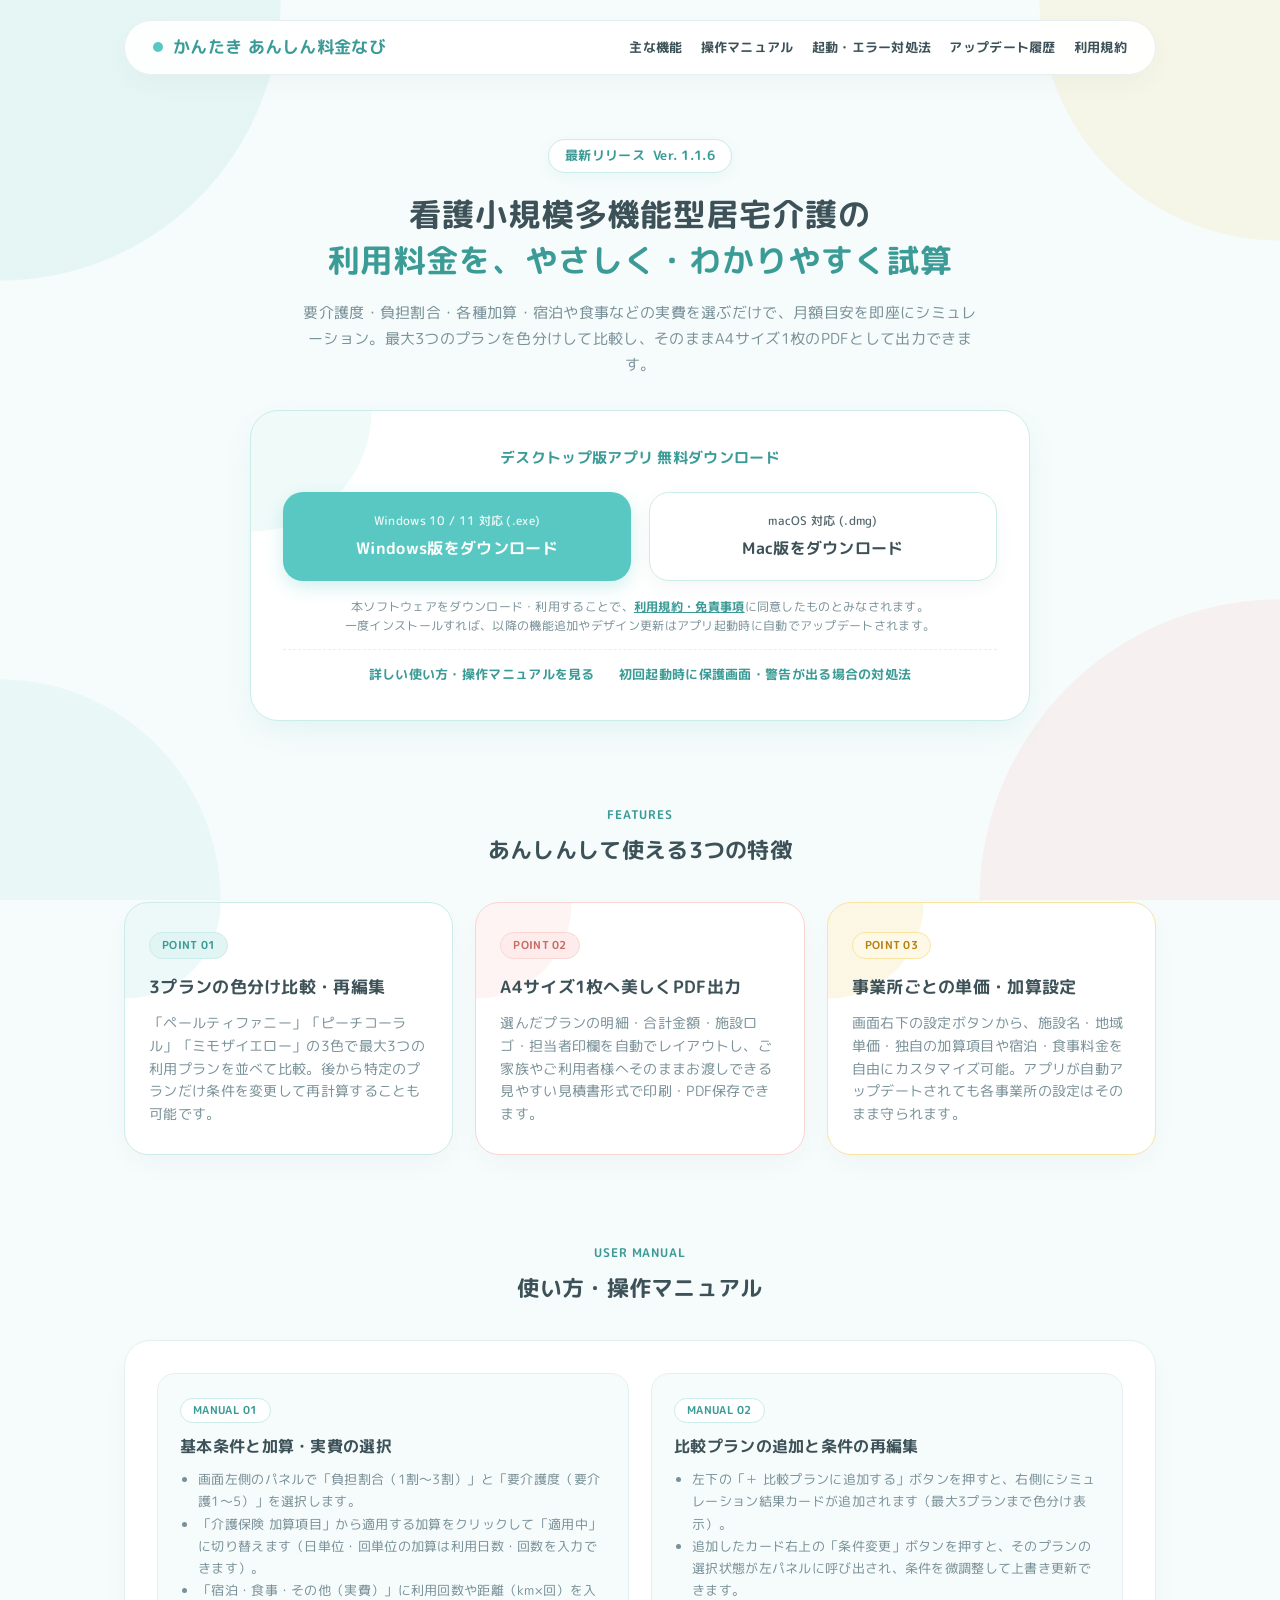
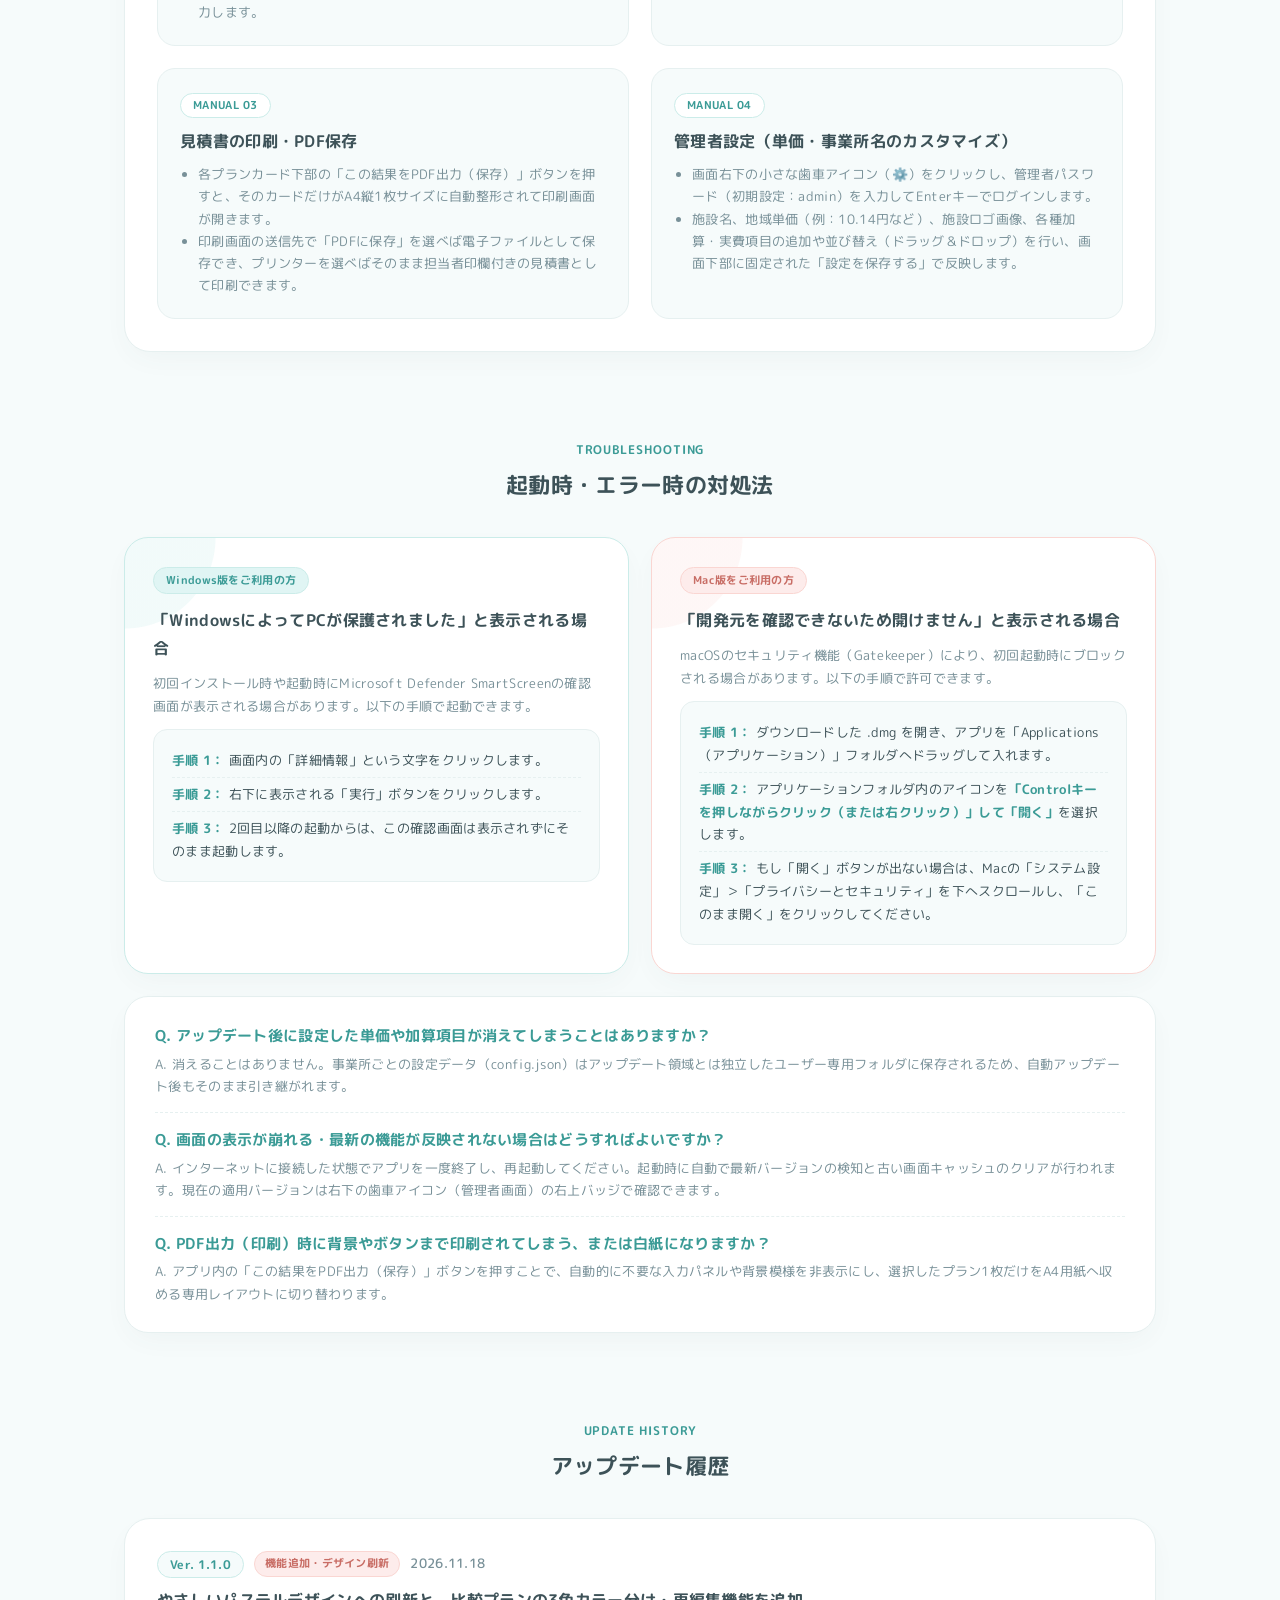
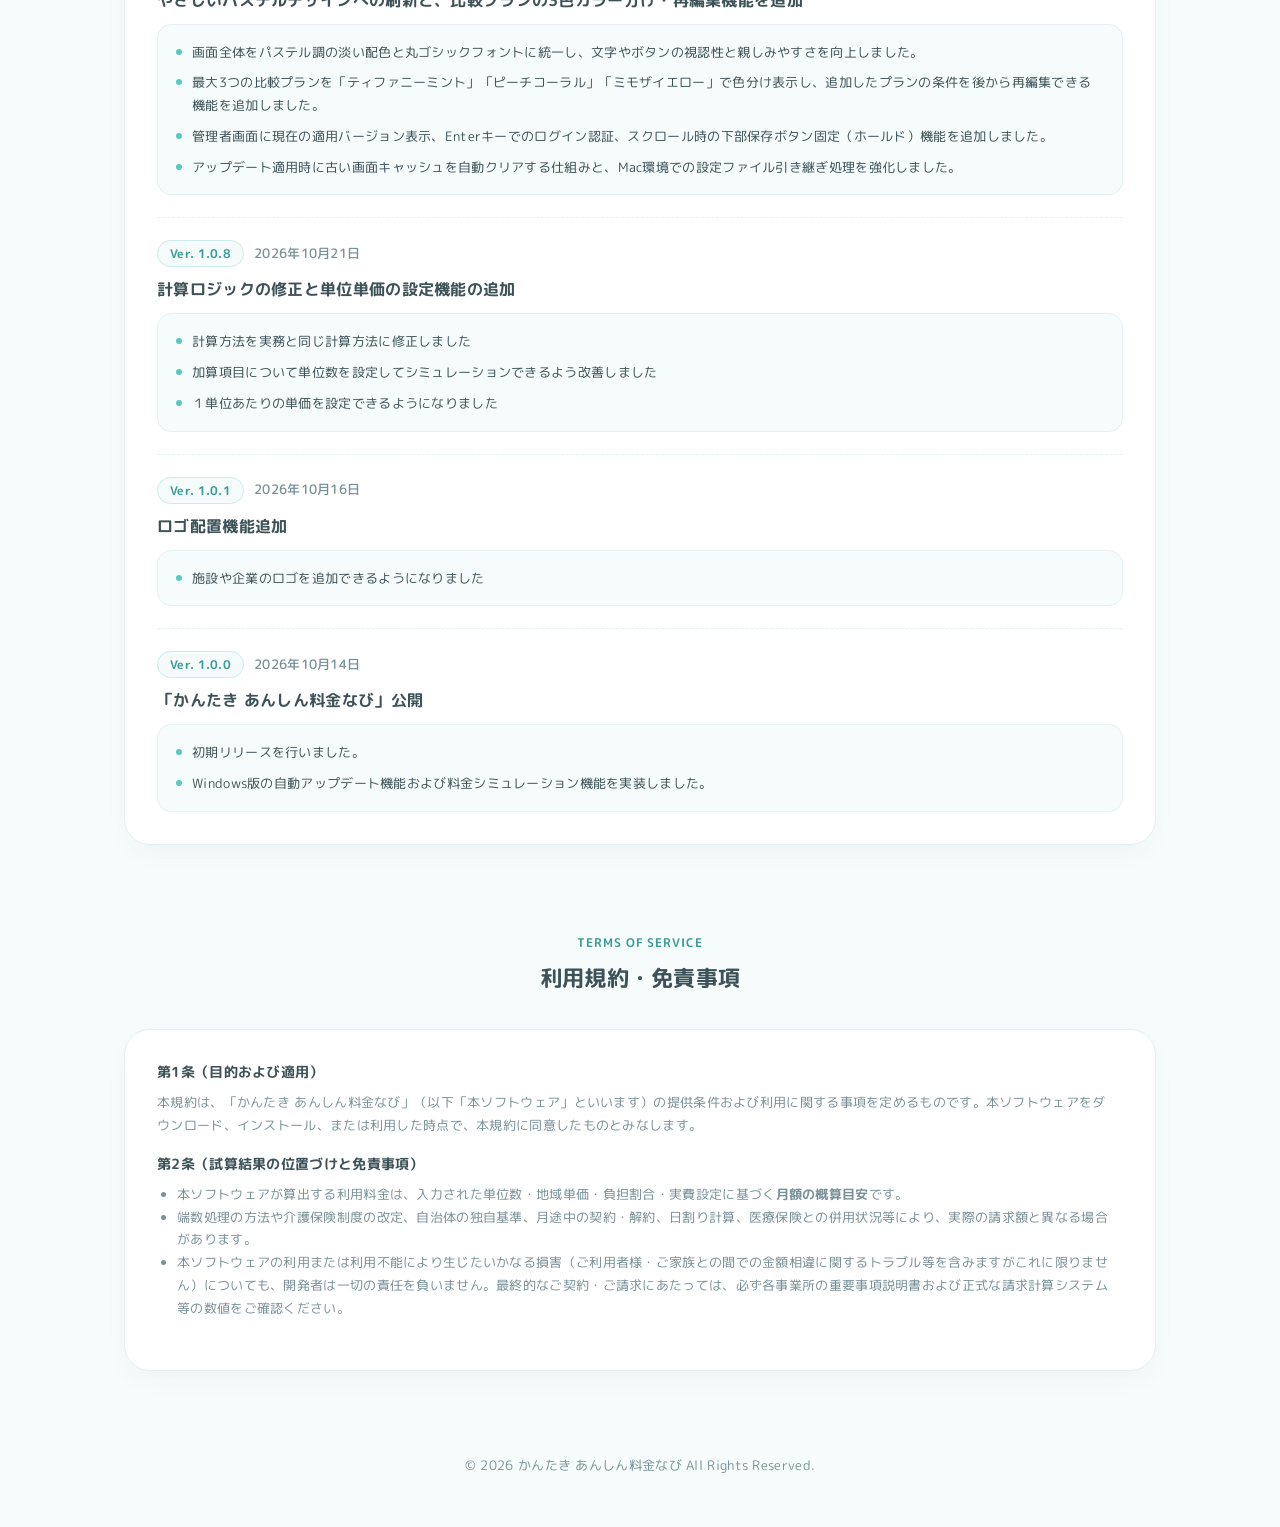
==== commit 8d5ef205: "Update index.html" ====
--- a/index.html
+++ b/index.html
@@ -43,6 +43,10 @@
             font-family: "M PLUS Rounded 1c", "Hiragino Maru Gothic ProN", "Yu Gothic UI", "Meiryo", sans-serif;
         }
 
+        html {
+            scroll-behavior: smooth;
+        }
+
         body {
             background-color: var(--bg-main);
             /* アプリ画面と統一した四隅の淡い単色クオーターサークル */
@@ -68,10 +72,13 @@
         /* ナビゲーションヘッダー */
         .site-header {
             padding: 20px 0;
+            position: sticky;
+            top: 0;
+            z-index: 100;
         }
 
         .header-inner {
-            background: rgba(255, 255, 255, 0.9);
+            background: rgba(255, 255, 255, 0.92);
             backdrop-filter: blur(8px);
             border: 1px solid var(--border-color);
             border-radius: 50px;
@@ -83,7 +90,7 @@
         }
 
         .brand-title {
-            font-size: 17px;
+            font-size: 16.5px;
             font-weight: 700;
             color: var(--tiffany-dark);
             display: flex;
@@ -103,13 +110,14 @@
         .header-nav {
             display: flex;
             align-items: center;
-            gap: 20px;
+            gap: 18px;
+            flex-wrap: wrap;
         }
 
         .header-nav a {
             color: var(--text-main);
             text-decoration: none;
-            font-size: 13.5px;
+            font-size: 13px;
             font-weight: 700;
             transition: color 0.2s;
         }
@@ -120,7 +128,7 @@
 
         /* ヒーローセクション */
         .hero {
-            padding: 56px 0 48px;
+            padding: 44px 0 40px;
             text-align: center;
         }
 
@@ -135,15 +143,15 @@
             font-weight: 700;
             padding: 5px 16px;
             border-radius: 50px;
-            margin-bottom: 20px;
+            margin-bottom: 18px;
             box-shadow: 0 4px 12px rgba(90, 200, 194, 0.08);
         }
 
         .hero h1 {
-            font-size: 34px;
-            font-weight: 700;
-            color: var(--text-main);
-            line-height: 1.4;
+            font-size: 32px;
+            font-weight: 700;
+            color: var(--text-main);
+            line-height: 1.45;
             margin-bottom: 16px;
             letter-spacing: 0.03em;
         }
@@ -153,10 +161,10 @@
         }
 
         .hero-lead {
-            font-size: 15.5px;
+            font-size: 15px;
             color: var(--text-sub);
             max-width: 680px;
-            margin: 0 auto 36px;
+            margin: 0 auto 32px;
         }
 
         /* ダウンロードカードエリア */
@@ -184,7 +192,7 @@
             display: grid;
             grid-template-columns: 1fr 1fr;
             gap: 18px;
-            margin-bottom: 18px;
+            margin-bottom: 16px;
         }
 
         .btn-dl {
@@ -240,6 +248,28 @@
         .download-note {
             font-size: 12px;
             color: var(--text-sub);
+            line-height: 1.6;
+        }
+
+        .download-sub-links {
+            margin-top: 14px;
+            padding-top: 14px;
+            border-top: 1px dashed var(--border-color);
+            display: flex;
+            justify-content: center;
+            gap: 24px;
+            flex-wrap: wrap;
+        }
+
+        .download-sub-links a {
+            font-size: 12.5px;
+            font-weight: 700;
+            color: var(--tiffany-dark);
+            text-decoration: none;
+        }
+
+        .download-sub-links a:hover {
+            text-decoration: underline;
         }
 
         /* セクション共通 */
@@ -249,11 +279,11 @@
 
         .section-header {
             text-align: center;
-            margin-bottom: 34px;
+            margin-bottom: 32px;
         }
 
         .section-sub {
-            font-size: 12px;
+            font-size: 11.5px;
             font-weight: 700;
             color: var(--tiffany-dark);
             letter-spacing: 0.08em;
@@ -262,7 +292,7 @@
         }
 
         .section-title {
-            font-size: 23px;
+            font-size: 22px;
             font-weight: 700;
             color: var(--text-main);
         }
@@ -333,7 +363,7 @@
         }
 
         .feature-card h3 {
-            font-size: 17px;
+            font-size: 16.5px;
             font-weight: 700;
             margin-bottom: 10px;
             color: var(--text-main);
@@ -345,40 +375,172 @@
             line-height: 1.7;
         }
 
-        /* ご利用の流れ・導入ガイド */
-        .steps-grid {
+        /* 操作マニュアルセクション */
+        .manual-panel {
+            background: #fff;
+            border: 1.5px solid var(--border-color);
+            border-radius: 26px;
+            padding: 32px;
+            box-shadow: var(--shadow-card);
+        }
+
+        .manual-grid {
             display: grid;
-            grid-template-columns: repeat(3, 1fr);
-            gap: 20px;
-        }
-
-        .step-card {
+            grid-template-columns: repeat(2, 1fr);
+            gap: 22px;
+        }
+
+        .manual-item {
+            background: var(--bg-main);
+            border: 1px solid var(--border-color);
+            border-radius: 18px;
+            padding: 22px;
+        }
+
+        .manual-badge {
+            display: inline-block;
             background: #fff;
-            border: 1px solid var(--border-color);
-            border-radius: 22px;
-            padding: 24px;
-            box-shadow: var(--shadow-card);
-        }
-
-        .step-badge {
-            display: inline-block;
-            background: var(--tiffany-pale);
             color: var(--tiffany-dark);
             border: 1px solid var(--tiffany-border);
-            font-size: 11.5px;
+            font-size: 11px;
             font-weight: 700;
             padding: 2px 12px;
             border-radius: 50px;
             margin-bottom: 10px;
         }
 
-        .step-card h4 {
+        .manual-item h4 {
             font-size: 15.5px;
             font-weight: 700;
+            color: var(--text-main);
             margin-bottom: 8px;
         }
 
-        .step-card p {
+        .manual-item p,
+        .manual-item li {
+            font-size: 13px;
+            color: var(--text-sub);
+            line-height: 1.7;
+        }
+
+        .manual-item ul {
+            padding-left: 18px;
+            margin-top: 6px;
+        }
+
+        /* トラブルシューティング・エラー時の対処法 */
+        .trouble-grid {
+            display: grid;
+            grid-template-columns: repeat(2, 1fr);
+            gap: 22px;
+            margin-bottom: 22px;
+        }
+
+        .trouble-card {
+            background: #fff;
+            border-radius: 24px;
+            padding: 28px;
+            box-shadow: var(--shadow-card);
+            border: 1.5px solid var(--border-color);
+        }
+
+        .trouble-card.win-card {
+            border-color: var(--tiffany-border);
+            background-image: radial-gradient(circle at 0% 0%, rgba(90, 200, 194, 0.08) 0px, rgba(90, 200, 194, 0.08) 90px, transparent 91px);
+        }
+
+        .trouble-card.mac-card {
+            border-color: var(--coral-border);
+            background-image: radial-gradient(circle at 0% 0%, rgba(244, 151, 142, 0.08) 0px, rgba(244, 151, 142, 0.08) 90px, transparent 91px);
+        }
+
+        .os-badge {
+            display: inline-block;
+            font-size: 11px;
+            font-weight: 700;
+            padding: 3px 12px;
+            border-radius: 50px;
+            margin-bottom: 12px;
+        }
+
+        .win-card .os-badge {
+            background: #E0F5F4;
+            color: var(--tiffany-dark);
+            border: 1px solid var(--tiffany-border);
+        }
+
+        .mac-card .os-badge {
+            background: var(--coral-badge);
+            color: var(--coral-dark);
+            border: 1px solid var(--coral-border);
+        }
+
+        .trouble-card h3 {
+            font-size: 16px;
+            font-weight: 700;
+            margin-bottom: 10px;
+            color: var(--text-main);
+        }
+
+        .trouble-card p {
+            font-size: 13px;
+            color: var(--text-sub);
+            margin-bottom: 12px;
+        }
+
+        .step-list {
+            list-style: none;
+            background: var(--bg-main);
+            border: 1px solid var(--border-color);
+            border-radius: 14px;
+            padding: 14px 18px;
+        }
+
+        .step-list li {
+            font-size: 13px;
+            color: var(--text-main);
+            padding: 5px 0;
+            border-bottom: 1px dashed var(--border-color);
+        }
+
+        .step-list li:last-child {
+            border-bottom: none;
+        }
+
+        .step-list strong {
+            color: var(--tiffany-dark);
+        }
+
+        .faq-box {
+            background: #fff;
+            border: 1.5px solid var(--border-color);
+            border-radius: 24px;
+            padding: 26px 30px;
+            box-shadow: var(--shadow-card);
+        }
+
+        .faq-item {
+            padding: 14px 0;
+            border-bottom: 1px dashed var(--border-color);
+        }
+
+        .faq-item:first-child {
+            padding-top: 0;
+        }
+
+        .faq-item:last-child {
+            padding-bottom: 0;
+            border-bottom: none;
+        }
+
+        .faq-q {
+            font-size: 14.5px;
+            font-weight: 700;
+            color: var(--tiffany-dark);
+            margin-bottom: 4px;
+        }
+
+        .faq-a {
             font-size: 13px;
             color: var(--text-sub);
         }
@@ -480,6 +642,44 @@
             top: 12px;
         }
 
+        /* 利用規約・免責事項セクション */
+        .terms-panel {
+            background: #fff;
+            border: 1.5px solid var(--border-color);
+            border-radius: 26px;
+            padding: 30px 32px;
+            box-shadow: var(--shadow-card);
+        }
+
+        .terms-scroll {
+            max-height: 280px;
+            overflow-y: auto;
+            padding-right: 12px;
+            font-size: 13px;
+            color: var(--text-sub);
+            line-height: 1.75;
+        }
+
+        .terms-scroll h4 {
+            font-size: 14px;
+            font-weight: 700;
+            color: var(--text-main);
+            margin: 16px 0 6px;
+        }
+
+        .terms-scroll h4:first-child {
+            margin-top: 0;
+        }
+
+        .terms-scroll p,
+        .terms-scroll ul {
+            margin-bottom: 10px;
+        }
+
+        .terms-scroll ul {
+            padding-left: 20px;
+        }
+
         /* フッター */
         .site-footer {
             text-align: center;
@@ -490,11 +690,12 @@
 
         @media (max-width: 820px) {
             .hero h1 {
-                font-size: 25px;
+                font-size: 24px;
             }
             .download-buttons,
             .features-grid,
-            .steps-grid {
+            .manual-grid,
+            .trouble-grid {
                 grid-template-columns: 1fr;
             }
             .header-nav {
@@ -514,8 +715,10 @@
                 </a>
                 <nav class="header-nav">
                     <a href="#features">主な機能</a>
-                    <a href="#steps">導入の流れ</a>
+                    <a href="#manual">操作マニュアル</a>
+                    <a href="#troubleshooting">起動・エラー対処法</a>
                     <a href="#updates">アップデート履歴</a>
+                    <a href="#terms">利用規約</a>
                 </nav>
             </div>
         </div>
@@ -546,8 +749,13 @@
                     </a>
                 </div>
                 <p class="download-note">
-                    ※一度インストールすれば、以降の機能追加やデザイン更新はアプリ起動時に自動でアップデートされます（設定データはそのまま保持されます）。
+                    本ソフトウェアをダウンロード・利用することで、<a href="#terms" style="color: var(--tiffany-dark); font-weight: 700;">利用規約・免責事項</a>に同意したものとみなされます。<br>
+                    一度インストールすれば、以降の機能追加やデザイン更新はアプリ起動時に自動でアップデートされます。
                 </p>
+                <div class="download-sub-links">
+                    <a href="#manual">詳しい使い方・操作マニュアルを見る</a>
+                    <a href="#troubleshooting">初回起動時に保護画面・警告が出る場合の対処法</a>
+                </div>
             </div>
         </section>
 
@@ -579,28 +787,101 @@
             </div>
         </section>
 
-        <!-- 導入ステップ -->
-        <section id="steps" class="section">
+        <!-- 操作マニュアルセクション -->
+        <section id="manual" class="section">
             <div class="section-header">
-                <span class="section-sub">HOW TO USE</span>
-                <h2 class="section-title">かんたん導入ステップ</h2>
-            </div>
-
-            <div class="steps-grid">
-                <div class="step-card">
-                    <span class="step-badge">STEP 01</span>
-                    <h4>ダウンロード・起動</h4>
-                    <p>お使いのパソコン（Windows / Mac）に合わせてインストーラーをダウンロードし、アプリを起動します。</p>
-                </div>
-                <div class="step-card">
-                    <span class="step-badge">STEP 02</span>
-                    <h4>事業所情報の初期設定</h4>
-                    <p>右下の歯車アイコンから管理者画面を開き、事業所名・地域単価・ロゴ画像などを設定して保存します。</p>
-                </div>
-                <div class="step-card">
-                    <span class="step-badge">STEP 03</span>
-                    <h4>プラン作成・比較・印刷</h4>
-                    <p>負担割合や介護度、加算・実費を選択して比較プランに追加。必要なプランをワンクリックでPDF出力できます。</p>
+                <span class="section-sub">USER MANUAL</span>
+                <h2 class="section-title">使い方・操作マニュアル</h2>
+            </div>
+
+            <div class="manual-panel">
+                <div class="manual-grid">
+                    <div class="manual-item">
+                        <span class="manual-badge">MANUAL 01</span>
+                        <h4>基本条件と加算・実費の選択</h4>
+                        <ul>
+                            <li>画面左側のパネルで「負担割合（1割〜3割）」と「要介護度（要介護1〜5）」を選択します。</li>
+                            <li>「介護保険 加算項目」から適用する加算をクリックして「適用中」に切り替えます（日単位・回単位の加算は利用日数・回数を入力できます）。</li>
+                            <li>「宿泊・食事・その他（実費）」に利用回数や距離（km×回）を入力します。</li>
+                        </ul>
+                    </div>
+
+                    <div class="manual-item">
+                        <span class="manual-badge">MANUAL 02</span>
+                        <h4>比較プランの追加と条件の再編集</h4>
+                        <ul>
+                            <li>左下の「＋ 比較プランに追加する」ボタンを押すと、右側にシミュレーション結果カードが追加されます（最大3プランまで色分け表示）。</li>
+                            <li>追加したカード右上の「条件変更」ボタンを押すと、そのプランの選択状態が左パネルに呼び出され、条件を微調整して上書き更新できます。</li>
+                        </ul>
+                    </div>
+
+                    <div class="manual-item">
+                        <span class="manual-badge">MANUAL 03</span>
+                        <h4>見積書の印刷・PDF保存</h4>
+                        <ul>
+                            <li>各プランカード下部の「この結果をPDF出力（保存）」ボタンを押すと、そのカードだけがA4縦1枚サイズに自動整形されて印刷画面が開きます。</li>
+                            <li>印刷画面の送信先で「PDFに保存」を選べば電子ファイルとして保存でき、プリンターを選べばそのまま担当者印欄付きの見積書として印刷できます。</li>
+                        </ul>
+                    </div>
+
+                    <div class="manual-item">
+                        <span class="manual-badge">MANUAL 04</span>
+                        <h4>管理者設定（単価・事業所名のカスタマイズ）</h4>
+                        <ul>
+                            <li>画面右下の小さな歯車アイコン（⚙️）をクリックし、管理者パスワード（初期設定：<code>admin</code>）を入力してEnterキーでログインします。</li>
+                            <li>施設名、地域単価（例：10.14円など）、施設ロゴ画像、各種加算・実費項目の追加や並び替え（ドラッグ＆ドロップ）を行い、画面下部に固定された「設定を保存する」で反映します。</li>
+                        </ul>
+                    </div>
+                </div>
+            </div>
+        </section>
+
+        <!-- 起動時・エラー時の対処法（トラブルシューティング） -->
+        <section id="troubleshooting" class="section">
+            <div class="section-header">
+                <span class="section-sub">TROUBLESHOOTING</span>
+                <h2 class="section-title">起動時・エラー時の対処法</h2>
+            </div>
+
+            <div class="trouble-grid">
+                <!-- Windowsの対処法 -->
+                <div class="trouble-card win-card">
+                    <span class="os-badge">Windows版をご利用の方</span>
+                    <h3>「WindowsによってPCが保護されました」と表示される場合</h3>
+                    <p>初回インストール時や起動時にMicrosoft Defender SmartScreenの確認画面が表示される場合があります。以下の手順で起動できます。</p>
+                    <ol class="step-list">
+                        <li><strong>手順 1：</strong> 画面内の「詳細情報」という文字をクリックします。</li>
+                        <li><strong>手順 2：</strong> 右下に表示される「実行」ボタンをクリックします。</li>
+                        <li><strong>手順 3：</strong> 2回目以降の起動からは、この確認画面は表示されずにそのまま起動します。</li>
+                    </ol>
+                </div>
+
+                <!-- Macの対処法 -->
+                <div class="trouble-card mac-card">
+                    <span class="os-badge">Mac版をご利用の方</span>
+                    <h3>「開発元を確認できないため開けません」と表示される場合</h3>
+                    <p>macOSのセキュリティ機能（Gatekeeper）により、初回起動時にブロックされる場合があります。以下の手順で許可できます。</p>
+                    <ol class="step-list">
+                        <li><strong>手順 1：</strong> ダウンロードした <code>.dmg</code> を開き、アプリを「Applications（アプリケーション）」フォルダへドラッグして入れます。</li>
+                        <li><strong>手順 2：</strong> アプリケーションフォルダ内のアイコンを<strong>「Controlキーを押しながらクリック（または右クリック）」して「開く」</strong>を選択します。</li>
+                        <li><strong>手順 3：</strong> もし「開く」ボタンが出ない場合は、Macの「システム設定」＞「プライバシーとセキュリティ」を下へスクロールし、「このまま開く」をクリックしてください。</li>
+                    </ol>
+                </div>
+            </div>
+
+            <!-- よくあるエラーと対処法（Q&A） -->
+            <div class="faq-box">
+                <div class="faq-item">
+                    <div class="faq-q">Q. アップデート後に設定した単価や加算項目が消えてしまうことはありますか？</div>
+                    <div class="faq-a">A. 消えることはありません。事業所ごとの設定データ（config.json）はアップデート領域とは独立したユーザー専用フォルダに保存されるため、自動アップデート後もそのまま引き継がれます。</div>
+                </div>
+                <div class="faq-item">
+                    <div class="faq-q">Q. 画面の表示が崩れる・最新の機能が反映されない場合はどうすればよいですか？</div>
+                    <div class="faq-a">A. インターネットに接続した状態でアプリを一度終了し、再起動してください。起動時に自動で最新バージョンの検知と古い画面キャッシュのクリアが行われます。現在の適用バージョンは右下の歯車アイコン（管理者画面）の右上バッジで確認できます。</div>
+                </div>
+                <div class="faq-item">
+                    <div class="faq-q">Q. PDF出力（印刷）時に背景やボタンまで印刷されてしまう、または白紙になりますか？</div>
+                    <div class="faq-a">A. アプリ内の「この結果をPDF出力（保存）」ボタンを押すことで、自動的に不要な入力パネルや背景模様を非表示にし、選択したプラン1枚だけをA4用紙へ収める専用レイアウトに切り替わります。</div>
                 </div>
             </div>
         </section>
@@ -614,6 +895,41 @@
 
             <div class="updates-panel" id="updates-container">
                 <p style="text-align: center; color: var(--text-sub); font-size: 13.5px;">更新情報を読み込んでいます...</p>
+            </div>
+        </section>
+
+        <!-- 利用規約・免責事項 -->
+        <section id="terms" class="section">
+            <div class="section-header">
+                <span class="section-sub">TERMS OF SERVICE</span>
+                <h2 class="section-title">利用規約・免責事項</h2>
+            </div>
+
+            <div class="terms-panel">
+                <div class="terms-scroll">
+                    <h4>第1条（目的および適用）</h4>
+                    <p>本規約は、「かんたき あんしん料金なび」（以下「本ソフトウェア」といいます）の提供条件および利用に関する事項を定めるものです。本ソフトウェアをダウンロード、インストール、または利用した時点で、本規約に同意したものとみなします。</p>
+
+                    <h4>第2条（試算結果の位置づけと免責事項）</h4>
+                    <ul>
+                        <li>本ソフトウェアが算出する利用料金は、入力された単位数・地域単価・負担割合・実費設定に基づく<strong>月額の概算目安</strong>です。</li>
+                        <li>端数処理の方法や介護保険制度の改定、自治体の独自基準、月途中の契約・解約、日割り計算、医療保険との併用状況等により、実際の請求額と異なる場合があります。</li>
+                        <li>本ソフトウェアの利用または利用不能により生じたいかなる損害（ご利用者様・ご家族との間での金額相違に関するトラブル等を含みますがこれに限りません）についても、開発者は一切の責任を負いません。最終的なご契約・ご請求にあたっては、必ず各事業所の重要事項説明書および正式な請求計算システム等の数値をご確認ください。</li>
+                    </ul>
+
+                    <h4>第3条（データの保存と管理）</h4>
+                    <p>本ソフトウェアで設定・入力された事業所マスタや試算内容は、すべてお使いのパソコン端末内（ローカル環境）にのみ保存され、外部サーバーへ送信・収集されることはありません。ただし、アプリ起動時の最新バージョン確認および自動アップデートのためにGitHubサーバーとの通信を行います。</p>
+
+                    <h4>第4条（禁止事項）</h4>
+                    <ul>
+                        <li>本ソフトウェアの無断での商用再販、二次配布、または第三者への有償譲渡</li>
+                        <li>本ソフトウェアのリバースエンジニアリング、逆コンパイル、逆アセンブル等の解析行為</li>
+                        <li>法令または公序良俗に違反する態様での利用</li>
+                    </ul>
+
+                    <h4>第5条（仕様変更・提供の停止）</h4>
+                    <p>開発者は、事前の予告なく本ソフトウェアの機能変更、自動アップデートの配信、または提供の停止を行うことができるものとします。</p>
+                </div>
             </div>
         </section>
     </main>
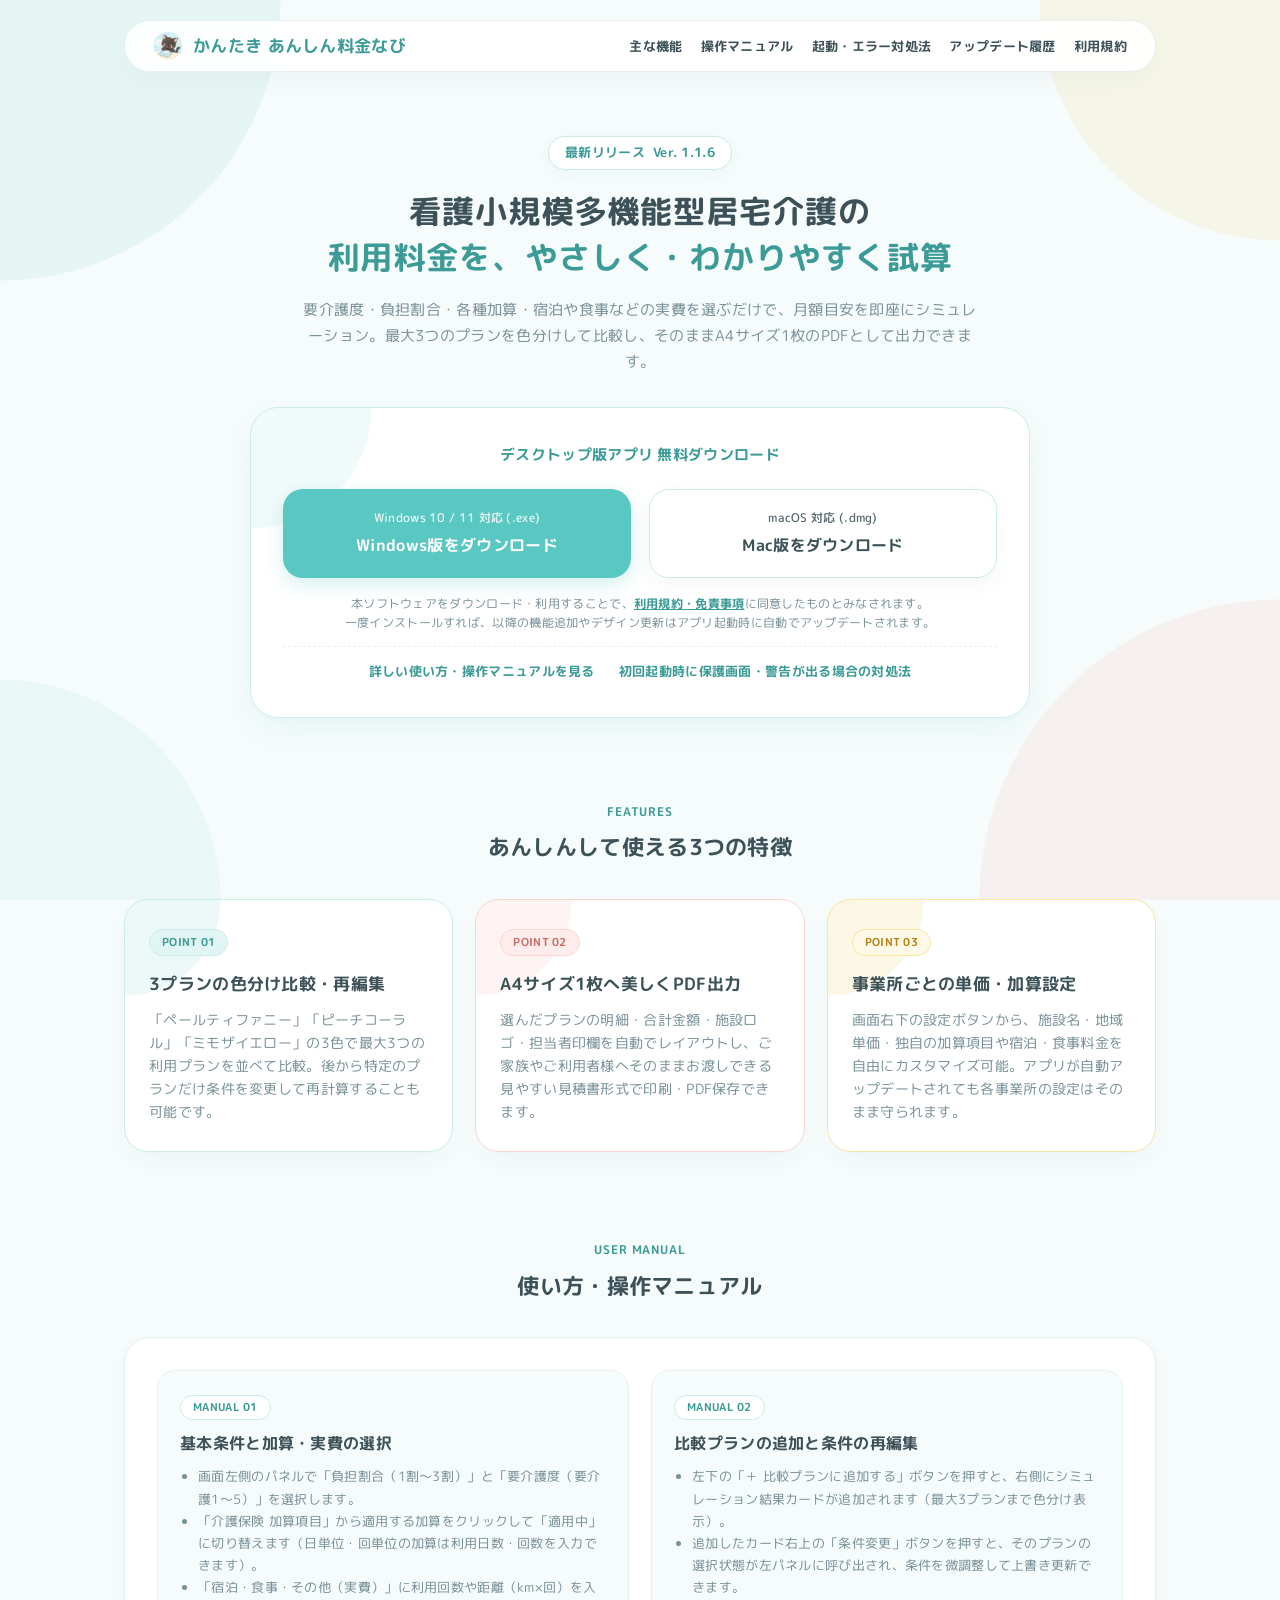
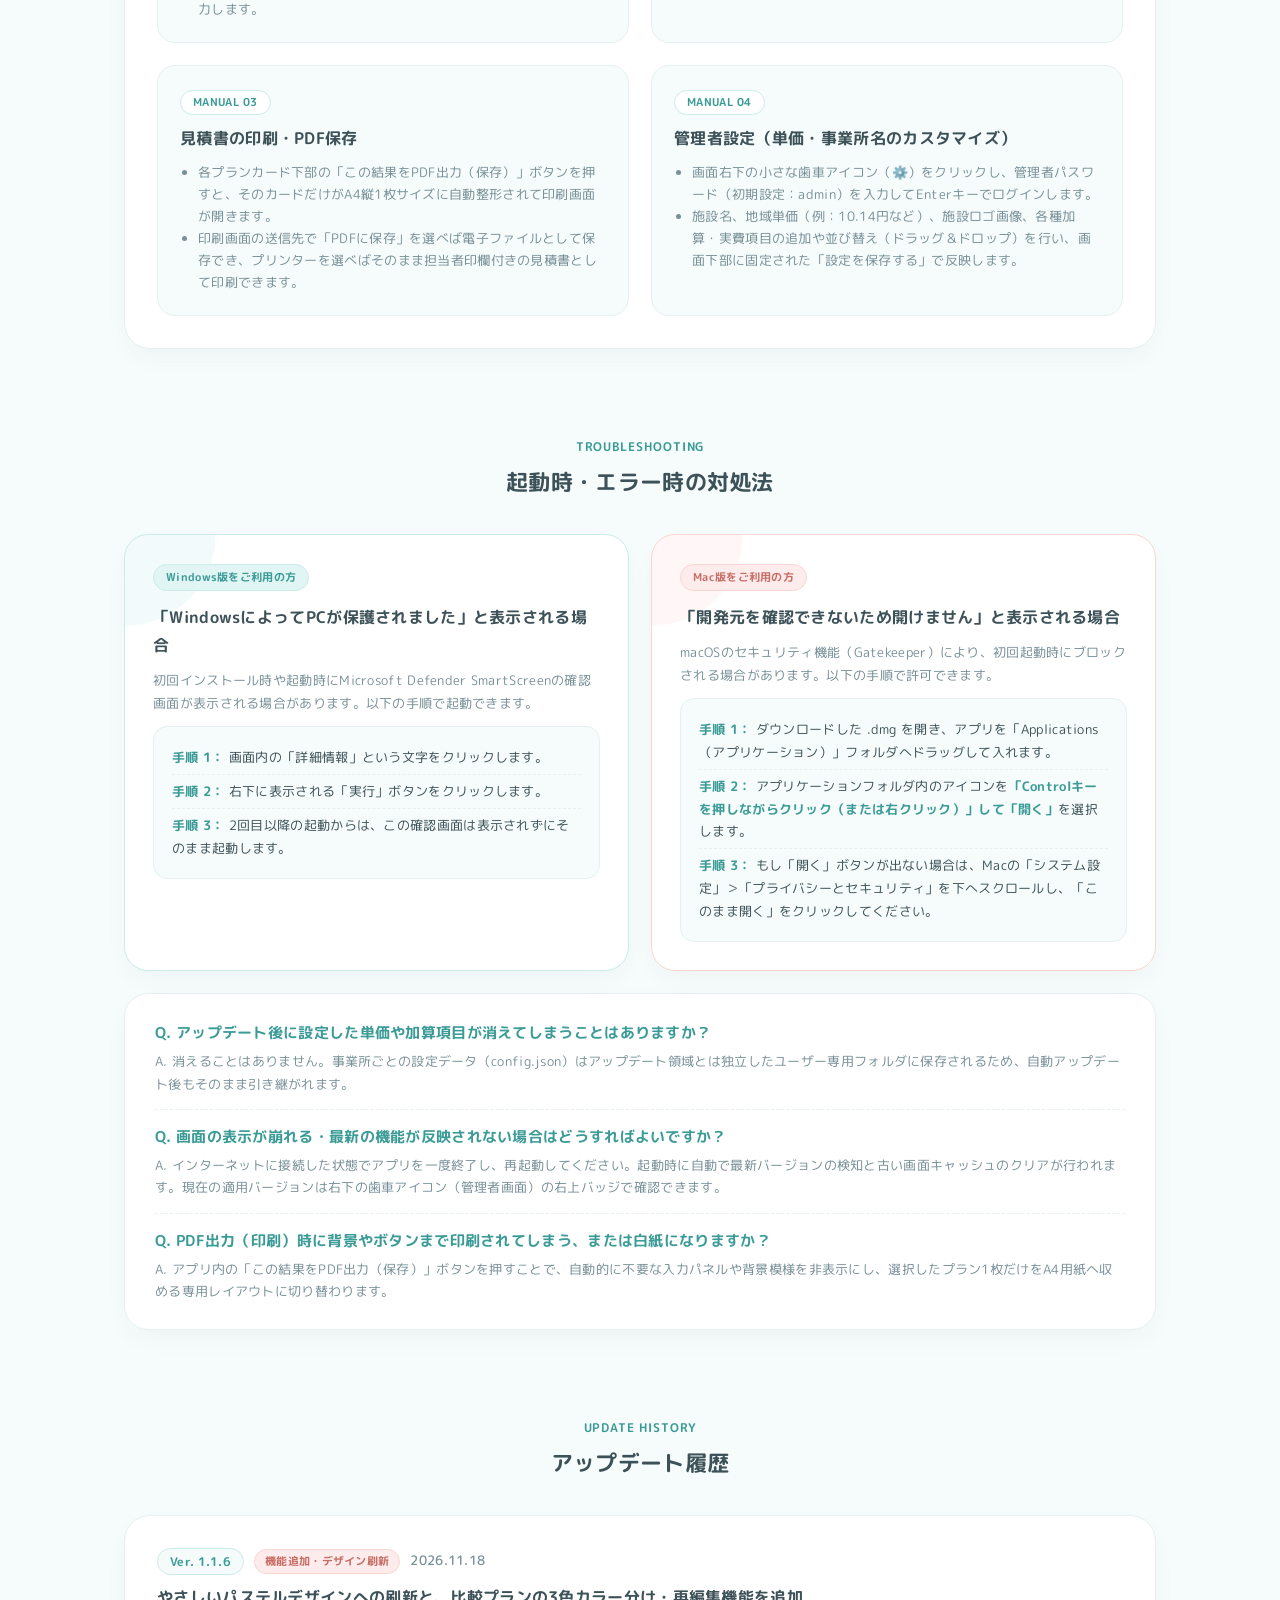
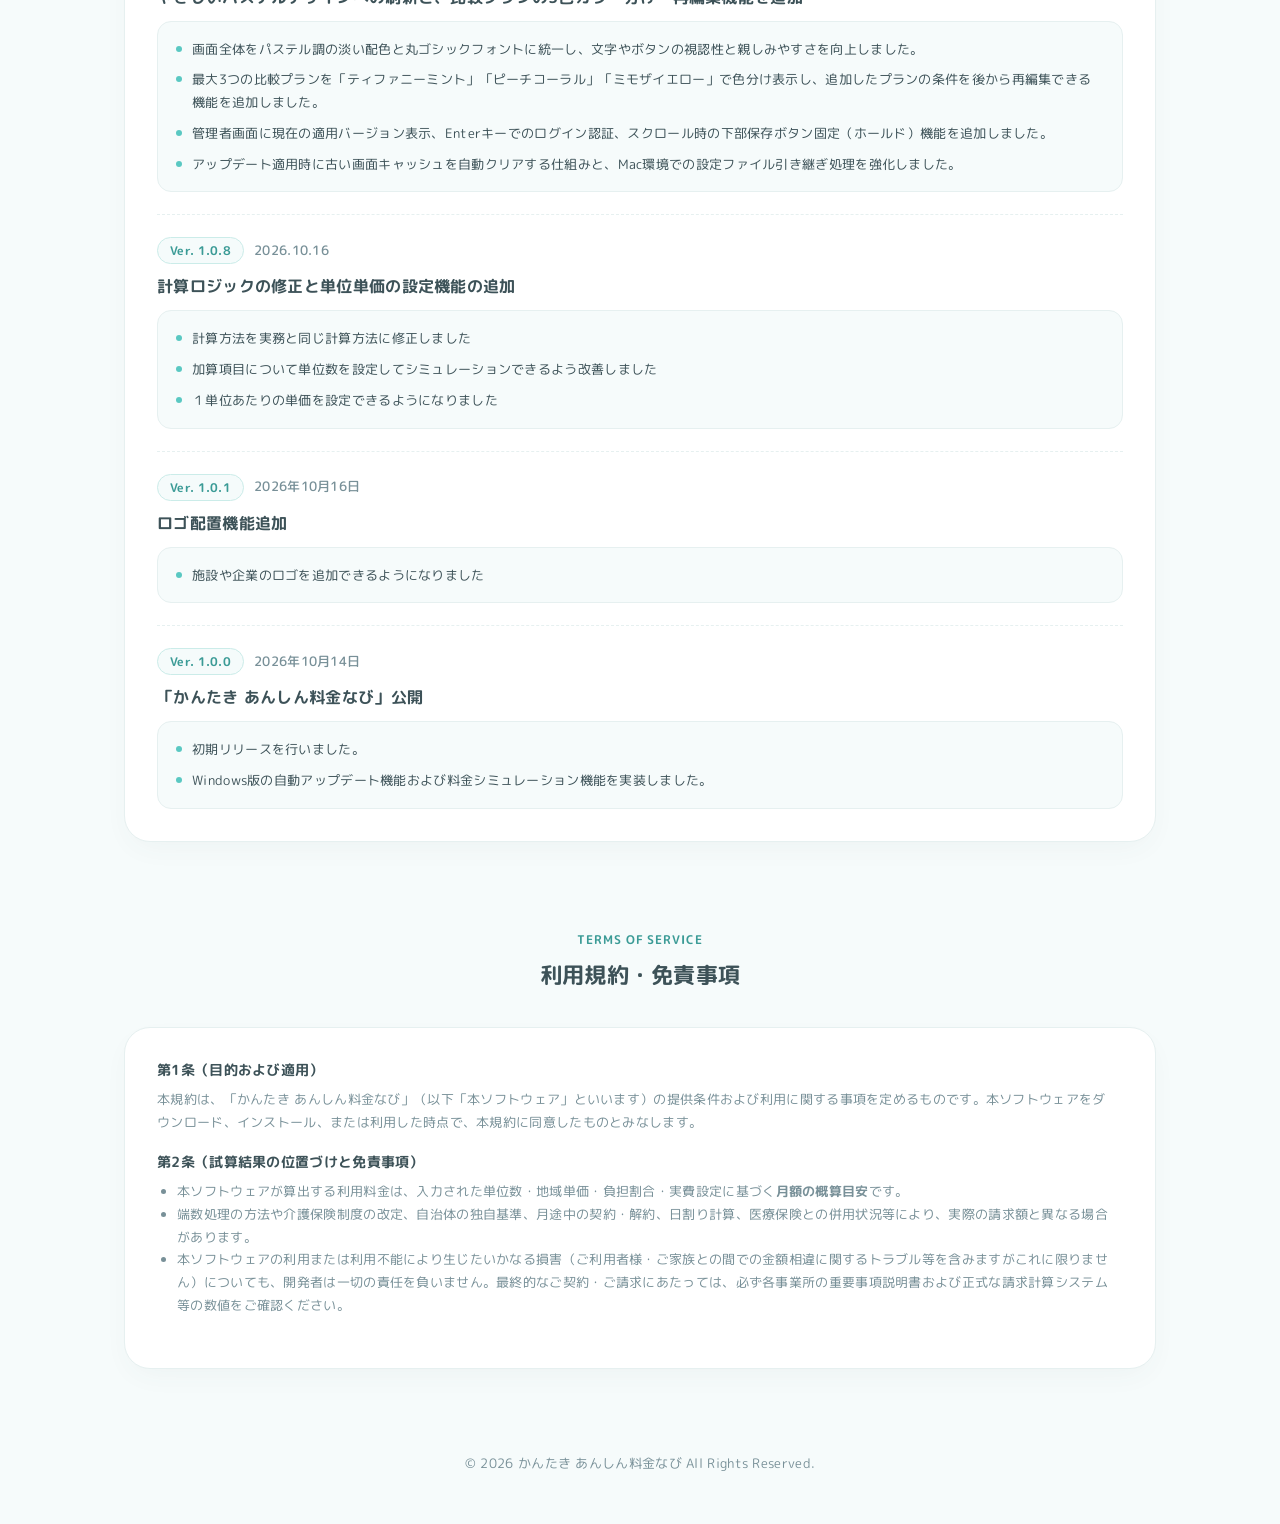
==== commit eb7b00c3: "Update index.html" ====
--- a/index.html
+++ b/index.html
@@ -5,6 +5,7 @@
     <meta name="viewport" content="width=device-width, initial-scale=1.0">
     <meta http-equiv="Cache-Control" content="no-cache, no-store, must-revalidate">
     <title>かんたき あんしん料金なび | 看護小規模多機能型居宅介護 利用料金シミュレーター</title>
+    <link rel="icon" type="image/png" href="icon.png">
     <link href="https://fonts.googleapis.com/css2?family=M+PLUS+Rounded+1c:wght@400;500;700&display=swap" rel="stylesheet">
     <style>
         :root {
@@ -82,7 +83,7 @@
             backdrop-filter: blur(8px);
             border: 1px solid var(--border-color);
             border-radius: 50px;
-            padding: 12px 28px;
+            padding: 10px 28px;
             display: flex;
             justify-content: space-between;
             align-items: center;
@@ -99,12 +100,12 @@
             text-decoration: none;
         }
 
-        .brand-dot {
-            width: 10px;
-            height: 10px;
-            border-radius: 50%;
-            background: var(--tiffany-base);
-            display: inline-block;
+        .brand-icon {
+            width: 30px;
+            height: 30px;
+            border-radius: 8px;
+            object-fit: contain;
+            display: block;
         }
 
         .header-nav {
@@ -710,7 +711,7 @@
         <div class="container">
             <div class="header-inner">
                 <a href="#" class="brand-title">
-                    <span class="brand-dot"></span>
+                    <img src="icon.png" alt="アプリアイコン" class="brand-icon" onerror="this.src='https://raw.githubusercontent.com/sf075jx-dot/kantaki-simulator-lp/main/icon.png'">
                     かんたき あんしん料金なび
                 </a>
                 <nav class="header-nav">
